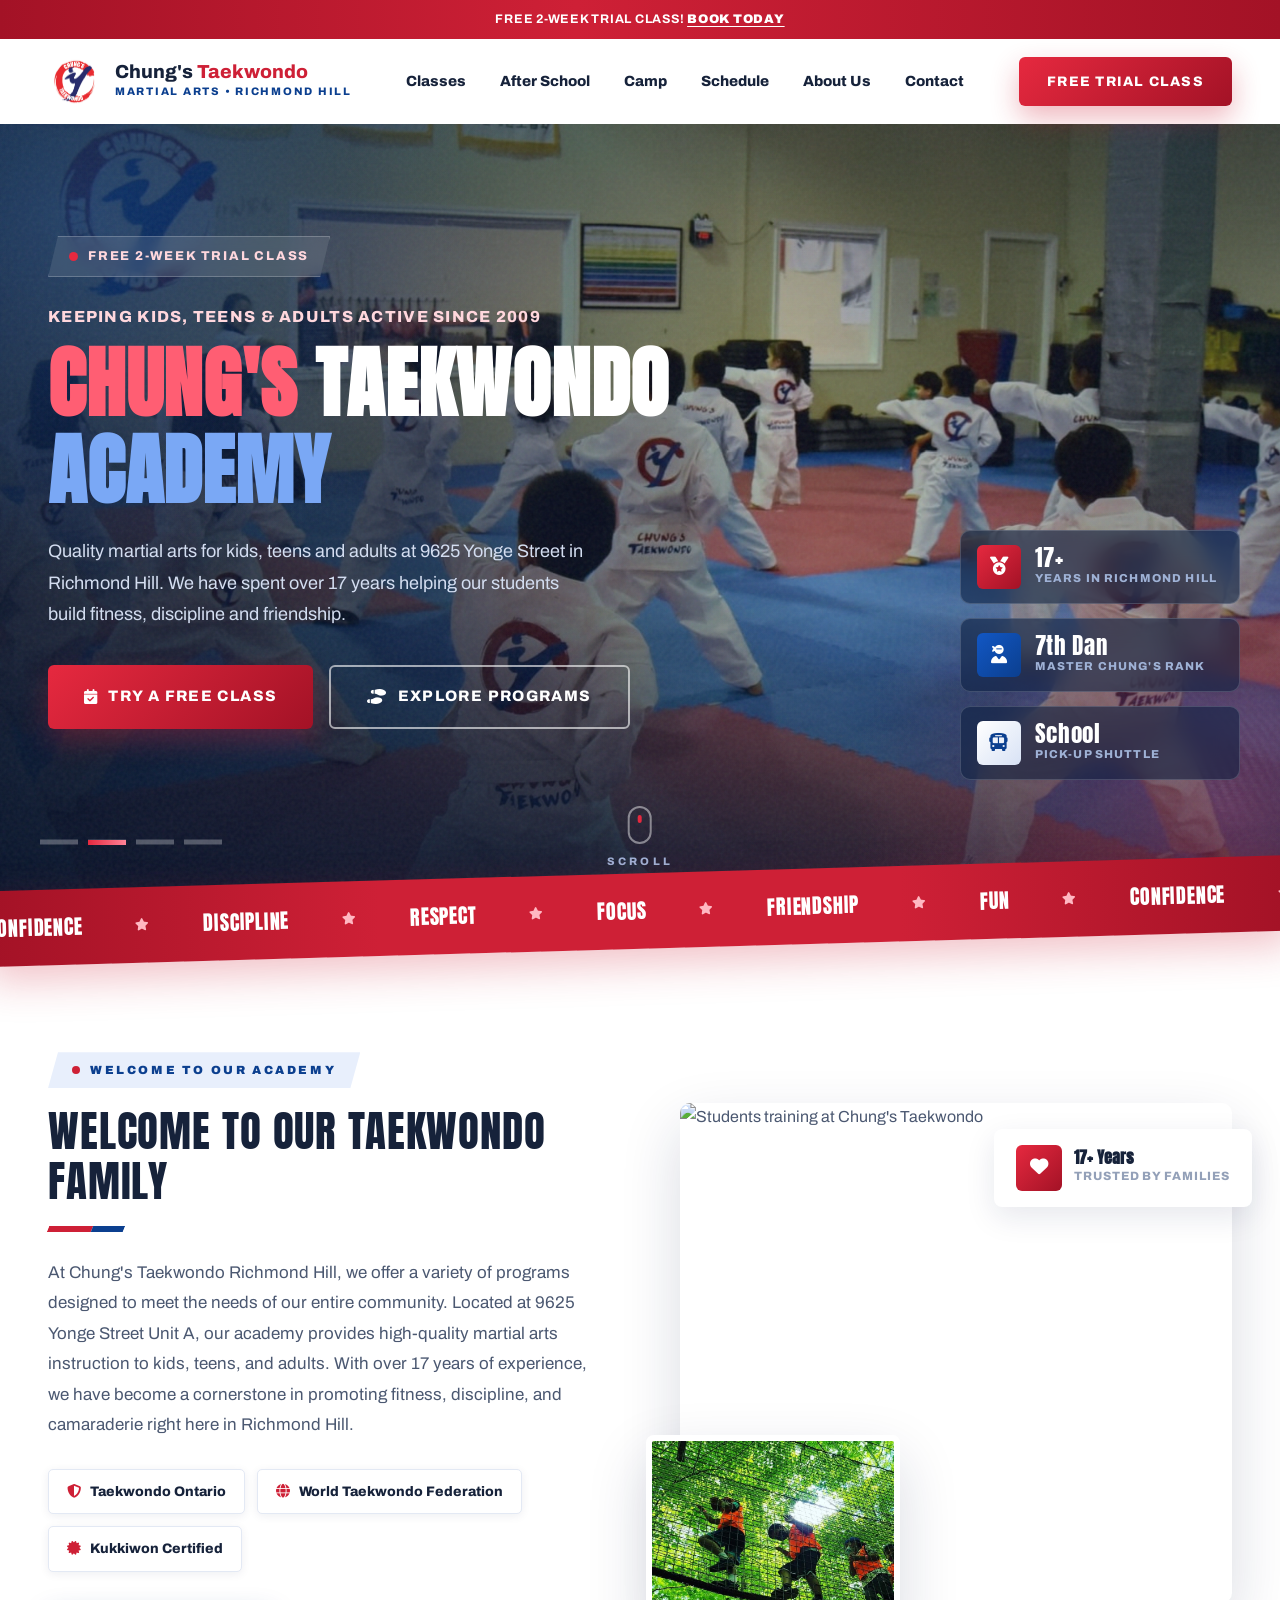
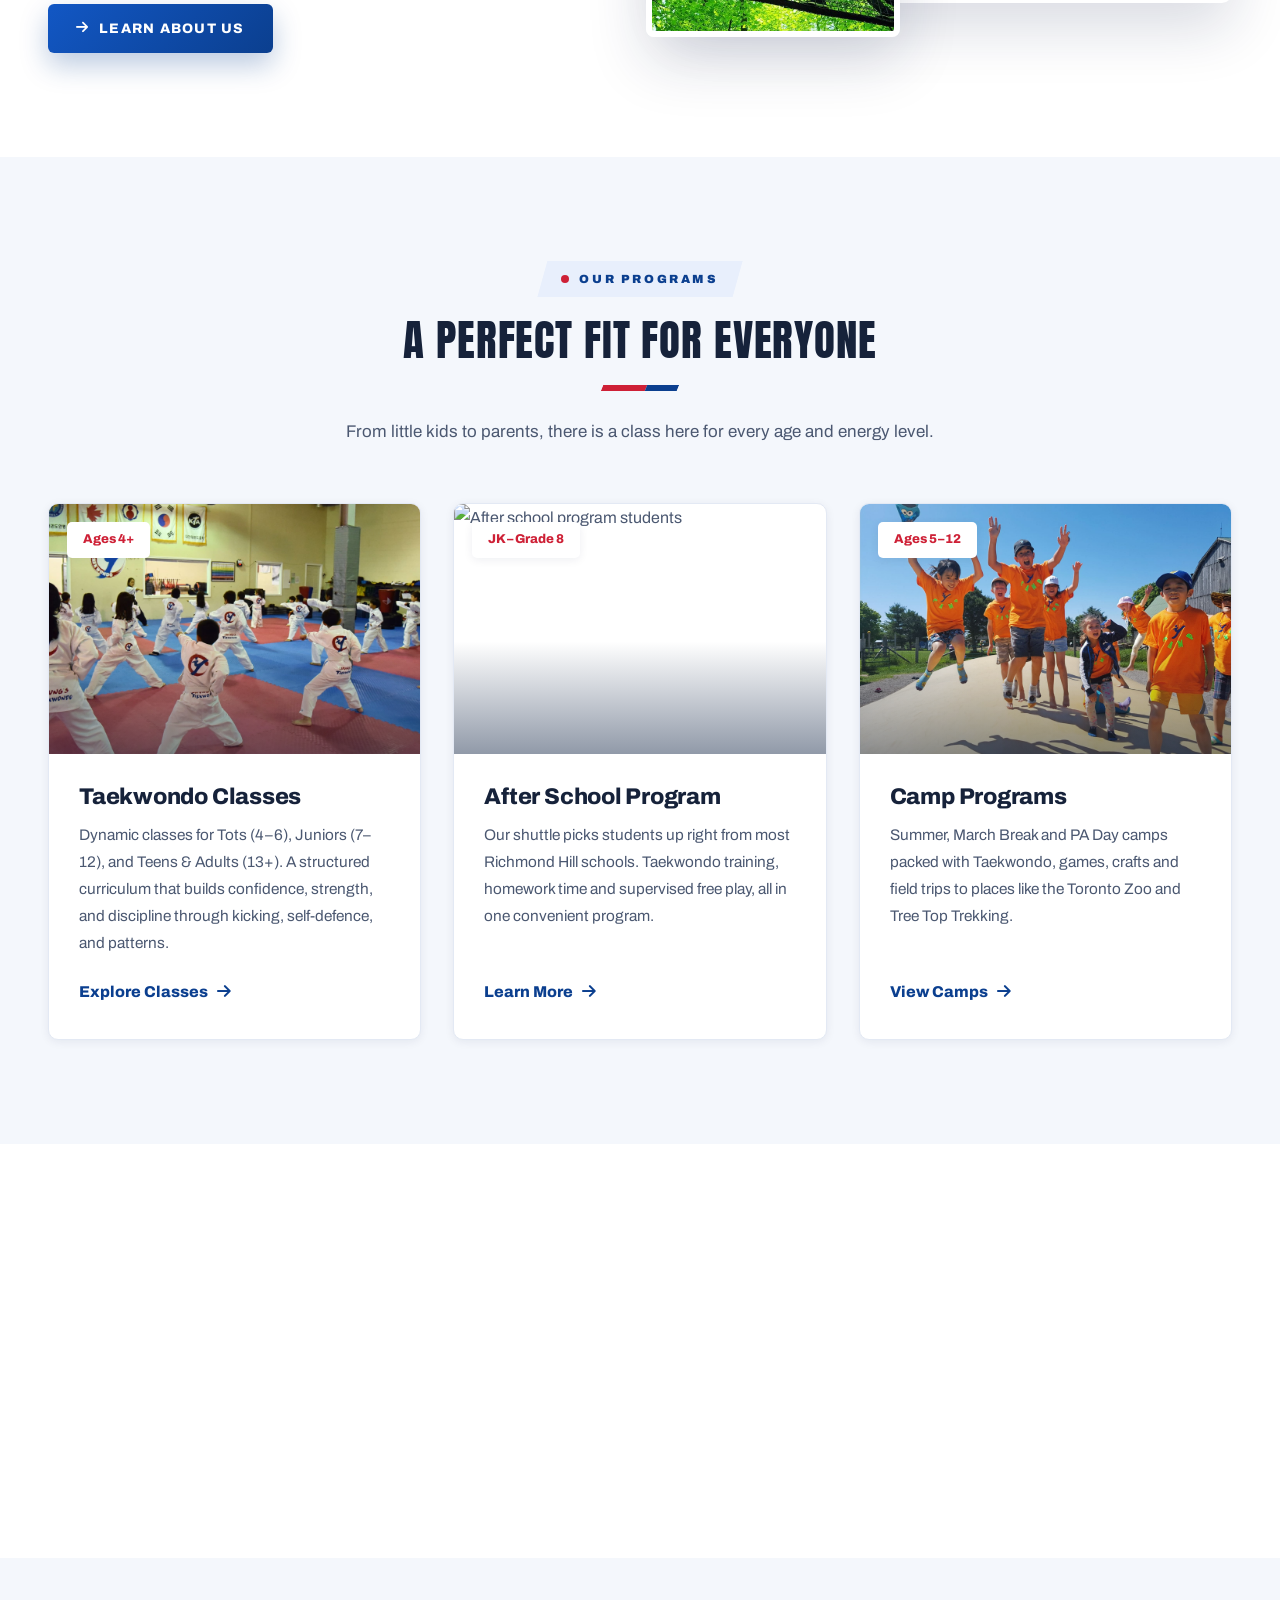
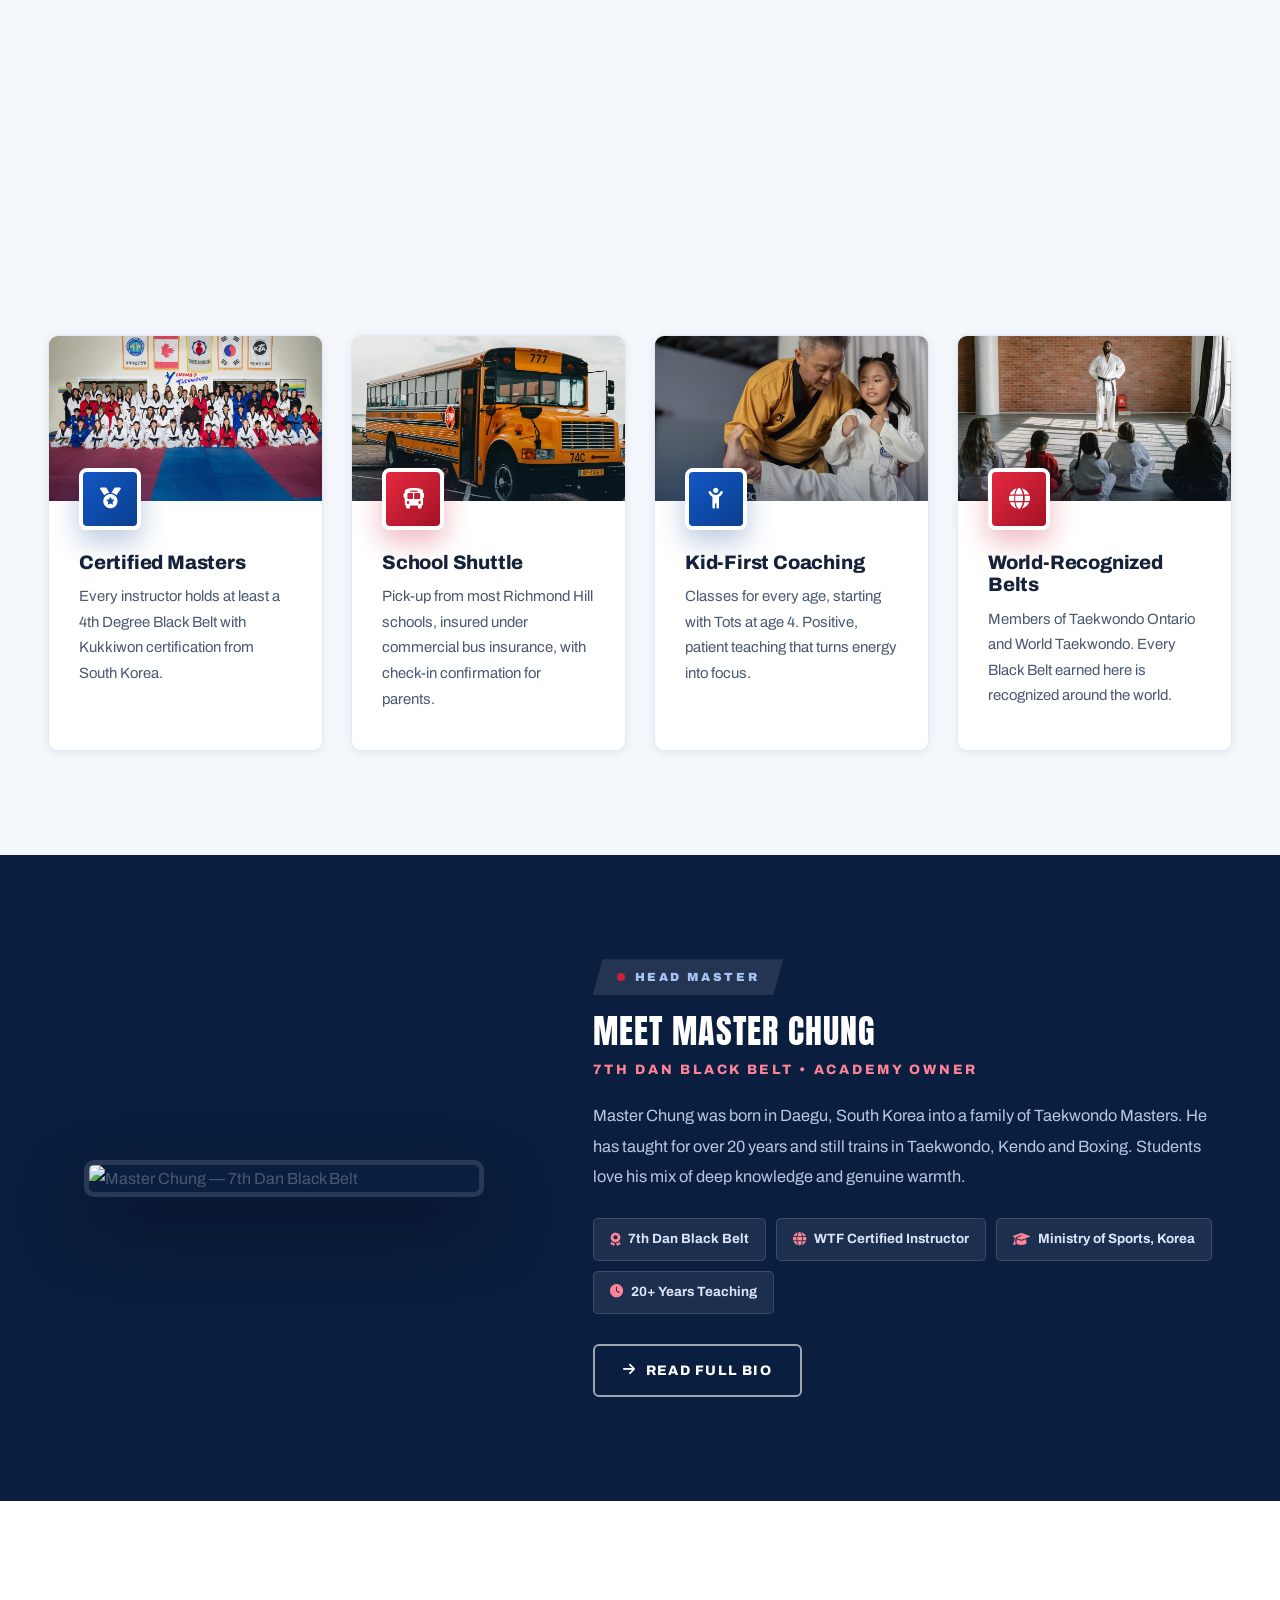
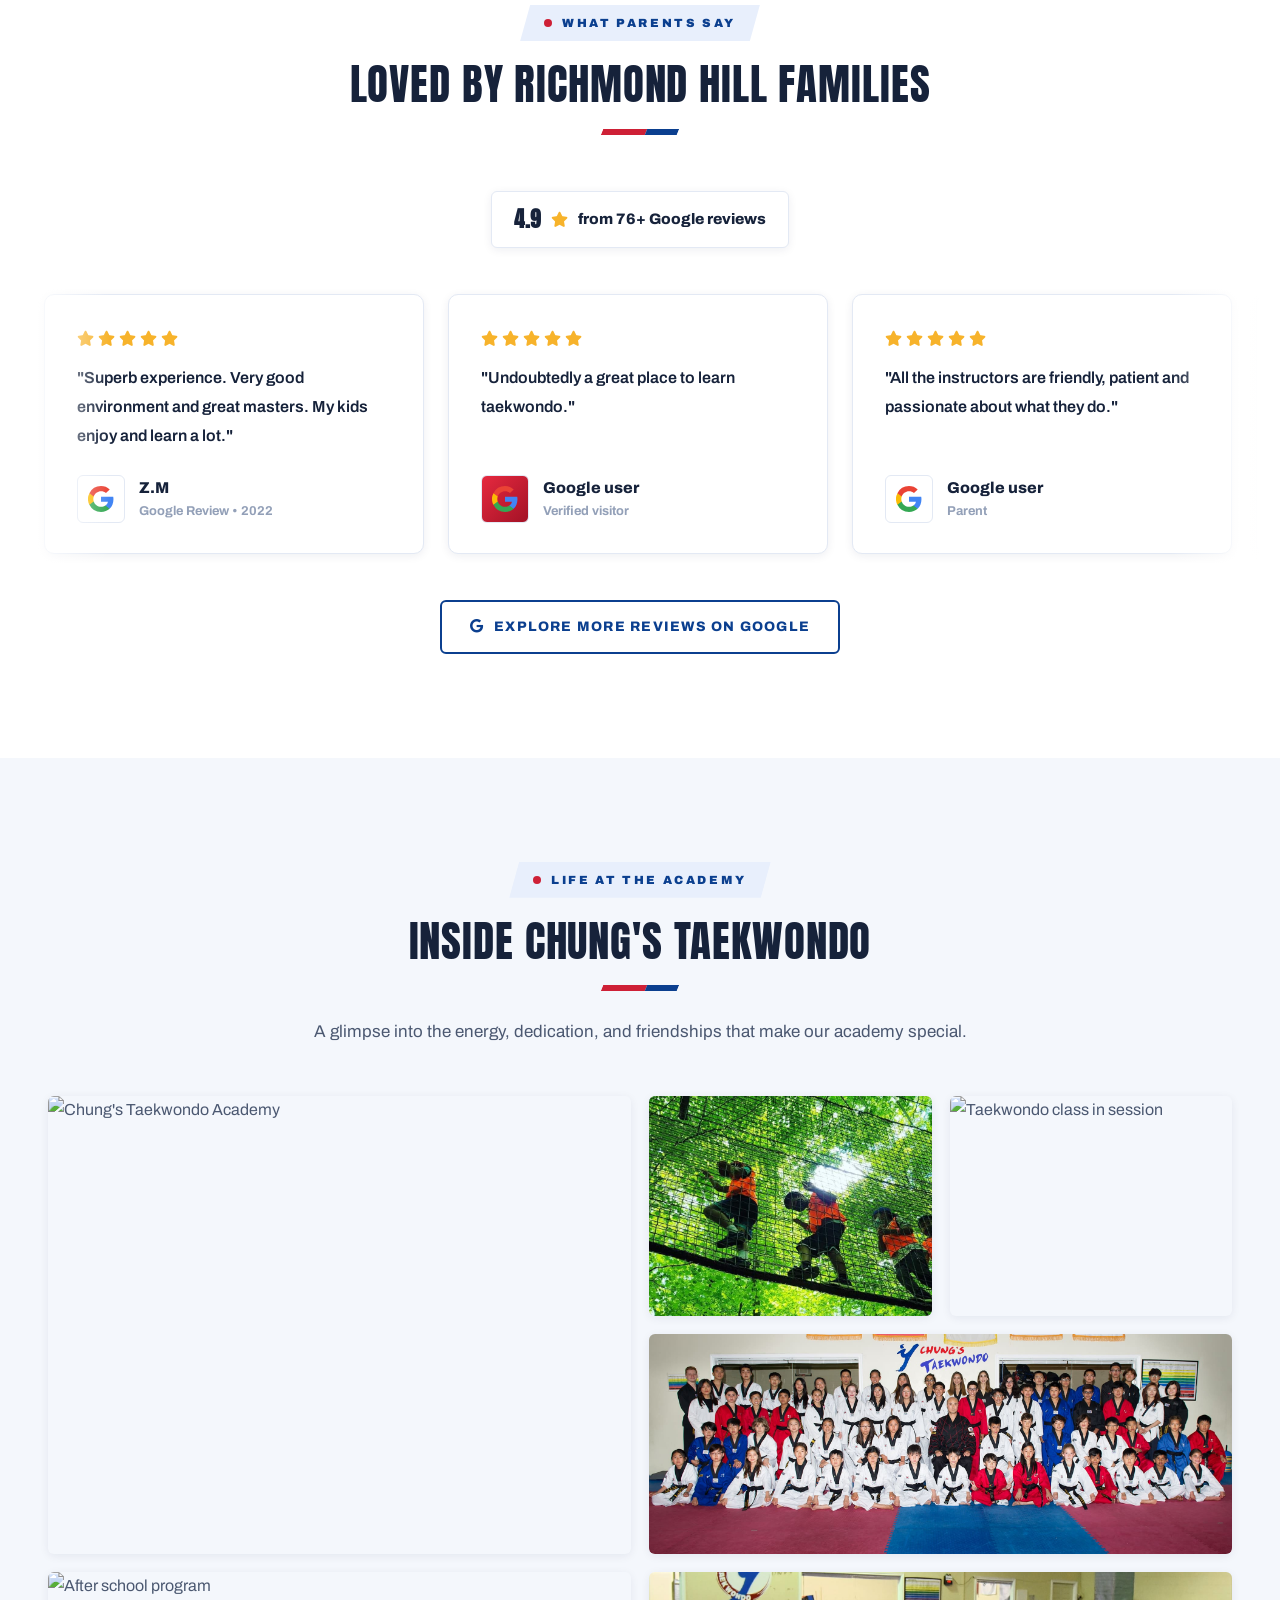
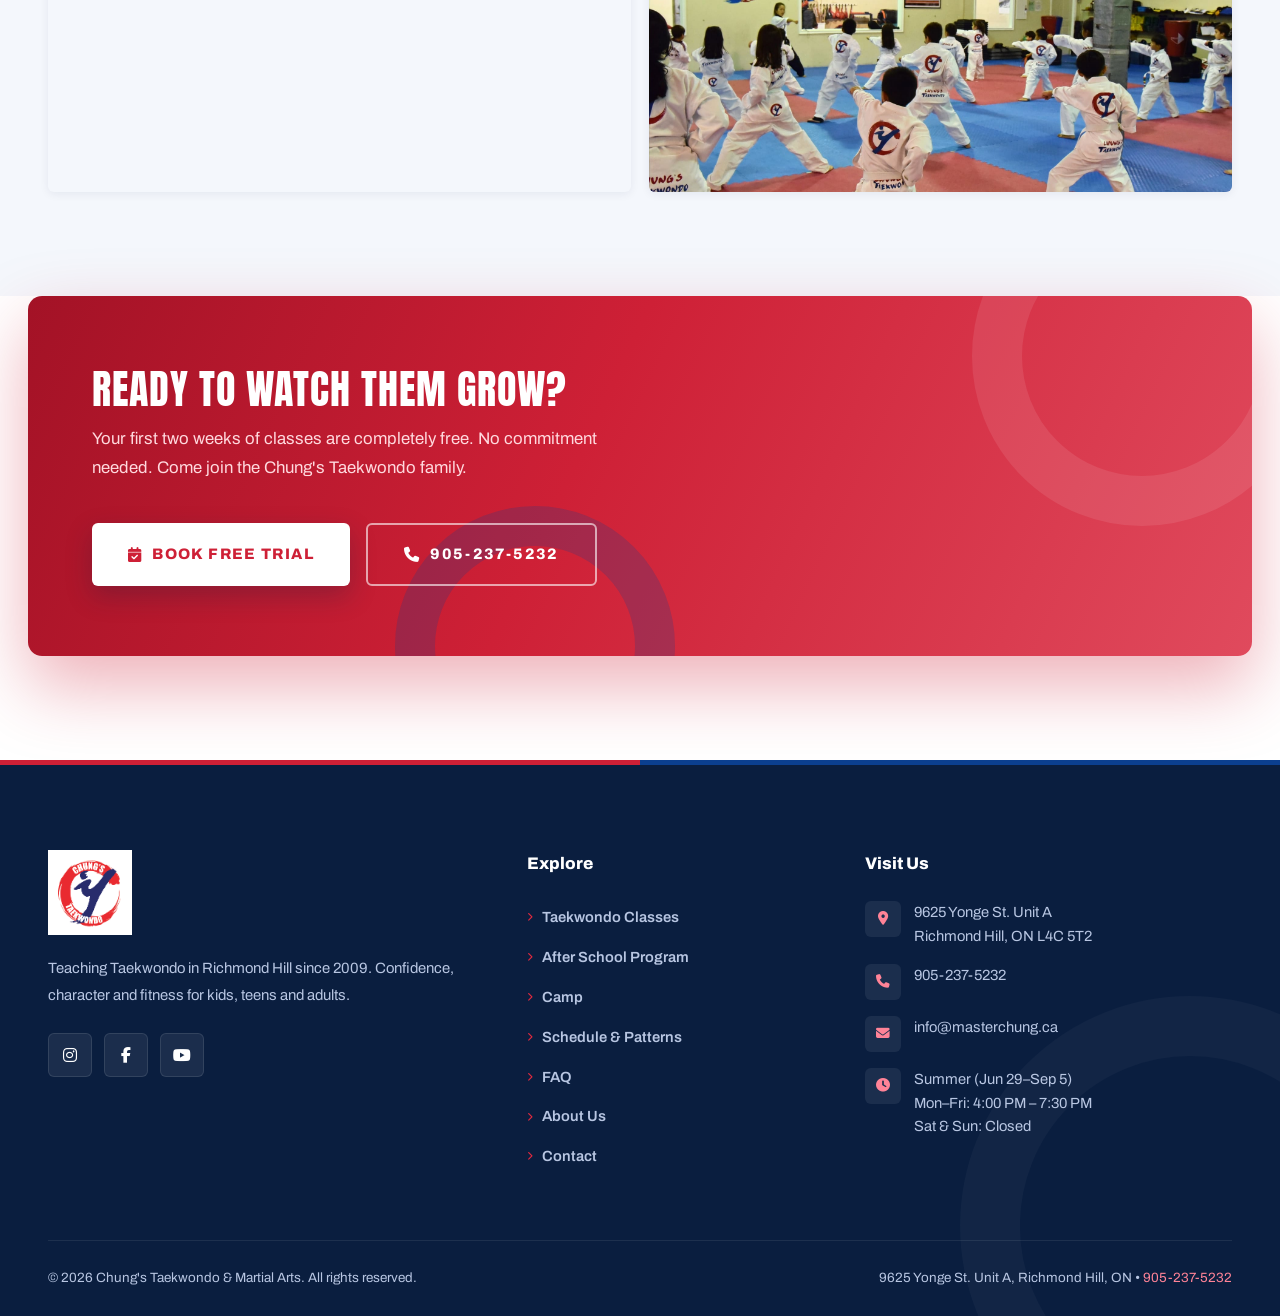
==== index.html @ 51c79280 "Fix mismatched images, brighten age-card photos, add breaking hero - Kid-First Coaching and World-Re" ====
<!DOCTYPE html>
<html lang="en">
<head>
  <meta charset="UTF-8" />
  <meta name="viewport" content="width=device-width, initial-scale=1.0" />
  <title>Chung's Taekwondo & Martial Arts | Kids Martial Arts in Richmond Hill, ON</title>
  <meta name="description" content="Chung's Taekwondo Academy in Richmond Hill, Ontario. Confidence-building martial arts for kids, teens, and adults since 2009. After school shuttle, camps, and a free 2-week trial." />
  <link rel="icon" type="image/png" href="images/logo.png" />
  <link rel="preconnect" href="https://fonts.googleapis.com" />
  <link rel="preconnect" href="https://fonts.gstatic.com" crossorigin />
  <link rel="preload" as="image" href="images/hero.jpg" />
  <link rel="stylesheet" href="css/style.css" />
  <link rel="stylesheet" href="https://cdnjs.cloudflare.com/ajax/libs/font-awesome/6.5.0/css/all.min.css" />
</head>
<body>

<!-- Alert Banner -->
<div class="alert-banner">
  <div class="container">
    <p>Free 2-Week Trial Class! <a href="contact.html">Book Today</a></p>
  </div>
</div>

<!-- Navbar -->
<nav class="navbar" id="navbar">
  <div class="container nav-inner">
    <a href="index.html" class="nav-logo">
      <img src="images/logo.png" alt="Chung's Taekwondo Logo" />
      <div class="nav-logo-text">
        <span class="name">Chung's <em>Taekwondo</em></span>
        <span class="sub">Martial Arts &bull; Richmond Hill</span>
      </div>
    </a>
    <ul class="nav-links">
      <li><a href="taekwondo-class.html">Classes</a></li>
      <li><a href="after-school.html">After School</a></li>
      <li><a href="camp.html">Camp</a></li>
      <li><a href="schedule.html">Schedule</a></li>
      <li><a href="about.html">About Us</a></li>
      <li><a href="contact.html">Contact</a></li>
    </ul>
    <div class="nav-cta">
      <a href="contact.html" class="btn btn-primary">Free Trial Class</a>
      <button class="hamburger" aria-label="Menu">
        <span></span><span></span><span></span>
      </button>
    </div>
  </div>
</nav>

<!-- Mobile Menu -->
<div class="mobile-menu">
  <a href="index.html">Home</a>
  <a href="taekwondo-class.html">Taekwondo Classes</a>
  <a href="after-school.html">After School Program</a>
  <a href="camp.html">Camp</a>
  <a href="schedule.html">Schedule &amp; Patterns</a>
  <a href="about.html">About Us</a>
  <a href="contact.html">Contact</a>
  <a href="contact.html" class="btn btn-primary">Free Trial Class</a>
</div>

<!-- Hero — cinematic slideshow -->
<section class="hero">
  <div class="hero-cinema">
    <div class="cinema-slide" data-src="images/hero.jpg" style="background-image:url('images/hero.jpg');"></div>
    <div class="cinema-slide" data-src="images/program1.jpg"></div>
    <div class="cinema-slide" data-src="images/camp.jpg"></div>
    <div class="cinema-slide" data-src="images/master.jpg"></div>
  </div>
  <div class="hero-veil"></div>
  <div class="hero-tint"></div>
  <div class="hero-grain"></div>

  <div class="container">
    <div class="hero-content">
      <div class="hero-badge">
        <span class="dot"></span>
        Free 2-Week Trial Class
      </div>
      <p class="hero-kicker">Keeping Kids, Teens &amp; Adults Active Since 2009</p>
      <h1>
        <span class="line"><span class="word accent-red">Chung's</span> <span class="word w2">Taekwondo</span></span>
        <span class="line"><span class="word w3 accent-blue">Academy</span></span>
      </h1>
      <p class="hero-lede">Quality martial arts for kids, teens and adults at 9625 Yonge Street in Richmond Hill. We have spent over 17 years helping our students build fitness, discipline and friendship.</p>
      <div class="hero-btns">
        <a href="contact.html" class="btn btn-primary btn-lg">
          <i class="fa-solid fa-calendar-check"></i> Try a Free Class
        </a>
        <a href="taekwondo-class.html" class="btn btn-outline btn-lg">
          <i class="fa-solid fa-shoe-prints"></i> Explore Programs
        </a>
      </div>
    </div>
  </div>

  <div class="hero-stats">
    <div class="hero-stat">
      <div class="ico"><i class="fa-solid fa-medal"></i></div>
      <div>
        <div class="num">17+</div>
        <div class="label">Years in Richmond Hill</div>
      </div>
    </div>
    <div class="hero-stat">
      <div class="ico"><i class="fa-solid fa-user-ninja"></i></div>
      <div>
        <div class="num">7th Dan</div>
        <div class="label">Master Chung's Rank</div>
      </div>
    </div>
    <div class="hero-stat">
      <div class="ico"><i class="fa-solid fa-bus"></i></div>
      <div>
        <div class="num">School</div>
        <div class="label">Pick-Up Shuttle</div>
      </div>
    </div>
  </div>

  <div class="hero-dots" aria-label="Hero slideshow controls"></div>

  <div class="hero-scroll">
    <div class="mouse"><span></span></div>
    Scroll
  </div>
</section>

<!-- Marquee value strip -->
<div class="marquee" aria-hidden="true">
  <div class="marquee-track">
    <div class="marquee-item">Confidence <i class="fa-solid fa-star"></i> Discipline <i class="fa-solid fa-star"></i> Respect <i class="fa-solid fa-star"></i> Focus <i class="fa-solid fa-star"></i> Friendship <i class="fa-solid fa-star"></i> Fun <i class="fa-solid fa-star"></i></div>
    <div class="marquee-item">Confidence <i class="fa-solid fa-star"></i> Discipline <i class="fa-solid fa-star"></i> Respect <i class="fa-solid fa-star"></i> Focus <i class="fa-solid fa-star"></i> Friendship <i class="fa-solid fa-star"></i> Fun <i class="fa-solid fa-star"></i></div>
  </div>
</div>

<!-- Welcome -->
<section class="section">
  <div class="container">
    <div class="grid-2" style="align-items:center; gap:80px;">
      <div data-reveal="left">
        <div class="section-label">Welcome to Our Academy</div>
        <h2 class="section-title">Welcome to Our Taekwondo Family</h2>
        <div class="divider"></div>
        <p class="section-subtitle" style="max-width:none;">At Chung's Taekwondo Richmond Hill, we offer a variety of programs designed to meet the needs of our entire community. Located at 9625 Yonge Street Unit A, our academy provides high-quality martial arts instruction to kids, teens, and adults. With over 17 years of experience, we have become a cornerstone in promoting fitness, discipline, and camaraderie right here in Richmond Hill.</p>
        <div class="credential-badges" style="margin-top:28px;">
          <div class="credential-badge">
            <i class="fa-solid fa-shield-halved"></i>
            <span>Taekwondo Ontario</span>
          </div>
          <div class="credential-badge">
            <i class="fa-solid fa-globe"></i>
            <span>World Taekwondo Federation</span>
          </div>
          <div class="credential-badge">
            <i class="fa-solid fa-certificate"></i>
            <span>Kukkiwon Certified</span>
          </div>
        </div>
        <a href="about.html" class="btn btn-blue" style="margin-top:32px;">
          <i class="fa-solid fa-arrow-right"></i> Learn About Us
        </a>
      </div>
      <div data-reveal="right">
        <div class="photo-stack">
          <div class="photo-main">
            <img src="images/program2.jpg" alt="Students training at Chung's Taekwondo" data-parallax="24" loading="lazy" />
          </div>
          <div class="photo-float">
            <img src="images/gallery2.jpg" alt="Camp adventure at Tree Top Trekking" loading="lazy" />
          </div>
          <div class="badge-float">
            <div class="ico"><i class="fa-solid fa-heart"></i></div>
            <div>
              <div class="t1">17+ Years</div>
              <div class="t2">Trusted by families</div>
            </div>
          </div>
        </div>
      </div>
    </div>
  </div>
</section>

<!-- Programs -->
<section class="section section-alt">
  <div class="container">
    <div class="text-center" data-reveal style="margin-bottom:56px;">
      <div class="section-label">Our Programs</div>
      <h2 class="section-title">A Perfect Fit for Everyone</h2>
      <div class="divider center"></div>
      <p class="section-subtitle">From little kids to parents, there is a class here for every age and energy level.</p>
    </div>
    <div class="grid-3" data-reveal-group>
      <div class="card">
        <div class="card-img">
          <span class="card-tag">Ages 4+</span>
          <img src="images/program1.jpg" alt="Kids Taekwondo class" loading="lazy" />
        </div>
        <div class="card-body">
          <h3 class="card-title">Taekwondo Classes</h3>
          <p class="card-text">Dynamic classes for Tots (4&ndash;6), Juniors (7&ndash;12), and Teens &amp; Adults (13+). A structured curriculum that builds confidence, strength, and discipline through kicking, self-defence, and patterns.</p>
          <a href="taekwondo-class.html" class="card-link">Explore Classes <i class="fa-solid fa-arrow-right"></i></a>
        </div>
      </div>
      <div class="card">
        <div class="card-img">
          <span class="card-tag">JK &ndash; Grade 8</span>
          <img src="images/afterschool-banner.jpg" alt="After school program students" loading="lazy" />
        </div>
        <div class="card-body">
          <h3 class="card-title">After School Program</h3>
          <p class="card-text">Our shuttle picks students up right from most Richmond Hill schools. Taekwondo training, homework time and supervised free play, all in one convenient program.</p>
          <a href="after-school.html" class="card-link">Learn More <i class="fa-solid fa-arrow-right"></i></a>
        </div>
      </div>
      <div class="card">
        <div class="card-img">
          <span class="card-tag">Ages 5&ndash;12</span>
          <img src="images/camp.jpg" alt="Kids having fun at camp" loading="lazy" />
        </div>
        <div class="card-body">
          <h3 class="card-title">Camp Programs</h3>
          <p class="card-text">Summer, March Break and PA Day camps packed with Taekwondo, games, crafts and field trips to places like the Toronto Zoo and Tree Top Trekking.</p>
          <a href="camp.html" class="card-link">View Camps <i class="fa-solid fa-arrow-right"></i></a>
        </div>
      </div>
    </div>
  </div>
</section>

<!-- Stat band -->
<section class="section" style="padding-top:0;">
  <div class="container" style="margin-top:104px;">
    <div class="stat-band" data-reveal="zoom">
      <div class="stat-grid">
        <div class="stat-item">
          <div class="stat-num" data-target="17" data-suffix="+">0</div>
          <div class="stat-label">Years of Excellence</div>
        </div>
        <div class="stat-item">
          <div class="stat-num" data-target="7" data-suffix="th Dan">0</div>
          <div class="stat-label">Master Chung's Rank</div>
        </div>
        <div class="stat-item">
          <div class="stat-num" data-target="4" data-suffix="th Dan+">0</div>
          <div class="stat-label">Minimum Instructor Rank</div>
        </div>
        <div class="stat-item">
          <div class="stat-num" data-target="3" data-suffix=" Camps">0</div>
          <div class="stat-label">Seasons of Camp Fun</div>
        </div>
      </div>
    </div>
  </div>
</section>

<!-- Why Parents Choose Us -->
<section class="section section-alt">
  <div class="container">
    <div class="text-center" data-reveal style="margin-bottom:56px;">
      <div class="section-label">Why Parents Choose Us</div>
      <h2 class="section-title">The Chung's Difference</h2>
      <div class="divider center"></div>
      <p class="section-subtitle">We go beyond kicks and punches. We help kids build character, confidence and real friendships.</p>
    </div>
    <div class="grid-4" data-reveal-group>
      <div class="feature-box">
        <div class="fb-photo"><img src="images/master.jpg" alt="Master Chung with the academy's black belt students" loading="lazy" /></div>
        <div class="feature-icon"><i class="fa-solid fa-medal"></i></div>
        <h3>Certified Masters</h3>
        <p>Every instructor holds at least a 4th Degree Black Belt with Kukkiwon certification from South Korea.</p>
      </div>
      <div class="feature-box">
        <div class="fb-photo"><img src="images/stock/school-bus.jpg" alt="Yellow school bus" loading="lazy" /></div>
        <div class="feature-icon"><i class="fa-solid fa-bus"></i></div>
        <h3>School Shuttle</h3>
        <p>Pick-up from most Richmond Hill schools, insured under commercial bus insurance, with check-in confirmation for parents.</p>
      </div>
      <div class="feature-box">
        <div class="fb-photo"><img src="images/stock/coach-teach.jpg" alt="Instructor helping a young taekwondo student with a kick" loading="lazy" /></div>
        <div class="feature-icon"><i class="fa-solid fa-child-reaching"></i></div>
        <h3>Kid-First Coaching</h3>
        <p>Classes for every age, starting with Tots at age 4. Positive, patient teaching that turns energy into focus.</p>
      </div>
      <div class="feature-box">
        <div class="fb-photo"><img src="images/stock/belts-class.jpg" alt="Black belt instructor addressing a class of taekwondo students" loading="lazy" /></div>
        <div class="feature-icon"><i class="fa-solid fa-globe"></i></div>
        <h3>World-Recognized Belts</h3>
        <p>Members of Taekwondo Ontario and World Taekwondo. Every Black Belt earned here is recognized around the world.</p>
      </div>
    </div>
  </div>
</section>

<!-- Master Chung Spotlight -->
<section class="section section-navy">
  <div class="container">
    <div class="master-spotlight">
      <div class="master-spotlight-img" data-reveal="left">
        <div class="frame">
          <img src="images/master-katana.jpg" alt="Master Chung — 7th Dan Black Belt" loading="lazy" />
        </div>
      </div>
      <div data-reveal="right">
        <div class="section-label">Head Master</div>
        <div class="master-name">Meet Master Chung</div>
        <div class="master-title">7th Dan Black Belt &bull; Academy Owner</div>
        <p class="master-bio">Master Chung was born in Daegu, South Korea into a family of Taekwondo Masters. He has taught for over 20 years and still trains in Taekwondo, Kendo and Boxing. Students love his mix of deep knowledge and genuine warmth.</p>
        <div class="master-tags">
          <span class="master-tag"><i class="fa-solid fa-award"></i> 7th Dan Black Belt</span>
          <span class="master-tag"><i class="fa-solid fa-globe"></i> WTF Certified Instructor</span>
          <span class="master-tag"><i class="fa-solid fa-graduation-cap"></i> Ministry of Sports, Korea</span>
          <span class="master-tag"><i class="fa-solid fa-clock"></i> 20+ Years Teaching</span>
        </div>
        <a href="about.html" class="btn btn-outline" style="margin-top:30px;">
          <i class="fa-solid fa-arrow-right"></i> Read Full Bio
        </a>
      </div>
    </div>
  </div>
</section>

<!-- Testimonials -->
<section class="section">
  <div class="container">
    <div class="text-center" data-reveal style="margin-bottom:56px;">
      <div class="section-label">What Parents Say</div>
      <h2 class="section-title">Loved by Richmond Hill Families</h2>
      <div class="divider center"></div>
    </div>
    <div class="text-center" data-reveal style="margin-bottom:36px;">
      <span class="rating-badge"><span class="score">4.9</span> <i class="fa-solid fa-star"></i> from 76+ Google reviews</span>
    </div>
    <div class="review-slider" data-reveal>
      <div class="review-track">
        <div class="testimonial-card">
          <div class="stars"><i class="fa-solid fa-star"></i><i class="fa-solid fa-star"></i><i class="fa-solid fa-star"></i><i class="fa-solid fa-star"></i><i class="fa-solid fa-star"></i></div>
          <p class="testimonial-text">"Superb experience. Very good environment and great masters. My kids enjoy and learn a lot."</p>
          <div class="testimonial-author">
            <div class="testimonial-avatar google"><svg viewBox="0 0 24 24" aria-label="Google"><path fill="#4285F4" d="M23.5 12.27c0-.85-.08-1.67-.22-2.46H12v4.65h6.45a5.52 5.52 0 0 1-2.39 3.62v3h3.87c2.26-2.09 3.57-5.17 3.57-8.81z"/><path fill="#34A853" d="M12 24c3.24 0 5.96-1.07 7.94-2.91l-3.87-3c-1.08.72-2.45 1.15-4.07 1.15-3.13 0-5.78-2.11-6.73-4.96H1.29v3.09A12 12 0 0 0 12 24z"/><path fill="#FBBC05" d="M5.27 14.28a7.2 7.2 0 0 1 0-4.56V6.63H1.29a12 12 0 0 0 0 10.74l3.98-3.09z"/><path fill="#EA4335" d="M12 4.77c1.76 0 3.35.61 4.6 1.8l3.44-3.44A11.97 11.97 0 0 0 12 0 12 12 0 0 0 1.29 6.63l3.98 3.09C6.22 6.88 8.87 4.77 12 4.77z"/></svg></div>
            <div><div class="testimonial-name">Z.M</div><div class="testimonial-source">Google Review &bull; 2022</div></div>
          </div>
        </div>
        <div class="testimonial-card">
          <div class="stars"><i class="fa-solid fa-star"></i><i class="fa-solid fa-star"></i><i class="fa-solid fa-star"></i><i class="fa-solid fa-star"></i><i class="fa-solid fa-star"></i></div>
          <p class="testimonial-text">"Undoubtedly a great place to learn taekwondo."</p>
          <div class="testimonial-author">
            <div class="testimonial-avatar google"><svg viewBox="0 0 24 24" aria-label="Google"><path fill="#4285F4" d="M23.5 12.27c0-.85-.08-1.67-.22-2.46H12v4.65h6.45a5.52 5.52 0 0 1-2.39 3.62v3h3.87c2.26-2.09 3.57-5.17 3.57-8.81z"/><path fill="#34A853" d="M12 24c3.24 0 5.96-1.07 7.94-2.91l-3.87-3c-1.08.72-2.45 1.15-4.07 1.15-3.13 0-5.78-2.11-6.73-4.96H1.29v3.09A12 12 0 0 0 12 24z"/><path fill="#FBBC05" d="M5.27 14.28a7.2 7.2 0 0 1 0-4.56V6.63H1.29a12 12 0 0 0 0 10.74l3.98-3.09z"/><path fill="#EA4335" d="M12 4.77c1.76 0 3.35.61 4.6 1.8l3.44-3.44A11.97 11.97 0 0 0 12 0 12 12 0 0 0 1.29 6.63l3.98 3.09C6.22 6.88 8.87 4.77 12 4.77z"/></svg></div>
            <div><div class="testimonial-name">Google user</div><div class="testimonial-source">Verified visitor</div></div>
          </div>
        </div>
        <div class="testimonial-card">
          <div class="stars"><i class="fa-solid fa-star"></i><i class="fa-solid fa-star"></i><i class="fa-solid fa-star"></i><i class="fa-solid fa-star"></i><i class="fa-solid fa-star"></i></div>
          <p class="testimonial-text">"All the instructors are friendly, patient and passionate about what they do."</p>
          <div class="testimonial-author">
            <div class="testimonial-avatar google"><svg viewBox="0 0 24 24" aria-label="Google"><path fill="#4285F4" d="M23.5 12.27c0-.85-.08-1.67-.22-2.46H12v4.65h6.45a5.52 5.52 0 0 1-2.39 3.62v3h3.87c2.26-2.09 3.57-5.17 3.57-8.81z"/><path fill="#34A853" d="M12 24c3.24 0 5.96-1.07 7.94-2.91l-3.87-3c-1.08.72-2.45 1.15-4.07 1.15-3.13 0-5.78-2.11-6.73-4.96H1.29v3.09A12 12 0 0 0 12 24z"/><path fill="#FBBC05" d="M5.27 14.28a7.2 7.2 0 0 1 0-4.56V6.63H1.29a12 12 0 0 0 0 10.74l3.98-3.09z"/><path fill="#EA4335" d="M12 4.77c1.76 0 3.35.61 4.6 1.8l3.44-3.44A11.97 11.97 0 0 0 12 0 12 12 0 0 0 1.29 6.63l3.98 3.09C6.22 6.88 8.87 4.77 12 4.77z"/></svg></div>
            <div><div class="testimonial-name">Google user</div><div class="testimonial-source">Parent</div></div>
          </div>
        </div>
        <div class="testimonial-card">
          <div class="stars"><i class="fa-solid fa-star"></i><i class="fa-solid fa-star"></i><i class="fa-solid fa-star"></i><i class="fa-solid fa-star"></i><i class="fa-solid fa-star"></i></div>
          <p class="testimonial-text">"They teach real Taekwondo, not just a fun activity for kids."</p>
          <div class="testimonial-author">
            <div class="testimonial-avatar google"><svg viewBox="0 0 24 24" aria-label="Google"><path fill="#4285F4" d="M23.5 12.27c0-.85-.08-1.67-.22-2.46H12v4.65h6.45a5.52 5.52 0 0 1-2.39 3.62v3h3.87c2.26-2.09 3.57-5.17 3.57-8.81z"/><path fill="#34A853" d="M12 24c3.24 0 5.96-1.07 7.94-2.91l-3.87-3c-1.08.72-2.45 1.15-4.07 1.15-3.13 0-5.78-2.11-6.73-4.96H1.29v3.09A12 12 0 0 0 12 24z"/><path fill="#FBBC05" d="M5.27 14.28a7.2 7.2 0 0 1 0-4.56V6.63H1.29a12 12 0 0 0 0 10.74l3.98-3.09z"/><path fill="#EA4335" d="M12 4.77c1.76 0 3.35.61 4.6 1.8l3.44-3.44A11.97 11.97 0 0 0 12 0 12 12 0 0 0 1.29 6.63l3.98 3.09C6.22 6.88 8.87 4.77 12 4.77z"/></svg></div>
            <div><div class="testimonial-name">Google user</div><div class="testimonial-source">Parent</div></div>
          </div>
        </div>
        <div class="testimonial-card">
          <div class="stars"><i class="fa-solid fa-star"></i><i class="fa-solid fa-star"></i><i class="fa-solid fa-star"></i><i class="fa-solid fa-star"></i><i class="fa-solid fa-star"></i></div>
          <p class="testimonial-text">"The academy is big, bright and spacious, with professional teachers."</p>
          <div class="testimonial-author">
            <div class="testimonial-avatar google"><svg viewBox="0 0 24 24" aria-label="Google"><path fill="#4285F4" d="M23.5 12.27c0-.85-.08-1.67-.22-2.46H12v4.65h6.45a5.52 5.52 0 0 1-2.39 3.62v3h3.87c2.26-2.09 3.57-5.17 3.57-8.81z"/><path fill="#34A853" d="M12 24c3.24 0 5.96-1.07 7.94-2.91l-3.87-3c-1.08.72-2.45 1.15-4.07 1.15-3.13 0-5.78-2.11-6.73-4.96H1.29v3.09A12 12 0 0 0 12 24z"/><path fill="#FBBC05" d="M5.27 14.28a7.2 7.2 0 0 1 0-4.56V6.63H1.29a12 12 0 0 0 0 10.74l3.98-3.09z"/><path fill="#EA4335" d="M12 4.77c1.76 0 3.35.61 4.6 1.8l3.44-3.44A11.97 11.97 0 0 0 12 0 12 12 0 0 0 1.29 6.63l3.98 3.09C6.22 6.88 8.87 4.77 12 4.77z"/></svg></div>
            <div><div class="testimonial-name">Google user</div><div class="testimonial-source">Verified visitor</div></div>
          </div>
        </div>
        <div class="testimonial-card">
          <div class="stars"><i class="fa-solid fa-star"></i><i class="fa-solid fa-star"></i><i class="fa-solid fa-star"></i><i class="fa-solid fa-star"></i><i class="fa-solid fa-star"></i></div>
          <p class="testimonial-text">"My son has been loving the classes and making many friends."</p>
          <div class="testimonial-author">
            <div class="testimonial-avatar google"><svg viewBox="0 0 24 24" aria-label="Google"><path fill="#4285F4" d="M23.5 12.27c0-.85-.08-1.67-.22-2.46H12v4.65h6.45a5.52 5.52 0 0 1-2.39 3.62v3h3.87c2.26-2.09 3.57-5.17 3.57-8.81z"/><path fill="#34A853" d="M12 24c3.24 0 5.96-1.07 7.94-2.91l-3.87-3c-1.08.72-2.45 1.15-4.07 1.15-3.13 0-5.78-2.11-6.73-4.96H1.29v3.09A12 12 0 0 0 12 24z"/><path fill="#FBBC05" d="M5.27 14.28a7.2 7.2 0 0 1 0-4.56V6.63H1.29a12 12 0 0 0 0 10.74l3.98-3.09z"/><path fill="#EA4335" d="M12 4.77c1.76 0 3.35.61 4.6 1.8l3.44-3.44A11.97 11.97 0 0 0 12 0 12 12 0 0 0 1.29 6.63l3.98 3.09C6.22 6.88 8.87 4.77 12 4.77z"/></svg></div>
            <div><div class="testimonial-name">Google user</div><div class="testimonial-source">Parent</div></div>
          </div>
        </div>
        <div class="testimonial-card">
          <div class="stars"><i class="fa-solid fa-star"></i><i class="fa-solid fa-star"></i><i class="fa-solid fa-star"></i><i class="fa-solid fa-star"></i><i class="fa-solid fa-star"></i></div>
          <p class="testimonial-text">"We noticed a real boost in our child's confidence."</p>
          <div class="testimonial-author">
            <div class="testimonial-avatar google"><svg viewBox="0 0 24 24" aria-label="Google"><path fill="#4285F4" d="M23.5 12.27c0-.85-.08-1.67-.22-2.46H12v4.65h6.45a5.52 5.52 0 0 1-2.39 3.62v3h3.87c2.26-2.09 3.57-5.17 3.57-8.81z"/><path fill="#34A853" d="M12 24c3.24 0 5.96-1.07 7.94-2.91l-3.87-3c-1.08.72-2.45 1.15-4.07 1.15-3.13 0-5.78-2.11-6.73-4.96H1.29v3.09A12 12 0 0 0 12 24z"/><path fill="#FBBC05" d="M5.27 14.28a7.2 7.2 0 0 1 0-4.56V6.63H1.29a12 12 0 0 0 0 10.74l3.98-3.09z"/><path fill="#EA4335" d="M12 4.77c1.76 0 3.35.61 4.6 1.8l3.44-3.44A11.97 11.97 0 0 0 12 0 12 12 0 0 0 1.29 6.63l3.98 3.09C6.22 6.88 8.87 4.77 12 4.77z"/></svg></div>
            <div><div class="testimonial-name">Google user</div><div class="testimonial-source">Parent</div></div>
          </div>
        </div>
        <div class="testimonial-card">
          <div class="stars"><i class="fa-solid fa-star"></i><i class="fa-solid fa-star"></i><i class="fa-solid fa-star"></i><i class="fa-solid fa-star"></i><i class="fa-solid fa-star"></i></div>
          <p class="testimonial-text">"Great after school program with pick-up service and friendly staff."</p>
          <div class="testimonial-author">
            <div class="testimonial-avatar google"><svg viewBox="0 0 24 24" aria-label="Google"><path fill="#4285F4" d="M23.5 12.27c0-.85-.08-1.67-.22-2.46H12v4.65h6.45a5.52 5.52 0 0 1-2.39 3.62v3h3.87c2.26-2.09 3.57-5.17 3.57-8.81z"/><path fill="#34A853" d="M12 24c3.24 0 5.96-1.07 7.94-2.91l-3.87-3c-1.08.72-2.45 1.15-4.07 1.15-3.13 0-5.78-2.11-6.73-4.96H1.29v3.09A12 12 0 0 0 12 24z"/><path fill="#FBBC05" d="M5.27 14.28a7.2 7.2 0 0 1 0-4.56V6.63H1.29a12 12 0 0 0 0 10.74l3.98-3.09z"/><path fill="#EA4335" d="M12 4.77c1.76 0 3.35.61 4.6 1.8l3.44-3.44A11.97 11.97 0 0 0 12 0 12 12 0 0 0 1.29 6.63l3.98 3.09C6.22 6.88 8.87 4.77 12 4.77z"/></svg></div>
            <div><div class="testimonial-name">Google user</div><div class="testimonial-source">Parent</div></div>
          </div>
        </div>
      </div>
    </div>
    <div class="text-center" data-reveal style="margin-top:36px;">
      <a href="https://www.google.com/maps/search/?api=1&amp;query=Chung%27s+Taekwondo+9625+Yonge+St+Richmond+Hill" target="_blank" rel="noopener" class="btn btn-outline-dark">
        <i class="fa-brands fa-google"></i> Explore More Reviews on Google
      </a>
    </div>
  </div>
</section>

<!-- Gallery -->
<section class="section section-alt">
  <div class="container">
    <div class="text-center" data-reveal style="margin-bottom:48px;">
      <div class="section-label">Life at the Academy</div>
      <h2 class="section-title">Inside Chung's Taekwondo</h2>
      <div class="divider center"></div>
      <p class="section-subtitle">A glimpse into the energy, dedication, and friendships that make our academy special.</p>
    </div>
    <div class="gallery-grid" data-reveal>
      <div class="gallery-item" data-src="images/gallery1.jpg">
        <img src="images/gallery1.jpg" alt="Chung's Taekwondo Academy" loading="lazy" />
        <div class="gallery-overlay"><i class="fa-solid fa-expand"></i></div>
        <div class="gallery-caption">Camp safari field trip</div>
      </div>
      <div class="gallery-item" data-src="images/gallery2.jpg">
        <img src="images/gallery2.jpg" alt="Camp field trip fun" loading="lazy" />
        <div class="gallery-overlay"><i class="fa-solid fa-expand"></i></div>
        <div class="gallery-caption">Tree Top Trekking adventure</div>
      </div>
      <div class="gallery-item" data-src="images/gallery3.jpg">
        <img src="images/gallery3.jpg" alt="Taekwondo class in session" loading="lazy" />
        <div class="gallery-overlay"><i class="fa-solid fa-expand"></i></div>
        <div class="gallery-caption">Camp games day</div>
      </div>
      <div class="gallery-item" data-src="images/master.jpg">
        <img src="images/master.jpg" alt="The whole Chung's Taekwondo family with Master Chung" loading="lazy" />
        <div class="gallery-overlay"><i class="fa-solid fa-expand"></i></div>
        <div class="gallery-caption">Our whole Taekwondo family</div>
      </div>
      <div class="gallery-item" data-src="images/afterschool-banner.jpg">
        <img src="images/afterschool-banner.jpg" alt="After school program" loading="lazy" />
        <div class="gallery-overlay"><i class="fa-solid fa-expand"></i></div>
        <div class="gallery-caption">After school program</div>
      </div>
      <div class="gallery-item" data-src="images/program1.jpg">
        <img src="images/program1.jpg" alt="Kids class training on the mats" loading="lazy" />
        <div class="gallery-overlay"><i class="fa-solid fa-expand"></i></div>
        <div class="gallery-caption">Kids class in session</div>
      </div>
    </div>
  </div>
</section>

<!-- Lightbox -->
<div class="lightbox" id="lightbox">
  <div class="lightbox-inner">
    <button class="lightbox-close" id="lightbox-close"><i class="fa-solid fa-xmark"></i></button>
    <button class="lightbox-nav lightbox-prev" id="lightbox-prev"><i class="fa-solid fa-chevron-left"></i></button>
    <img src="" alt="Gallery" id="lightbox-img" />
    <button class="lightbox-nav lightbox-next" id="lightbox-next"><i class="fa-solid fa-chevron-right"></i></button>
  </div>
</div>

<!-- CTA Banner -->
<div class="cta-banner">
  <div class="cta-inner" data-reveal="zoom">
    <div class="cta-text">
      <h2>Ready to Watch Them Grow?</h2>
      <p>Your first two weeks of classes are completely free. No commitment needed. Come join the Chung's Taekwondo family.</p>
    </div>
    <div class="cta-actions">
      <a href="contact.html" class="btn btn-white btn-lg">
        <i class="fa-solid fa-calendar-check"></i> Book Free Trial
      </a>
      <a href="tel:9052375232" class="btn btn-outline btn-lg">
        <i class="fa-solid fa-phone"></i> 905-237-5232
      </a>
    </div>
  </div>
</div>

<!-- Footer -->
<footer class="footer">
  <div class="container">
    <div class="footer-grid">
      <div class="footer-brand">
        <img src="images/logo.png" alt="Chung's Taekwondo Logo" />
        <p>Teaching Taekwondo in Richmond Hill since 2009. Confidence, character and fitness for kids, teens and adults.</p>
        <div class="social-links">
          <a href="https://www.instagram.com/chungstaekwondo_martialarts/" target="_blank" rel="noopener" class="social-link" aria-label="Instagram"><i class="fa-brands fa-instagram"></i></a>
          <a href="https://www.facebook.com/ChungstaekwondoRichmondHill/" target="_blank" rel="noopener" class="social-link" aria-label="Facebook"><i class="fa-brands fa-facebook-f"></i></a>
          <a href="https://www.youtube.com/user/martialarts4kids" target="_blank" rel="noopener" class="social-link" aria-label="YouTube"><i class="fa-brands fa-youtube"></i></a>
        </div>
      </div>
      <div>
        <div class="footer-heading">Explore</div>
        <ul class="footer-links">
          <li><a href="taekwondo-class.html"><i class="fa-solid fa-chevron-right"></i> Taekwondo Classes</a></li>
          <li><a href="after-school.html"><i class="fa-solid fa-chevron-right"></i> After School Program</a></li>
          <li><a href="camp.html"><i class="fa-solid fa-chevron-right"></i> Camp</a></li>
          <li><a href="schedule.html"><i class="fa-solid fa-chevron-right"></i> Schedule &amp; Patterns</a></li>
          <li><a href="taekwondo-class.html#faq"><i class="fa-solid fa-chevron-right"></i> FAQ</a></li>
          <li><a href="about.html"><i class="fa-solid fa-chevron-right"></i> About Us</a></li>
          <li><a href="contact.html"><i class="fa-solid fa-chevron-right"></i> Contact</a></li>
        </ul>
      </div>
      <div>
        <div class="footer-heading">Visit Us</div>
        <div class="footer-contact-item">
          <i class="fa-solid fa-location-dot"></i>
          <span>9625 Yonge St. Unit A<br/>Richmond Hill, ON L4C 5T2</span>
        </div>
        <div class="footer-contact-item">
          <i class="fa-solid fa-phone"></i>
          <a href="tel:9052375232">905-237-5232</a>
        </div>
        <div class="footer-contact-item">
          <i class="fa-solid fa-envelope"></i>
          <a href="mailto:info@masterchung.ca">info@masterchung.ca</a>
        </div>
        <div class="footer-contact-item">
          <i class="fa-solid fa-clock"></i>
          <span>Summer (Jun 29&ndash;Sep 5)<br/>Mon&ndash;Fri: 4:00 PM &ndash; 7:30 PM<br/>Sat &amp; Sun: Closed</span>
        </div>
      </div>
    </div>
    <div class="footer-bottom">
      <p>&copy; 2026 Chung's Taekwondo &amp; Martial Arts. All rights reserved.</p>
      <p>9625 Yonge St. Unit A, Richmond Hill, ON &bull; <a href="tel:9052375232">905-237-5232</a></p>
    </div>
  </div>
</footer>

<button class="back-to-top" aria-label="Back to top">
  <i class="fa-solid fa-chevron-up"></i>
</button>

<script src="https://cdnjs.cloudflare.com/ajax/libs/gsap/3.12.5/gsap.min.js"></script>
<script src="https://cdnjs.cloudflare.com/ajax/libs/gsap/3.12.5/ScrollTrigger.min.js"></script>
<script src="js/main.js"></script>
</body>
</html>
---- css/style.css ----
/* ==========================================================================
   CHUNG'S TAEKWONDO — "Dojang Bright" Design System
   White · Red · Blue (Taegeuk palette) — built for kids & parents
   Display: Baloo 2  ·  Body: Nunito
   ========================================================================== */

@import url('https://fonts.googleapis.com/css2?family=Anton&family=Archivo:ital,wght@0,400;0,500;0,600;0,700;0,800;0,900;1,400&display=swap');

/* ---------- Tokens ---------- */
:root {
  /* Palette */
  --white: #ffffff;
  --paper: #f4f7fc;          /* cool blue-tinted section background */
  --paper-warm: #fdf5f5;     /* faint red-tinted background */
  --red: #ce2036;            /* taegeuk red */
  --red-bright: #e6293f;
  --red-dark: #a31226;
  --blue: #0b3f8f;           /* taegeuk blue */
  --blue-bright: #1257c4;
  --blue-sky: #e8effc;
  --navy: #0a1e3f;           /* dark sections / footer */
  --navy-2: #102b57;
  --ink: #16223a;            /* headings */
  --slate: #4b5871;          /* body text */
  --mist: #93a0b8;           /* muted text */
  --line: #e3e9f4;

  /* Belt colors */
  --belt-yellow: #f7c948;
  --belt-green: #2e9e5b;
  --belt-blue: #2f6fd0;
  --belt-red: #ce2036;
  --belt-black: #14161c;

  /* Type */
  --font-display: 'Anton', 'Arial Narrow', sans-serif;
  --font-body: 'Archivo', 'Segoe UI', sans-serif;

  /* Shape & depth — sharp edition */
  --radius: 6px;
  --radius-lg: 10px;
  --radius-pill: 5px;
  --shadow-sm: 0 2px 10px rgba(16, 34, 74, 0.07);
  --shadow: 0 10px 30px rgba(16, 34, 74, 0.10);
  --shadow-lg: 0 24px 60px rgba(16, 34, 74, 0.16);
  --shadow-red: 0 12px 28px rgba(206, 32, 54, 0.32);
  --shadow-blue: 0 12px 28px rgba(11, 63, 143, 0.28);

  --transition: 0.3s cubic-bezier(0.33, 1, 0.68, 1);
  --transition-slow: 0.6s cubic-bezier(0.33, 1, 0.68, 1);
  --ease-spring: cubic-bezier(0.34, 1.56, 0.64, 1);

  --nav-h: 84px;
}

/* ---------- Reset ---------- */
*, *::before, *::after { margin: 0; padding: 0; box-sizing: border-box; }

html { scroll-behavior: smooth; -webkit-text-size-adjust: 100%; }

body {
  font-family: var(--font-body);
  font-size: 1rem;
  line-height: 1.7;
  color: var(--slate);
  background: var(--white);
  overflow-x: hidden;
}

img { max-width: 100%; display: block; }
a { text-decoration: none; color: inherit; }
ul { list-style: none; }
button { font-family: inherit; border: none; background: none; cursor: pointer; }
input, select, textarea { font-family: inherit; }

::selection { background: var(--red); color: var(--white); }

a:focus-visible, button:focus-visible, [tabindex]:focus-visible,
input:focus-visible, select:focus-visible, textarea:focus-visible {
  outline: 3px solid var(--blue-bright);
  outline-offset: 2px;
  border-radius: 4px;
}

/* Custom scrollbar */
::-webkit-scrollbar { width: 12px; }
::-webkit-scrollbar-track { background: var(--paper); }
::-webkit-scrollbar-thumb {
  background: linear-gradient(180deg, var(--red) 0%, var(--blue) 100%);
  border-radius: 10px;
  border: 3px solid var(--paper);
}

h1, h2, h3, h4 {
  font-family: var(--font-display);
  color: var(--ink);
  line-height: 1.15;
  font-weight: 800;
}

/* ---------- Utilities ---------- */
.container { max-width: 1240px; margin: 0 auto; padding: 0 28px; }
.text-center { text-align: center; }

.section { padding: 104px 0; position: relative; }
.section-alt { background: var(--paper); }
.section-navy { background: var(--navy); }
.section-navy h2, .section-navy h3 { color: var(--white); }
.section-navy p { color: #b8c6e2; }

.grid-2 { display: grid; grid-template-columns: 1fr 1fr; gap: 48px; }
.grid-3 { display: grid; grid-template-columns: repeat(3, 1fr); gap: 32px; }
.grid-4 { display: grid; grid-template-columns: repeat(4, 1fr); gap: 28px; }

/* ---------- Reveal system (JS-gated so no-JS users see everything) ---------- */
.has-js [data-reveal] {
  opacity: 0;
  transform: translateY(36px);
  transition: opacity 0.9s cubic-bezier(0.22, 1, 0.36, 1), transform 0.9s cubic-bezier(0.22, 1, 0.36, 1);
}
.has-js [data-reveal="left"] { transform: translateX(-48px); }
.has-js [data-reveal="right"] { transform: translateX(48px); }
.has-js [data-reveal="zoom"] { transform: scale(0.92); }
.has-js [data-reveal].revealed { opacity: 1; transform: none; }
/* Stagger children */
.has-js [data-reveal-group] > * {
  opacity: 0;
  transform: translateY(36px);
  transition: opacity 0.8s cubic-bezier(0.22, 1, 0.36, 1), transform 0.8s cubic-bezier(0.22, 1, 0.36, 1);
}
.has-js [data-reveal-group].revealed > * { opacity: 1; transform: none; }
.has-js [data-reveal-group].revealed > *:nth-child(1) { transition-delay: 0.00s; }
.has-js [data-reveal-group].revealed > *:nth-child(2) { transition-delay: 0.12s; }
.has-js [data-reveal-group].revealed > *:nth-child(3) { transition-delay: 0.24s; }
.has-js [data-reveal-group].revealed > *:nth-child(4) { transition-delay: 0.36s; }
.has-js [data-reveal-group].revealed > *:nth-child(5) { transition-delay: 0.48s; }
.has-js [data-reveal-group].revealed > *:nth-child(6) { transition-delay: 0.60s; }

/* ==========================================================================
   PRELOADER — belt-rank loading screen (first visit per session)
   ========================================================================== */
#preloader {
  position: fixed;
  inset: 0;
  z-index: 9999;
  display: flex;
  flex-direction: column;
  align-items: center;
  justify-content: center;
  gap: 28px;
  pointer-events: all;
}
#preloader .preloader-curtain {
  position: absolute;
  top: 0;
  bottom: 0;
  width: 50.5%;
  transition: transform 0.85s cubic-bezier(0.77, 0, 0.18, 1);
}
#preloader .curtain-left  { left: 0;  background: linear-gradient(135deg, #ffffff 0%, #f2f6fd 100%); }
#preloader .curtain-right { right: 0; background: linear-gradient(225deg, #ffffff 0%, #fdf3f4 100%); }
#preloader.exit .curtain-left  { transform: translateX(-101%); }
#preloader.exit .curtain-right { transform: translateX(101%); }
#preloader.exit { pointer-events: none; }

#preloader .preloader-inner {
  position: relative;
  z-index: 2;
  display: flex;
  flex-direction: column;
  align-items: center;
  gap: 22px;
  transition: opacity 0.4s ease, transform 0.4s ease;
}
#preloader.exit .preloader-inner { opacity: 0; transform: scale(0.9); }

.preloader-emblem { position: relative; width: 150px; height: 150px; }
.preloader-emblem img {
  position: absolute;
  inset: 24px;
  width: calc(100% - 48px);
  height: calc(100% - 48px);
  object-fit: contain;
  animation: emblemPop 0.9s cubic-bezier(0.34, 1.56, 0.64, 1) both 0.15s;
}
@keyframes emblemPop {
  0% { transform: scale(0) rotate(-24deg); opacity: 0; }
  100% { transform: scale(1) rotate(0deg); opacity: 1; }
}
.preloader-emblem svg { position: absolute; inset: 0; width: 100%; height: 100%; transform: rotate(-90deg); }
.preloader-emblem .ring-track { fill: none; stroke: var(--line); stroke-width: 5; }
.preloader-emblem .ring-fill {
  fill: none;
  stroke: url(#preloaderGrad);
  stroke-width: 5;
  stroke-linecap: round;
  stroke-dasharray: 439.8;
  stroke-dashoffset: 439.8;
  animation: ringDraw 1.7s cubic-bezier(0.65, 0, 0.35, 1) forwards 0.2s;
}
@keyframes ringDraw { to { stroke-dashoffset: 0; } }

.preloader-title {
  font-family: var(--font-display);
  font-weight: 800;
  font-size: 1.5rem;
  color: var(--ink);
  letter-spacing: 0.02em;
  animation: fadeRise 0.7s ease both 0.45s;
}
.preloader-title em { font-style: normal; color: var(--red); }
.preloader-sub {
  font-size: 0.74rem;
  font-weight: 800;
  letter-spacing: 0.34em;
  text-transform: uppercase;
  color: var(--mist);
  animation: fadeRise 0.7s ease both 0.6s;
}
@keyframes fadeRise {
  from { opacity: 0; transform: translateY(14px); }
  to { opacity: 1; transform: none; }
}

/* Belt-rank progress bar: white → yellow → green → blue → red → black */
.preloader-belt {
  width: 250px;
  height: 10px;
  border-radius: 6px;
  background: var(--paper);
  border: 1px solid var(--line);
  overflow: hidden;
  animation: fadeRise 0.7s ease both 0.7s;
}
.preloader-belt-fill {
  height: 100%;
  width: 0%;
  border-radius: 6px;
  background: linear-gradient(90deg,
    #ffffff 0%, #ffffff 12%,
    var(--belt-yellow) 22%, var(--belt-yellow) 32%,
    var(--belt-green) 42%, var(--belt-green) 52%,
    var(--belt-blue) 60%, var(--belt-blue) 70%,
    var(--belt-red) 78%, var(--belt-red) 88%,
    var(--belt-black) 96%, var(--belt-black) 100%);
  animation: beltFill 1.75s cubic-bezier(0.65, 0, 0.35, 1) forwards 0.3s;
}
@keyframes beltFill { to { width: 100%; } }

/* Repeat-visit quick fade */
body.page-enter { animation: pageEnter 0.55s ease both; }
@keyframes pageEnter {
  from { opacity: 0; }
  to { opacity: 1; }
}

/* Lock scroll while preloader visible */
body.is-loading { overflow: hidden; }

/* ==========================================================================
   TOP ALERT BAR
   ========================================================================== */
.alert-banner {
  position: relative;
  background: linear-gradient(90deg, var(--red-dark) 0%, var(--red) 45%, var(--red-dark) 100%);
  color: var(--white);
  text-align: center;
  padding: 9px 20px;
  font-size: 0.86rem;
  font-weight: 700;
  letter-spacing: 0.02em;
  overflow: hidden;
  z-index: 60;
}
.alert-banner::after {
  content: '';
  position: absolute;
  top: 0;
  left: -60%;
  width: 40%;
  height: 100%;
  background: linear-gradient(105deg, transparent, rgba(255, 255, 255, 0.22), transparent);
  animation: bannerShine 4.5s ease-in-out infinite;
}
@keyframes bannerShine {
  0%, 55% { left: -60%; }
  85%, 100% { left: 130%; }
}
.alert-banner a {
  color: var(--white);
  text-decoration: underline;
  text-underline-offset: 3px;
  font-weight: 900;
}
.alert-banner a:hover { opacity: 0.85; }

/* ==========================================================================
   NAVBAR
   ========================================================================== */
.navbar {
  position: sticky;
  top: 0;
  z-index: 100;
  background: rgba(255, 255, 255, 0.86);
  backdrop-filter: blur(14px);
  -webkit-backdrop-filter: blur(14px);
  border-bottom: 1px solid transparent;
  transition: box-shadow var(--transition), border-color var(--transition);
}
.navbar.scrolled {
  border-bottom-color: var(--line);
  box-shadow: 0 8px 30px rgba(16, 34, 74, 0.08);
}
.nav-inner {
  display: flex;
  align-items: center;
  justify-content: space-between;
  gap: 24px;
  height: var(--nav-h);
  transition: height var(--transition);
}
.navbar.scrolled .nav-inner { height: 68px; }

.nav-logo { display: flex; align-items: center; gap: 13px; flex-shrink: 0; }
.nav-logo img {
  width: 54px;
  height: 54px;
  object-fit: contain;
  transition: transform 0.5s var(--ease-spring);
}
.nav-logo:hover img { transform: rotate(-12deg) scale(1.08); }
.nav-logo-text .name {
  display: block;
  font-family: var(--font-display);
  font-weight: 800;
  font-size: 1.18rem;
  color: var(--ink);
  line-height: 1.1;
}
.nav-logo-text .name em { font-style: normal; color: var(--red); }
.nav-logo-text .sub {
  display: block;
  font-size: 0.68rem;
  font-weight: 800;
  letter-spacing: 0.16em;
  text-transform: uppercase;
  color: var(--blue);
}

.nav-links { display: flex; align-items: center; gap: 4px; }
.nav-links a {
  position: relative;
  display: block;
  padding: 9px 15px;
  font-size: 0.92rem;
  font-weight: 800;
  white-space: nowrap; /* never wrap to two lines */
  color: var(--ink);
  border-radius: var(--radius-pill);
  transition: color var(--transition), background var(--transition);
}
.nav-links a:hover { color: var(--red); background: var(--paper-warm); }
.nav-links a.active { color: var(--white); background: var(--blue); box-shadow: var(--shadow-blue); }

.nav-cta { display: flex; align-items: center; gap: 14px; }

/* Hamburger */
.hamburger {
  display: none;
  flex-direction: column;
  justify-content: center;
  gap: 5px;
  width: 46px;
  height: 46px;
  border-radius: 12px;
  background: var(--paper);
  align-items: center;
  position: relative;
  z-index: 96;
}
.hamburger span {
  display: block;
  width: 20px;
  height: 2.5px;
  border-radius: 2px;
  background: var(--ink);
  transition: transform 0.35s var(--ease-spring), opacity 0.2s ease, background 0.2s ease;
}
.hamburger.open span { background: var(--ink); }
.hamburger.open span:nth-child(1) { transform: translateY(7.5px) rotate(45deg); }
.hamburger.open span:nth-child(2) { opacity: 0; }
.hamburger.open span:nth-child(3) { transform: translateY(-7.5px) rotate(-45deg); }

/* Mobile menu */
.mobile-menu {
  position: fixed;
  inset: 0;
  z-index: 95;
  background: linear-gradient(160deg, var(--navy) 0%, var(--navy-2) 60%, #16346b 100%);
  display: flex;
  flex-direction: column;
  align-items: center;
  justify-content: center;
  gap: 6px;
  opacity: 0;
  visibility: hidden;
  transition: opacity 0.45s ease, visibility 0.45s ease;
}
.mobile-menu.open { opacity: 1; visibility: visible; }
.mobile-menu a {
  font-family: var(--font-display);
  font-size: 1.65rem;
  font-weight: 800;
  color: var(--white);
  padding: 7px 22px;
  opacity: 0;
  transform: translateY(24px);
  transition: opacity 0.5s ease, transform 0.5s var(--ease-spring), color 0.25s ease;
}
.mobile-menu.open a { opacity: 1; transform: none; }
.mobile-menu.open a:nth-child(1) { transition-delay: 0.08s; }
.mobile-menu.open a:nth-child(2) { transition-delay: 0.14s; }
.mobile-menu.open a:nth-child(3) { transition-delay: 0.20s; }
.mobile-menu.open a:nth-child(4) { transition-delay: 0.26s; }
.mobile-menu.open a:nth-child(5) { transition-delay: 0.32s; }
.mobile-menu.open a:nth-child(6) { transition-delay: 0.38s; }
.mobile-menu.open a:nth-child(7) { transition-delay: 0.44s; }
.mobile-menu.open a:nth-child(8) { transition-delay: 0.50s; }
.mobile-menu a:hover { color: #ff96a5; }
.mobile-menu .btn { font-size: 1rem; margin-top: 18px; color: var(--white); }
.overlay { display: none; }

/* ==========================================================================
   BUTTONS
   ========================================================================== */
.btn {
  position: relative;
  display: inline-flex;
  align-items: center;
  justify-content: center;
  gap: 10px;
  padding: 13px 28px;
  border-radius: var(--radius-pill);
  font-family: var(--font-display);
  font-size: 0.95rem;
  font-weight: 700;
  letter-spacing: 0.02em;
  white-space: nowrap;
  overflow: hidden;
  transition: transform var(--transition), box-shadow var(--transition), background var(--transition), color var(--transition);
}
.btn i { transition: transform var(--transition); }
.btn:hover i { transform: translateX(3px) scale(1.08); }
.btn::before {
  content: '';
  position: absolute;
  top: 0;
  left: -80%;
  width: 50%;
  height: 100%;
  background: linear-gradient(105deg, transparent, rgba(255, 255, 255, 0.35), transparent);
  transition: left 0.6s ease;
}
.btn:hover::before { left: 130%; }

.btn-primary {
  background: linear-gradient(135deg, var(--red-bright) 0%, var(--red-dark) 100%);
  color: var(--white);
  box-shadow: var(--shadow-red);
}
.btn-primary:hover { transform: translateY(-3px); box-shadow: 0 18px 38px rgba(206, 32, 54, 0.42); }

.btn-blue {
  background: linear-gradient(135deg, var(--blue-bright) 0%, var(--blue) 100%);
  color: var(--white);
  box-shadow: var(--shadow-blue);
}
.btn-blue:hover { transform: translateY(-3px); box-shadow: 0 18px 38px rgba(11, 63, 143, 0.4); }

.btn-white {
  background: var(--white);
  color: var(--red);
  box-shadow: 0 10px 26px rgba(10, 30, 63, 0.25);
}
.btn-white:hover { transform: translateY(-3px); }

.btn-outline {
  background: transparent;
  color: var(--white);
  border: 2px solid rgba(255, 255, 255, 0.6);
}
.btn-outline:hover { background: rgba(255, 255, 255, 0.12); border-color: var(--white); transform: translateY(-3px); }

.btn-outline-dark {
  background: transparent;
  color: var(--blue);
  border: 2px solid var(--blue);
}
.btn-outline-dark:hover { background: var(--blue); color: var(--white); transform: translateY(-3px); }

.btn-lg { padding: 17px 36px; font-size: 1.05rem; }
.btn-block { width: 100%; }

/* ==========================================================================
   HERO — cinematic slideshow ("video" animation)
   ========================================================================== */
.hero {
  position: relative;
  min-height: calc(100svh - var(--nav-h) - 40px);
  display: flex;
  align-items: center;
  overflow: hidden;
  background: var(--navy);
  color: var(--white);
}

.hero-cinema { position: absolute; inset: 0; }
.hero-cinema .cinema-slide {
  position: absolute;
  inset: -6%;
  background-size: cover;
  background-position: center;
  opacity: 0;
  transition: opacity 1s ease;
  will-change: transform, opacity;
}
.hero-cinema .cinema-slide.active { opacity: 1; }
/* Ken Burns persists on the kb-* class (not .active) so the outgoing
   slide keeps its final transform while it crossfades out */
.hero-cinema .cinema-slide.kb-a { animation: kbZoomIn 5.4s linear forwards; }
.hero-cinema .cinema-slide.kb-b { animation: kbPanRight 5.4s linear forwards; }
.hero-cinema .cinema-slide.kb-c { animation: kbZoomOut 5.4s linear forwards; }
.hero-cinema .cinema-slide.kb-d { animation: kbPanUp 5.4s linear forwards; }
@keyframes kbZoomIn   { from { transform: scale(1); }              to { transform: scale(1.12); } }
@keyframes kbPanRight { from { transform: scale(1.12) translateX(-2.5%); } to { transform: scale(1.12) translateX(2.5%); } }
@keyframes kbZoomOut  { from { transform: scale(1.14); }           to { transform: scale(1.02); } }
@keyframes kbPanUp    { from { transform: scale(1.12) translateY(2.5%); }  to { transform: scale(1.12) translateY(-2.5%); } }

/* Cinematic overlays: navy→transparent wash + red/blue duotone edges + grain */
.hero-veil {
  position: absolute;
  inset: 0;
  background:
    linear-gradient(78deg, rgba(7, 19, 43, 0.94) 0%, rgba(7, 19, 43, 0.72) 34%, rgba(7, 19, 43, 0.28) 62%, rgba(7, 19, 43, 0.45) 100%),
    linear-gradient(180deg, rgba(7, 19, 43, 0.35) 0%, transparent 30%, transparent 62%, rgba(7, 19, 43, 0.85) 100%);
}
.hero-tint {
  position: absolute;
  inset: 0;
  background:
    radial-gradient(46% 70% at 6% 12%, rgba(11, 63, 143, 0.42), transparent 70%),
    radial-gradient(42% 66% at 96% 88%, rgba(206, 32, 54, 0.38), transparent 70%);
  mix-blend-mode: screen;
  pointer-events: none;
}
.hero-grain {
  position: absolute;
  inset: 0;
  opacity: 0.10;
  pointer-events: none;
  background-image: url("data:image/svg+xml,%3Csvg viewBox='0 0 240 240' xmlns='http://www.w3.org/2000/svg'%3E%3Cfilter id='n'%3E%3CfeTurbulence type='fractalNoise' baseFrequency='0.85' numOctaves='2' stitchTiles='stitch'/%3E%3C/filter%3E%3Crect width='100%25' height='100%25' filter='url(%23n)' opacity='0.7'/%3E%3C/svg%3E");
}

.hero .container { position: relative; z-index: 3; width: 100%; }
.hero-content { max-width: 660px; padding: 90px 0 150px; }

.hero-badge {
  display: inline-flex;
  align-items: center;
  gap: 10px;
  padding: 9px 20px;
  border-radius: var(--radius-pill);
  background: rgba(255, 255, 255, 0.1);
  border: 1px solid rgba(255, 255, 255, 0.22);
  backdrop-filter: blur(8px);
  font-size: 0.8rem;
  font-weight: 800;
  letter-spacing: 0.14em;
  text-transform: uppercase;
  color: #ffd7dd;
  margin-bottom: 26px;
}
.hero-badge .dot {
  width: 9px;
  height: 9px;
  border-radius: 50%;
  background: var(--red-bright);
  box-shadow: 0 0 0 0 rgba(230, 41, 63, 0.7);
  animation: pulseDot 2s infinite;
}
@keyframes pulseDot {
  0% { box-shadow: 0 0 0 0 rgba(230, 41, 63, 0.7); }
  70% { box-shadow: 0 0 0 11px rgba(230, 41, 63, 0); }
  100% { box-shadow: 0 0 0 0 rgba(230, 41, 63, 0); }
}

.hero h1 {
  font-size: clamp(2.9rem, 6.2vw, 4.9rem);
  font-weight: 800;
  color: var(--white);
  line-height: 1.02;
  margin-bottom: 18px;
  letter-spacing: -0.01em;
}
.hero h1 .line { display: block; overflow: hidden; padding-bottom: 0.08em; }
.hero h1 .word { display: inline-block; }
.has-js .hero h1 .word {
  transform: translateY(115%) rotate(3deg);
  opacity: 0;
  transition: transform 0.9s cubic-bezier(0.22, 1, 0.36, 1), opacity 0.6s ease;
}
.hero.hero-in h1 .word { transform: none; opacity: 1; }
.hero h1 .w2 { transition-delay: 0.12s; }
.hero h1 .w3 { transition-delay: 0.24s; }
.hero h1 .w4 { transition-delay: 0.36s; }
.hero h1 .accent-red { color: #ff5e73; }
.hero h1 .accent-blue { color: #7aa8f5; }

.hero-kicker {
  font-family: var(--font-display);
  font-weight: 700;
  font-size: 1rem;
  letter-spacing: 0.08em;
  color: #ffd7dd;
  text-transform: uppercase;
  margin-bottom: 12px;
}
.hero-lede {
  font-size: 1.13rem;
  line-height: 1.75;
  color: #d3ddf0;
  max-width: 540px;
  margin-bottom: 34px;
}
.has-js .hero-badge, .has-js .hero-kicker, .has-js .hero-lede, .has-js .hero-btns, .has-js .hero-stats {
  opacity: 0;
  transform: translateY(26px);
  transition: opacity 0.8s ease, transform 0.8s cubic-bezier(0.22, 1, 0.36, 1);
}
.hero.hero-in .hero-badge { opacity: 1; transform: none; transition-delay: 0.1s; }
.hero.hero-in .hero-kicker { opacity: 1; transform: none; transition-delay: 0.25s; }
.hero.hero-in .hero-lede { opacity: 1; transform: none; transition-delay: 0.65s; }
.hero.hero-in .hero-btns { opacity: 1; transform: none; transition-delay: 0.8s; }
.hero.hero-in .hero-stats { opacity: 1; transform: none; transition-delay: 1s; }

.hero-btns { display: flex; flex-wrap: wrap; gap: 16px; }

/* Floating stat chips */
.hero-stats {
  position: absolute;
  right: 40px;
  bottom: 120px;
  z-index: 3;
  display: flex;
  flex-direction: column;
  gap: 14px;
}
.hero-stat {
  display: flex;
  align-items: center;
  gap: 14px;
  padding: 14px 22px 14px 16px;
  border-radius: 18px;
  background: rgba(10, 30, 63, 0.55);
  border: 1px solid rgba(255, 255, 255, 0.16);
  backdrop-filter: blur(12px);
  animation: floaty 5.5s ease-in-out infinite;
}
.hero-stat:nth-child(2) { animation-delay: 0.8s; }
.hero-stat:nth-child(3) { animation-delay: 1.6s; }
@keyframes floaty {
  0%, 100% { transform: translateY(0); }
  50% { transform: translateY(-8px); }
}
.hero-stat .ico {
  width: 44px;
  height: 44px;
  border-radius: 13px;
  display: grid;
  place-items: center;
  font-size: 1.15rem;
  color: var(--white);
  flex-shrink: 0;
}
.hero-stat:nth-child(1) .ico { background: linear-gradient(135deg, var(--red-bright), var(--red-dark)); }
.hero-stat:nth-child(2) .ico { background: linear-gradient(135deg, var(--blue-bright), var(--blue)); }
.hero-stat:nth-child(3) .ico { background: linear-gradient(135deg, #ffffff, #d8e2f5); color: var(--blue); }
.hero-stat .num {
  font-family: var(--font-display);
  font-weight: 800;
  font-size: 1.45rem;
  color: var(--white);
  line-height: 1;
}
.hero-stat .label {
  font-size: 0.72rem;
  font-weight: 800;
  letter-spacing: 0.1em;
  text-transform: uppercase;
  color: #9fb2d6;
}

/* Slide progress dots */
.hero-dots {
  position: absolute;
  left: 40px;
  bottom: 46px;
  z-index: 4;
  display: flex;
  gap: 10px;
}
.hero-dots button {
  /* slim visual bar, but a 24px-tall touch target */
  width: 38px;
  height: 24px;
  position: relative;
  background: transparent;
}
.hero-dots button::before {
  content: '';
  position: absolute;
  left: 0;
  right: 0;
  top: 50%;
  height: 5px;
  transform: translateY(-50%);
  border-radius: 4px;
  background: rgba(255, 255, 255, 0.28);
}
.hero-dots button.active::after {
  content: '';
  position: absolute;
  left: 0;
  right: 0;
  top: 50%;
  height: 5px;
  border-radius: 4px;
  background: linear-gradient(90deg, var(--red-bright), #ff8397);
  transform-origin: left center;
  animation: dotProgress 5s linear forwards;
}
@keyframes dotProgress {
  from { transform: translateY(-50%) scaleX(0); }
  to { transform: translateY(-50%) scaleX(1); }
}

/* Scroll cue */
.hero-scroll {
  position: absolute;
  left: 50%;
  bottom: 30px;
  transform: translateX(-50%);
  z-index: 4;
  display: flex;
  flex-direction: column;
  align-items: center;
  gap: 8px;
  color: #9fb2d6;
  font-size: 0.68rem;
  font-weight: 800;
  letter-spacing: 0.3em;
  text-transform: uppercase;
}
.hero-scroll .mouse {
  width: 24px;
  height: 38px;
  border: 2px solid rgba(255, 255, 255, 0.45);
  border-radius: 14px;
  display: flex;
  justify-content: center;
  padding-top: 7px;
}
.hero-scroll .mouse span {
  width: 4px;
  height: 8px;
  border-radius: 3px;
  background: var(--red-bright);
  animation: wheel 1.8s ease-in-out infinite;
}
@keyframes wheel {
  0% { opacity: 1; transform: translateY(0); }
  70% { opacity: 0; transform: translateY(12px); }
  100% { opacity: 0; transform: translateY(0); }
}

/* ==========================================================================
   MARQUEE VALUE STRIP
   ========================================================================== */
.marquee {
  position: relative;
  background: linear-gradient(90deg, var(--red-dark), var(--red) 30%, var(--red) 70%, var(--red-dark));
  padding: 20px 0;
  overflow: hidden;
  transform: rotate(-1.2deg) scale(1.02);
  margin-top: -26px;
  z-index: 5;
  box-shadow: 0 14px 40px rgba(206, 32, 54, 0.28);
}
.marquee-track {
  display: flex;
  width: max-content;
  animation: marqueeScroll 28s linear infinite;
}
.marquee:hover .marquee-track { animation-play-state: paused; }
@keyframes marqueeScroll {
  from { transform: translateX(0); }
  to { transform: translateX(-50%); }
}
.marquee-item {
  display: flex;
  align-items: center;
  gap: 52px;
  padding-right: 52px;
  font-family: var(--font-display);
  font-weight: 800;
  font-size: 1.25rem;
  letter-spacing: 0.14em;
  text-transform: uppercase;
  color: var(--white);
  white-space: nowrap;
}
.marquee-item i { font-size: 0.75rem; color: #ffb8c2; }

/* ==========================================================================
   SECTION HEADINGS
   ========================================================================== */
.section-label {
  display: inline-flex;
  align-items: center;
  gap: 10px;
  padding: 8px 18px;
  border-radius: var(--radius-pill);
  background: var(--blue-sky);
  color: var(--blue);
  font-size: 0.74rem;
  font-weight: 900;
  letter-spacing: 0.22em;
  text-transform: uppercase;
  margin-bottom: 18px;
}
.section-label::before {
  content: '';
  width: 8px;
  height: 8px;
  border-radius: 50%;
  background: var(--red);
}
.section-navy .section-label { background: rgba(255, 255, 255, 0.1); color: #a8c2f0; }

.section-title {
  font-size: clamp(1.9rem, 3.6vw, 2.7rem);
  margin-bottom: 18px;
  letter-spacing: -0.01em;
}
.section-subtitle {
  font-size: 1.06rem;
  color: var(--slate);
  max-width: 660px;
  line-height: 1.8;
}
.section-navy .section-subtitle { color: #b8c6e2; }
.text-center .section-subtitle { margin-left: auto; margin-right: auto; }

/* Tri-color belt divider */
.divider {
  display: flex;
  width: 76px;
  height: 6px;
  border-radius: 4px;
  overflow: hidden;
  margin: 20px 0 26px;
}
.divider::before { content: ''; flex: 1.4; background: var(--red); }
.divider::after { content: ''; flex: 1; background: var(--blue); }
.text-center .divider, .divider.center { margin-left: auto; margin-right: auto; }

/* ==========================================================================
   PROGRAM CARDS
   ========================================================================== */
.card {
  background: var(--white);
  border-radius: var(--radius-lg);
  overflow: hidden;
  box-shadow: var(--shadow-sm);
  border: 1px solid var(--line);
  transition: transform 0.45s var(--ease-spring), box-shadow var(--transition-slow);
  display: flex;
  flex-direction: column;
}
.card:hover { transform: translateY(-10px); box-shadow: var(--shadow-lg); }

.card-img { position: relative; height: 250px; overflow: hidden; }
.card-img img {
  width: 100%;
  height: 100%;
  object-fit: cover;
  transition: transform 1s cubic-bezier(0.22, 1, 0.36, 1);
}
.card:hover .card-img img { transform: scale(1.09); }
.card-img::after {
  content: '';
  position: absolute;
  inset: 0;
  background: linear-gradient(180deg, transparent 55%, rgba(10, 30, 63, 0.45) 100%);
}
.card-tag {
  position: absolute;
  top: 18px;
  left: 18px;
  z-index: 2;
  padding: 7px 16px;
  border-radius: var(--radius-pill);
  background: var(--white);
  color: var(--red);
  font-family: var(--font-display);
  font-size: 0.8rem;
  font-weight: 800;
  box-shadow: var(--shadow-sm);
}
.card-body { padding: 30px 30px 34px; display: flex; flex-direction: column; flex: 1; }
.card-title { font-size: 1.42rem; margin-bottom: 12px; }
.card-text { font-size: 0.96rem; line-height: 1.75; margin-bottom: 22px; flex: 1; }
.card-link {
  display: inline-flex;
  align-items: center;
  gap: 9px;
  font-family: var(--font-display);
  font-weight: 700;
  font-size: 0.98rem;
  color: var(--blue);
  transition: color var(--transition), gap var(--transition);
}
.card-link:hover { color: var(--red); gap: 14px; }

/* ==========================================================================
   FEATURE BOXES ("Why choose us")
   ========================================================================== */
.feature-box {
  position: relative;
  background: var(--white);
  border: 1px solid var(--line);
  border-radius: var(--radius-lg);
  padding: 38px 30px;
  box-shadow: var(--shadow-sm);
  transition: transform 0.45s var(--ease-spring), box-shadow var(--transition-slow), border-color var(--transition);
  overflow: hidden;
}
.feature-box::before {
  content: '';
  position: absolute;
  top: 0;
  left: 0;
  right: 0;
  height: 5px;
  background: linear-gradient(90deg, var(--red) 0%, var(--red) 55%, var(--blue) 55%, var(--blue) 100%);
  transform: scaleX(0);
  transform-origin: left;
  transition: transform 0.5s cubic-bezier(0.22, 1, 0.36, 1);
}
.feature-box:hover { transform: translateY(-8px); box-shadow: var(--shadow); border-color: transparent; }
.feature-box:hover::before { transform: scaleX(1); }
.feature-icon {
  width: 66px;
  height: 66px;
  border-radius: 20px;
  display: grid;
  place-items: center;
  font-size: 1.5rem;
  color: var(--white);
  background: linear-gradient(135deg, var(--blue-bright), var(--blue));
  box-shadow: var(--shadow-blue);
  margin-bottom: 22px;
  transition: transform 0.5s var(--ease-spring);
}
.feature-box:nth-child(even) .feature-icon {
  background: linear-gradient(135deg, var(--red-bright), var(--red-dark));
  box-shadow: var(--shadow-red);
}
.feature-box:hover .feature-icon { transform: rotate(-8deg) scale(1.1); }
.feature-box h3 { font-size: 1.22rem; margin-bottom: 10px; }
.feature-box p { font-size: 0.93rem; line-height: 1.72; }

/* ==========================================================================
   STAT BAND
   ========================================================================== */
.stat-band {
  position: relative;
  background: linear-gradient(120deg, var(--blue) 0%, var(--navy-2) 60%, var(--navy) 100%);
  border-radius: var(--radius-lg);
  padding: 60px 48px;
  overflow: hidden;
  box-shadow: var(--shadow-lg);
}
.stat-band::before {
  content: '';
  position: absolute;
  right: -80px;
  top: -80px;
  width: 320px;
  height: 320px;
  border-radius: 50%;
  border: 44px solid rgba(206, 32, 54, 0.35);
}
.stat-band::after {
  content: '';
  position: absolute;
  left: -60px;
  bottom: -100px;
  width: 260px;
  height: 260px;
  border-radius: 50%;
  border: 36px solid rgba(255, 255, 255, 0.06);
}
.stat-grid {
  position: relative;
  z-index: 1;
  display: grid;
  grid-template-columns: repeat(4, 1fr);
  gap: 32px;
  text-align: center;
}
.stat-item .stat-num {
  font-family: var(--font-display);
  font-size: clamp(2.4rem, 4.5vw, 3.4rem);
  font-weight: 800;
  color: var(--white);
  line-height: 1;
  margin-bottom: 10px;
}
.stat-item .stat-num .suffix { color: #ff8397; }
.stat-item .stat-label {
  font-size: 0.78rem;
  font-weight: 800;
  letter-spacing: 0.16em;
  text-transform: uppercase;
  color: #9fb2d6;
}

/* ==========================================================================
   MASTER SPOTLIGHT (navy)
   ========================================================================== */
.master-spotlight {
  display: grid;
  grid-template-columns: 0.85fr 1.15fr;
  gap: 72px;
  align-items: center;
}
.master-spotlight-img { position: relative; }
.master-spotlight-img .frame {
  position: relative;
  border-radius: var(--radius-lg);
  overflow: hidden;
  box-shadow: 0 30px 70px rgba(0, 0, 0, 0.45);
}
.master-spotlight-img .frame img { width: 100%; height: 520px; object-fit: cover; object-position: center top; }
.master-spotlight-img::before {
  content: '';
  position: absolute;
  top: -18px;
  right: -18px;
  width: 130px;
  height: 130px;
  border-radius: 34px;
  background: linear-gradient(135deg, var(--red-bright), var(--red-dark));
  opacity: 0.9;
}
.master-spotlight-img::after {
  content: '';
  position: absolute;
  bottom: -18px;
  left: -18px;
  width: 110px;
  height: 110px;
  border-radius: 30px;
  background: linear-gradient(135deg, var(--blue-bright), var(--blue));
}
.master-spotlight-img .frame { position: relative; z-index: 1; }
.master-name {
  font-family: var(--font-display);
  font-size: 2.1rem;
  font-weight: 800;
  color: var(--white);
  line-height: 1.1;
}
.master-title {
  font-size: 0.85rem;
  font-weight: 800;
  letter-spacing: 0.2em;
  text-transform: uppercase;
  color: #ff8397;
  margin: 8px 0 20px;
}
.master-bio { font-size: 1.02rem; line-height: 1.85; color: #b8c6e2; margin-bottom: 26px; }
.master-tags { display: flex; flex-wrap: wrap; gap: 10px; }
.master-tag {
  display: inline-flex;
  align-items: center;
  gap: 8px;
  padding: 9px 16px;
  border-radius: var(--radius-pill);
  background: rgba(255, 255, 255, 0.08);
  border: 1px solid rgba(255, 255, 255, 0.14);
  color: #dbe5f7;
  font-size: 0.84rem;
  font-weight: 700;
  transition: background var(--transition), transform var(--transition);
}
.master-tag:hover { background: rgba(206, 32, 54, 0.25); transform: translateY(-2px); }
.master-tag i { color: #ff8397; }

/* ==========================================================================
   TESTIMONIALS
   ========================================================================== */
.testimonial-card {
  position: relative;
  background: var(--white);
  border: 1px solid var(--line);
  border-radius: var(--radius-lg);
  padding: 36px 32px 30px;
  box-shadow: var(--shadow-sm);
  transition: transform 0.45s var(--ease-spring), box-shadow var(--transition-slow);
  display: flex;
  flex-direction: column;
}
.testimonial-card:hover { transform: translateY(-8px) rotate(-0.5deg); box-shadow: var(--shadow); }
.testimonial-card::before {
  content: '\201C';
  position: absolute;
  top: 10px;
  right: 26px;
  font-family: var(--font-display);
  font-size: 5.5rem;
  line-height: 1;
  color: var(--blue-sky);
  font-weight: 800;
}
.stars { display: flex; gap: 4px; color: #f7b32b; font-size: 0.95rem; margin-bottom: 18px; }
.testimonial-text {
  font-size: 1rem;
  line-height: 1.8;
  color: var(--ink);
  font-weight: 600;
  margin-bottom: 24px;
  flex: 1;
}
.testimonial-author { display: flex; align-items: center; gap: 14px; }
.testimonial-avatar {
  width: 48px;
  height: 48px;
  border-radius: 50%;
  display: grid;
  place-items: center;
  font-family: var(--font-display);
  font-weight: 800;
  font-size: 1.15rem;
  color: var(--white);
  background: linear-gradient(135deg, var(--blue-bright), var(--blue));
  flex-shrink: 0;
}
.testimonial-card:nth-child(2) .testimonial-avatar { background: linear-gradient(135deg, var(--red-bright), var(--red-dark)); }
.testimonial-avatar.google {
  background: var(--white);
  border: 1px solid var(--line);
  padding: 10px;
}
.testimonial-avatar.google svg { width: 100%; height: 100%; display: block; }
.testimonial-name { font-family: var(--font-display); font-weight: 700; color: var(--ink); font-size: 0.98rem; }
.testimonial-source { font-size: 0.8rem; color: var(--mist); font-weight: 700; }

/* ==========================================================================
   GALLERY
   ========================================================================== */
.gallery-grid {
  display: grid;
  grid-template-columns: repeat(4, 1fr);
  grid-auto-rows: 220px;
  gap: 18px;
}
.gallery-item {
  position: relative;
  border-radius: var(--radius);
  overflow: hidden;
  cursor: pointer;
  box-shadow: var(--shadow-sm);
}
.gallery-item:nth-child(1) { grid-column: span 2; grid-row: span 2; }
.gallery-item:nth-child(4),
.gallery-item:nth-child(5),
.gallery-item:nth-child(6) { grid-column: span 2; }
.gallery-item img {
  width: 100%;
  height: 100%;
  object-fit: cover;
  transition: transform 0.9s cubic-bezier(0.22, 1, 0.36, 1);
}
.gallery-item:hover img { transform: scale(1.08); }
.gallery-overlay {
  position: absolute;
  inset: 0;
  display: grid;
  place-items: center;
  background: linear-gradient(180deg, rgba(11, 63, 143, 0) 0%, rgba(10, 30, 63, 0.55) 100%);
  opacity: 0;
  transition: opacity var(--transition);
}
.gallery-item:hover .gallery-overlay { opacity: 1; }
.gallery-overlay i {
  width: 54px;
  height: 54px;
  border-radius: 50%;
  display: grid;
  place-items: center;
  background: var(--white);
  color: var(--red);
  font-size: 1.1rem;
  transform: scale(0.6);
  transition: transform 0.4s var(--ease-spring);
}
.gallery-item:hover .gallery-overlay i { transform: scale(1); }

/* Lightbox */
.lightbox {
  position: fixed;
  inset: 0;
  z-index: 300;
  background: rgba(8, 15, 30, 0.94);
  display: grid;
  place-items: center;
  opacity: 0;
  visibility: hidden;
  transition: opacity 0.35s ease, visibility 0.35s ease;
}
.lightbox.open { opacity: 1; visibility: visible; }
.lightbox-inner { position: relative; max-width: min(1100px, 92vw); }
.lightbox img {
  max-width: 100%;
  max-height: 84vh;
  border-radius: var(--radius);
  box-shadow: 0 40px 100px rgba(0, 0, 0, 0.6);
  transform: scale(0.94);
  transition: transform 0.35s var(--ease-spring);
}
.lightbox.open img { transform: scale(1); }
.lightbox-close, .lightbox-nav {
  position: absolute;
  width: 52px;
  height: 52px;
  border-radius: 50%;
  display: grid;
  place-items: center;
  background: rgba(255, 255, 255, 0.12);
  color: var(--white);
  font-size: 1.15rem;
  transition: background var(--transition), transform var(--transition);
  z-index: 2;
}
.lightbox-close:hover, .lightbox-nav:hover { background: var(--red); }
.lightbox-close { top: -68px; right: 0; }
.lightbox-prev { left: -70px; top: 50%; transform: translateY(-50%); }
.lightbox-next { right: -70px; top: 50%; transform: translateY(-50%); }

/* ==========================================================================
   PHOTO COLLAGE (welcome blocks)
   ========================================================================== */
.photo-stack { position: relative; }
.photo-stack .photo-main {
  border-radius: var(--radius-lg);
  overflow: hidden;
  box-shadow: var(--shadow-lg);
  position: relative;
}
.photo-stack .photo-main img { width: 100%; height: 500px; object-fit: cover; }
.photo-stack .photo-float {
  position: absolute;
  bottom: -34px;
  left: -34px;
  width: 46%;
  border-radius: var(--radius);
  overflow: hidden;
  border: 6px solid var(--white);
  box-shadow: var(--shadow-lg);
  animation: floaty 6s ease-in-out infinite;
}
.photo-stack .photo-float img { width: 100%; height: 190px; object-fit: cover; }
.photo-stack .badge-float {
  position: absolute;
  top: 26px;
  right: -20px;
  background: var(--white);
  border-radius: 18px;
  box-shadow: var(--shadow);
  padding: 16px 22px;
  display: flex;
  align-items: center;
  gap: 12px;
  animation: floaty 5s ease-in-out infinite 0.6s;
}
.photo-stack .badge-float .ico {
  width: 46px;
  height: 46px;
  border-radius: 14px;
  display: grid;
  place-items: center;
  color: var(--white);
  font-size: 1.15rem;
  background: linear-gradient(135deg, var(--red-bright), var(--red-dark));
}
.photo-stack .badge-float .t1 { font-family: var(--font-display); font-weight: 800; color: var(--ink); line-height: 1.1; }
.photo-stack .badge-float .t2 { font-size: 0.75rem; font-weight: 800; color: var(--mist); text-transform: uppercase; letter-spacing: 0.08em; }

/* Credential chips */
.credential-badges { display: flex; flex-wrap: wrap; gap: 12px; }
.credential-badge {
  display: inline-flex;
  align-items: center;
  gap: 9px;
  padding: 10px 18px;
  border-radius: var(--radius-pill);
  background: var(--white);
  border: 1.5px solid var(--line);
  font-size: 0.86rem;
  font-weight: 800;
  color: var(--ink);
  box-shadow: var(--shadow-sm);
  transition: transform var(--transition), border-color var(--transition);
}
.credential-badge:hover { transform: translateY(-3px); border-color: var(--blue); }
.credential-badge i { color: var(--red); }

/* ==========================================================================
   CTA BANNER
   ========================================================================== */
.cta-banner { padding: 0 28px 104px; }
.cta-inner {
  position: relative;
  max-width: 1240px;
  margin: 0 auto;
  background: linear-gradient(115deg, var(--red-dark) 0%, var(--red) 45%, #e04a5d 100%);
  border-radius: 34px;
  padding: 70px 64px;
  display: flex;
  align-items: center;
  justify-content: space-between;
  gap: 40px;
  flex-wrap: wrap;
  overflow: hidden;
  box-shadow: 0 30px 70px rgba(206, 32, 54, 0.35);
}
.cta-inner::before {
  content: '';
  position: absolute;
  top: -110px;
  right: -60px;
  width: 340px;
  height: 340px;
  border-radius: 50%;
  border: 50px solid rgba(255, 255, 255, 0.09);
}
.cta-inner::after {
  content: '';
  position: absolute;
  bottom: -130px;
  left: 30%;
  width: 280px;
  height: 280px;
  border-radius: 50%;
  border: 40px solid rgba(11, 63, 143, 0.22);
}
.cta-text { position: relative; z-index: 1; max-width: 560px; }
.cta-text h2 { color: var(--white); font-size: clamp(1.8rem, 3.4vw, 2.5rem); margin-bottom: 12px; }
.cta-text p { color: #ffd9de; font-size: 1.05rem; line-height: 1.75; }
.cta-actions { position: relative; z-index: 1; display: flex; gap: 16px; flex-wrap: wrap; }

/* ==========================================================================
   FOOTER
   ========================================================================== */
.footer {
  position: relative;
  background: var(--navy);
  color: #b8c6e2;
  padding: 90px 0 0;
  overflow: hidden;
}
.footer::before {
  content: '';
  position: absolute;
  top: 0;
  left: 0;
  right: 0;
  height: 5px;
  background: linear-gradient(90deg, var(--red) 0%, var(--red) 50%, var(--blue) 50%, var(--blue) 100%);
}
.footer::after {
  content: '';
  position: absolute;
  right: -140px;
  bottom: -140px;
  width: 460px;
  height: 460px;
  border-radius: 50%;
  border: 60px solid rgba(255, 255, 255, 0.03);
  pointer-events: none;
}
.footer-grid {
  display: grid;
  grid-template-columns: 1.5fr 1fr 1.3fr;
  gap: 56px;
  padding-bottom: 60px;
}
.footer-brand img { width: 84px; margin-bottom: 20px; }
.footer-brand p { font-size: 0.93rem; line-height: 1.8; margin-bottom: 24px; }
.social-links { display: flex; gap: 12px; }
.social-link {
  width: 44px;
  height: 44px;
  border-radius: 13px;
  display: grid;
  place-items: center;
  background: rgba(255, 255, 255, 0.07);
  border: 1px solid rgba(255, 255, 255, 0.1);
  color: var(--white);
  font-size: 1rem;
  transition: background var(--transition), transform var(--transition);
}
.social-link:hover { background: var(--red); transform: translateY(-4px) rotate(-6deg); }
.footer-heading {
  font-family: var(--font-display);
  font-weight: 800;
  font-size: 1.05rem;
  color: var(--white);
  margin-bottom: 22px;
}
.footer-links li { margin-bottom: 11px; }
.footer-links a {
  display: inline-flex;
  align-items: center;
  gap: 9px;
  font-size: 0.92rem;
  font-weight: 600;
  color: #b8c6e2;
  transition: color var(--transition), gap var(--transition);
}
.footer-links a i { font-size: 0.55rem; color: var(--red-bright); }
.footer-links a:hover { color: var(--white); gap: 13px; }
.footer-contact-item {
  display: flex;
  align-items: flex-start;
  gap: 13px;
  margin-bottom: 16px;
  font-size: 0.92rem;
  line-height: 1.6;
}
.footer-contact-item i {
  width: 36px;
  height: 36px;
  border-radius: 11px;
  display: grid;
  place-items: center;
  background: rgba(255, 255, 255, 0.07);
  color: #ff8397;
  font-size: 0.85rem;
  flex-shrink: 0;
}
.footer-contact-item a:hover { color: var(--white); }
.footer-bottom {
  border-top: 1px solid rgba(255, 255, 255, 0.08);
  padding: 26px 0;
  display: flex;
  justify-content: space-between;
  align-items: center;
  flex-wrap: wrap;
  gap: 10px;
  font-size: 0.84rem;
}
.footer-bottom a { color: #ff8397; }

/* Back to top */
.back-to-top {
  position: fixed;
  right: 26px;
  bottom: 26px;
  z-index: 90;
  width: 54px;
  height: 54px;
  border-radius: 16px;
  display: grid;
  place-items: center;
  background: linear-gradient(135deg, var(--blue-bright), var(--blue));
  color: var(--white);
  font-size: 1.05rem;
  box-shadow: var(--shadow-blue);
  opacity: 0;
  visibility: hidden;
  transform: translateY(16px);
  transition: opacity var(--transition), visibility var(--transition), transform var(--transition), background var(--transition);
}
.back-to-top.visible { opacity: 1; visibility: visible; transform: none; }
.back-to-top:hover { background: linear-gradient(135deg, var(--red-bright), var(--red-dark)); transform: translateY(-4px); }

/* ==========================================================================
   PAGE HERO (interior pages)
   ========================================================================== */
.page-hero {
  position: relative;
  min-height: 520px;
  display: flex;
  align-items: center;
  overflow: hidden;
  background: var(--navy);
}
.page-hero-bg {
  position: absolute;
  inset: -4%;
  background-size: cover;
  background-position: center;
  animation: kbZoomIn 12s ease-out forwards;
}
.page-hero-overlay {
  position: absolute;
  inset: 0;
  background:
    linear-gradient(80deg, rgba(7, 19, 43, 0.92) 0%, rgba(7, 19, 43, 0.6) 45%, rgba(7, 19, 43, 0.3) 100%),
    radial-gradient(50% 80% at 90% 100%, rgba(206, 32, 54, 0.35), transparent 70%);
}
.page-hero .container { position: relative; z-index: 2; width: 100%; }
.page-hero-content { padding: 120px 0 130px; }
.breadcrumb {
  display: inline-flex;
  align-items: center;
  gap: 12px;
  padding: 8px 18px;
  border-radius: var(--radius-pill);
  background: rgba(255, 255, 255, 0.1);
  border: 1px solid rgba(255, 255, 255, 0.18);
  backdrop-filter: blur(8px);
  font-size: 0.78rem;
  font-weight: 800;
  letter-spacing: 0.08em;
  text-transform: uppercase;
  color: #cdd9ee;
  margin-bottom: 22px;
}
.breadcrumb a { color: #ff8397; transition: color var(--transition); }
.breadcrumb a:hover { color: var(--white); }
.breadcrumb i { font-size: 0.55rem; opacity: 0.6; }
.page-hero h1 {
  font-size: clamp(2.5rem, 5.4vw, 3.9rem);
  color: var(--white);
  line-height: 1.05;
}
.page-hero h1 span { color: #ff5e73; }

/* ==========================================================================
   AGE CARDS (taekwondo-class)
   ========================================================================== */
.age-card {
  background: var(--white);
  border-radius: var(--radius-lg);
  overflow: hidden;
  border: 1px solid var(--line);
  box-shadow: var(--shadow-sm);
  transition: transform 0.45s var(--ease-spring), box-shadow var(--transition-slow);
  display: flex;
  flex-direction: column;
}
.age-card:hover { transform: translateY(-10px); box-shadow: var(--shadow-lg); }
.age-card-header {
  position: relative;
  padding: 40px 30px 34px;
  text-align: center;
  color: var(--white);
  background: linear-gradient(135deg, var(--blue-bright) 0%, var(--blue) 100%);
  overflow: hidden;
}
.age-card:nth-child(2) .age-card-header { background: linear-gradient(135deg, var(--red-bright) 0%, var(--red-dark) 100%); }
.age-card:nth-child(3) .age-card-header { background: linear-gradient(135deg, var(--navy-2) 0%, var(--navy) 100%); }
.age-card-header::before {
  content: '';
  position: absolute;
  top: -60px;
  right: -60px;
  width: 170px;
  height: 170px;
  border-radius: 50%;
  border: 26px solid rgba(255, 255, 255, 0.12);
}
.age-card-header i { font-size: 2.1rem; margin-bottom: 12px; display: block; }
.age-card-header h3 { color: var(--white); font-size: 1.5rem; }
.age-range {
  display: inline-block;
  margin-top: 10px;
  padding: 6px 18px;
  border-radius: var(--radius-pill);
  background: rgba(255, 255, 255, 0.16);
  border: 1px solid rgba(255, 255, 255, 0.28);
  font-family: var(--font-display);
  font-weight: 700;
  font-size: 0.9rem;
}
.age-card-body { padding: 30px; display: flex; flex-direction: column; flex: 1; }
.skill-list { margin: 4px 0 24px; flex: 1; }
.skill-item {
  display: flex;
  align-items: center;
  gap: 12px;
  padding: 9px 0;
  font-size: 0.94rem;
  font-weight: 700;
  color: var(--ink);
  border-bottom: 1px dashed var(--line);
}
.skill-item:last-child { border-bottom: none; }
.skill-item i {
  width: 24px;
  height: 24px;
  border-radius: 50%;
  display: grid;
  place-items: center;
  background: var(--blue-sky);
  color: var(--blue);
  font-size: 0.65rem;
  flex-shrink: 0;
}

/* ==========================================================================
   BELT PROGRESSION
   ========================================================================== */
.belt-progression {
  display: grid;
  grid-template-columns: repeat(6, 1fr);
  gap: 18px;
}
.belt-step {
  background: var(--white);
  border: 1px solid var(--line);
  border-radius: var(--radius);
  padding: 26px 16px 22px;
  text-align: center;
  box-shadow: var(--shadow-sm);
  transition: transform 0.4s var(--ease-spring), box-shadow var(--transition);
}
.belt-step:hover { transform: translateY(-8px) rotate(-1deg); box-shadow: var(--shadow); }
.belt-step-color {
  height: 16px;
  border-radius: 8px;
  margin-bottom: 14px;
  box-shadow: inset 0 -3px 0 rgba(0, 0, 0, 0.12);
}
.belt-white  .belt-step-color { background: #fbfbfb; border: 1px solid var(--line); }
.belt-yellow .belt-step-color { background: var(--belt-yellow); }
.belt-green  .belt-step-color { background: var(--belt-green); }
.belt-blue   .belt-step-color { background: var(--belt-blue); }
.belt-red    .belt-step-color { background: var(--belt-red); }
.belt-black  .belt-step-color { background: var(--belt-black); }
.belt-step-label {
  font-family: var(--font-display);
  font-weight: 800;
  font-size: 1rem;
  color: var(--ink);
}
.belt-step-rank {
  font-size: 0.7rem;
  font-weight: 800;
  letter-spacing: 0.12em;
  text-transform: uppercase;
  color: var(--mist);
  margin-top: 2px;
}

/* ==========================================================================
   STEPS / CHECKLISTS
   ========================================================================== */
.steps { display: flex; flex-direction: column; gap: 8px; }
.step {
  display: flex;
  gap: 22px;
  padding: 22px;
  border-radius: var(--radius);
  transition: background var(--transition), transform var(--transition), box-shadow var(--transition);
}
.step:hover { background: var(--white); box-shadow: var(--shadow-sm); transform: translateX(6px); }
.step-num {
  font-family: var(--font-display);
  font-weight: 800;
  font-size: 1.05rem;
  color: var(--white);
  width: 52px;
  height: 52px;
  border-radius: 16px;
  display: grid;
  place-items: center;
  background: linear-gradient(135deg, var(--blue-bright), var(--blue));
  box-shadow: var(--shadow-blue);
  flex-shrink: 0;
}
.step:nth-child(even) .step-num { background: linear-gradient(135deg, var(--red-bright), var(--red-dark)); box-shadow: var(--shadow-red); }
.step-content h3 { font-size: 1.18rem; margin-bottom: 6px; }
.step-content p { font-size: 0.94rem; line-height: 1.7; }

.check-list { display: flex; flex-direction: column; gap: 4px; }
.check-item {
  display: flex;
  align-items: flex-start;
  gap: 13px;
  padding: 10px 0;
  font-size: 0.97rem;
  font-weight: 700;
  color: var(--ink);
}
.check-item i {
  width: 26px;
  height: 26px;
  border-radius: 50%;
  display: grid;
  place-items: center;
  background: linear-gradient(135deg, var(--red-bright), var(--red-dark));
  color: var(--white);
  font-size: 0.68rem;
  flex-shrink: 0;
  margin-top: 2px;
  box-shadow: 0 4px 10px rgba(206, 32, 54, 0.3);
}

/* Tag chips */
.tag {
  display: inline-flex;
  align-items: center;
  gap: 9px;
  padding: 10px 20px;
  border-radius: var(--radius-pill);
  background: var(--white);
  border: 1.5px solid var(--line);
  font-family: var(--font-display);
  font-weight: 700;
  font-size: 0.9rem;
  color: var(--ink);
  box-shadow: var(--shadow-sm);
}
.tag i { color: var(--red); }
.gap-center { display: flex; flex-wrap: wrap; gap: 12px; justify-content: center; }

/* ==========================================================================
   CAMP CARDS
   ========================================================================== */
.camp-card {
  background: var(--white);
  border-radius: var(--radius-lg);
  overflow: hidden;
  border: 1px solid var(--line);
  box-shadow: var(--shadow-sm);
  transition: transform 0.45s var(--ease-spring), box-shadow var(--transition-slow);
  display: flex;
  flex-direction: column;
}
.camp-card:hover { transform: translateY(-10px); box-shadow: var(--shadow-lg); }
.camp-card-header { position: relative; height: 230px; overflow: hidden; }
.camp-card-header img {
  width: 100%;
  height: 100%;
  object-fit: cover;
  transition: transform 1s cubic-bezier(0.22, 1, 0.36, 1);
}
.camp-card:hover .camp-card-header img { transform: scale(1.08); }
.camp-card-header::after {
  content: '';
  position: absolute;
  inset: 0;
  background: linear-gradient(180deg, transparent 30%, rgba(10, 30, 63, 0.82) 100%);
}
.camp-card-header-content {
  position: absolute;
  left: 24px;
  right: 24px;
  bottom: 20px;
  z-index: 2;
}
.camp-card-header-content h3 { color: var(--white); font-size: 1.5rem; }
.camp-card-header-content .tag { padding: 6px 14px; font-size: 0.78rem; }
.camp-card-body { padding: 28px 28px 32px; display: flex; flex-direction: column; flex: 1; }
.camp-feature {
  display: flex;
  align-items: center;
  gap: 12px;
  padding: 8px 0;
  font-size: 0.93rem;
  font-weight: 700;
  color: var(--ink);
}
.camp-feature i {
  width: 32px;
  height: 32px;
  border-radius: 10px;
  display: grid;
  place-items: center;
  background: var(--blue-sky);
  color: var(--blue);
  font-size: 0.8rem;
  flex-shrink: 0;
}
.camp-card .btn { margin-top: auto; }

/* ==========================================================================
   ACCORDION (FAQ)
   ========================================================================== */
.accordion-item {
  background: var(--white);
  border: 1.5px solid var(--line);
  border-radius: var(--radius);
  margin-bottom: 14px;
  overflow: hidden;
  transition: border-color var(--transition), box-shadow var(--transition);
}
.accordion-item.open { border-color: var(--blue); box-shadow: var(--shadow-sm); }
.accordion-header {
  display: flex;
  align-items: center;
  justify-content: space-between;
  gap: 20px;
  padding: 22px 26px;
  cursor: pointer;
}
.accordion-header h3 { font-size: 1.08rem; font-weight: 700; }
.accordion-icon {
  width: 36px;
  height: 36px;
  border-radius: 50%;
  display: grid;
  place-items: center;
  background: var(--blue-sky);
  color: var(--blue);
  font-size: 0.85rem;
  flex-shrink: 0;
  transition: transform 0.4s var(--ease-spring), background var(--transition), color var(--transition);
}
.accordion-item.open .accordion-icon {
  transform: rotate(135deg);
  background: var(--red);
  color: var(--white);
}
.accordion-body { max-height: 0; overflow: hidden; transition: max-height 0.45s cubic-bezier(0.22, 1, 0.36, 1); }
.accordion-body-inner { padding: 0 26px 24px; font-size: 0.95rem; line-height: 1.8; }

/* ==========================================================================
   SCHEDULE PAGE
   ========================================================================== */
.schedule-card {
  background: var(--white);
  border: 1px solid var(--line);
  border-radius: var(--radius-lg);
  overflow: hidden;
  box-shadow: var(--shadow-sm);
  margin-bottom: 40px;
}
.schedule-card-head {
  display: flex;
  align-items: center;
  justify-content: space-between;
  flex-wrap: wrap;
  gap: 12px;
  padding: 20px 28px;
  border-bottom: 1px solid var(--line);
  background: linear-gradient(90deg, var(--paper) 0%, var(--white) 100%);
}
.schedule-card-head .t {
  display: flex;
  align-items: center;
  gap: 12px;
  font-family: var(--font-display);
  font-weight: 800;
  color: var(--ink);
  font-size: 1.05rem;
}
.schedule-card-head .t::before {
  content: '';
  width: 10px;
  height: 10px;
  border-radius: 50%;
  background: var(--red);
}
.schedule-card.blue .schedule-card-head .t::before { background: var(--blue); }
.schedule-card-head a {
  display: inline-flex;
  align-items: center;
  gap: 8px;
  font-size: 0.78rem;
  font-weight: 800;
  letter-spacing: 0.08em;
  text-transform: uppercase;
  color: var(--mist);
  transition: color var(--transition);
}
.schedule-card-head a:hover { color: var(--red); }
.schedule-card-body { padding: 28px; display: flex; justify-content: center; background: var(--white); }
.schedule-card-body img { max-width: 100%; width: 700px; border-radius: var(--radius); box-shadow: var(--shadow-sm); }

.info-note {
  display: flex;
  align-items: flex-start;
  gap: 14px;
  padding: 22px 26px;
  border-radius: var(--radius);
  background: var(--paper-warm);
  border: 1.5px solid #f3ccd2;
}
.info-note i { color: var(--red); font-size: 1.15rem; margin-top: 3px; }
.info-note p { font-size: 0.93rem; line-height: 1.75; }
.info-note a { color: var(--red); font-weight: 800; text-decoration: underline; text-underline-offset: 3px; }

.hours-card {
  background: var(--white);
  border: 1px solid var(--line);
  border-radius: var(--radius-lg);
  padding: 12px 28px;
  box-shadow: var(--shadow-sm);
}
.hours-table { width: 100%; border-collapse: collapse; }
.hours-table td {
  padding: 15px 6px;
  font-size: 0.96rem;
  font-weight: 700;
  color: var(--ink);
  border-bottom: 1px dashed var(--line);
}
.hours-table tr:last-child td { border-bottom: none; }
.hours-table td:last-child { text-align: right; color: var(--slate); font-weight: 800; }
.hours-table .closed td:last-child { color: var(--mist); }
.hours-table .day-dot {
  display: inline-block;
  width: 9px;
  height: 9px;
  border-radius: 50%;
  background: var(--blue);
  margin-right: 12px;
}
.hours-table .sat .day-dot { background: var(--red); }
.hours-table .closed .day-dot { background: var(--mist); }

.map-container {
  border-radius: var(--radius-lg);
  overflow: hidden;
  box-shadow: var(--shadow);
  border: 6px solid var(--white);
  height: 380px;
}
.map-container iframe { width: 100%; height: 100%; border: 0; display: block; }

/* ==========================================================================
   CONTACT PAGE
   ========================================================================== */
.info-card {
  background: var(--white);
  border: 1px solid var(--line);
  border-radius: var(--radius-lg);
  padding: 34px 28px;
  text-align: center;
  box-shadow: var(--shadow-sm);
  transition: transform 0.45s var(--ease-spring), box-shadow var(--transition-slow);
}
.info-card:hover { transform: translateY(-8px); box-shadow: var(--shadow); }
.info-card-icon {
  width: 62px;
  height: 62px;
  margin: 0 auto 18px;
  border-radius: 19px;
  display: grid;
  place-items: center;
  font-size: 1.35rem;
  color: var(--white);
  background: linear-gradient(135deg, var(--blue-bright), var(--blue));
  box-shadow: var(--shadow-blue);
  transition: transform 0.5s var(--ease-spring);
}
.info-card:nth-child(even) .info-card-icon { background: linear-gradient(135deg, var(--red-bright), var(--red-dark)); box-shadow: var(--shadow-red); }
.info-card:hover .info-card-icon { transform: rotate(-8deg) scale(1.1); }
.info-card h3 { font-size: 1.15rem; margin-bottom: 10px; }
.info-card p { font-size: 0.92rem; line-height: 1.7; }
.info-card a { color: var(--blue); font-weight: 800; }
.info-card a:hover { color: var(--red); }

.contact-form-card {
  background: var(--white);
  border: 1px solid var(--line);
  border-radius: var(--radius-lg);
  padding: 44px;
  box-shadow: var(--shadow);
}
.form-row { display: grid; grid-template-columns: 1fr 1fr; gap: 18px; }
.form-group { margin-bottom: 20px; }
.form-group label {
  display: block;
  font-size: 0.76rem;
  font-weight: 900;
  letter-spacing: 0.1em;
  text-transform: uppercase;
  color: var(--ink);
  margin-bottom: 8px;
}
.form-control {
  width: 100%;
  padding: 14px 18px;
  min-height: 48px;
  border-radius: 14px;
  border: 1.5px solid var(--line);
  background: var(--paper);
  font-size: 1rem; /* ≥16px so iOS Safari doesn't zoom on focus */
  font-weight: 600;
  color: var(--ink);
  transition: border-color var(--transition), background var(--transition), box-shadow var(--transition);
}
.form-control::placeholder { color: var(--mist); font-weight: 500; }
.form-control:focus {
  outline: none;
  border-color: var(--blue);
  background: var(--white);
  box-shadow: 0 0 0 4px rgba(18, 87, 196, 0.12);
}
textarea.form-control { min-height: 130px; resize: vertical; }
.checkbox-row { display: flex; flex-wrap: wrap; gap: 12px; margin-top: 6px; }
.checkbox-row label {
  display: inline-flex;
  align-items: center;
  gap: 8px;
  padding: 9px 16px;
  border-radius: var(--radius-pill);
  border: 1.5px solid var(--line);
  background: var(--paper);
  font-size: 0.88rem;
  font-weight: 700;
  color: var(--ink);
  cursor: pointer;
  text-transform: none;
  letter-spacing: 0;
  margin: 0;
  transition: border-color var(--transition), background var(--transition);
}
.checkbox-row label:hover { border-color: var(--blue); }
.checkbox-row input { accent-color: var(--red); width: 15px; height: 15px; }

.form-success {
  display: none;
  text-align: center;
  padding: 60px 20px;
}
.form-success i { font-size: 3.4rem; color: var(--belt-green); margin-bottom: 20px; }
.form-success h3 { font-size: 1.6rem; margin-bottom: 10px; }
.form-success p { max-width: 420px; margin: 0 auto; }

/* ==========================================================================
   SPLIT SECTION (about)
   ========================================================================== */
.split-section {
  display: grid;
  grid-template-columns: 1fr 1fr;
  background: var(--navy);
  overflow: hidden;
}
.split-img { position: relative; min-height: 560px; }
.split-img img { position: absolute; inset: 0; width: 100%; height: 100%; object-fit: cover; object-position: center top; }
.split-img-overlay {
  position: absolute;
  inset: 0;
  background: linear-gradient(90deg, transparent 55%, var(--navy) 100%);
}
.split-content {
  padding: 96px 88px;
  display: flex;
  flex-direction: column;
  justify-content: center;
}
.split-content h2 { color: var(--white); }
.split-content p { color: #b8c6e2; }
.split-content .credential-badge {
  background: rgba(255, 255, 255, 0.07);
  border-color: rgba(255, 255, 255, 0.14);
  color: #dbe5f7;
}
.split-content .credential-badge:hover { border-color: var(--red-bright); }

/* Value pillars */
.pillar {
  position: relative;
  background: var(--white);
  border: 1px solid var(--line);
  border-radius: var(--radius-lg);
  padding: 36px 30px 32px;
  box-shadow: var(--shadow-sm);
  transition: transform 0.45s var(--ease-spring), box-shadow var(--transition-slow);
  overflow: hidden;
}
.pillar:hover { transform: translateY(-8px); box-shadow: var(--shadow); }
.pillar .watermark {
  position: absolute;
  right: 14px;
  top: 4px;
  font-family: var(--font-display);
  font-size: 4.6rem;
  font-weight: 800;
  color: var(--paper);
  line-height: 1;
  pointer-events: none;
}
.pillar h3 { font-size: 1.25rem; margin-bottom: 10px; position: relative; }
.pillar p { font-size: 0.93rem; line-height: 1.75; position: relative; }
.pillar .pillar-num {
  display: inline-grid;
  place-items: center;
  width: 46px;
  height: 46px;
  border-radius: 14px;
  font-family: var(--font-display);
  font-weight: 800;
  color: var(--white);
  background: linear-gradient(135deg, var(--red-bright), var(--red-dark));
  margin-bottom: 18px;
  box-shadow: var(--shadow-red);
}
.pillar:nth-child(even) .pillar-num { background: linear-gradient(135deg, var(--blue-bright), var(--blue)); box-shadow: var(--shadow-blue); }

/* ==========================================================================
   RESPONSIVE
   ========================================================================== */
@media (max-width: 1120px) {
  .hero-stats { display: none; }
  .nav-links a { padding: 9px 11px; font-size: 0.88rem; }
}

/* Nav collapses early — the full 8-link row + CTA needs ~1160px to fit */
@media (max-width: 1160px) {
  .nav-links { display: none; }
  .hamburger { display: flex; }
}

@media (max-width: 1024px) {
  .grid-4 { grid-template-columns: repeat(2, 1fr); }
  .grid-3 { grid-template-columns: repeat(2, 1fr); }
  .footer-grid { grid-template-columns: 1fr 1fr; }
  .footer-grid > .footer-brand { grid-column: 1 / -1; }
  .master-spotlight { grid-template-columns: 1fr; gap: 48px; }
  .split-section { grid-template-columns: 1fr; }
  .split-img { min-height: 420px; }
  .split-content { padding: 64px 40px; }
  .belt-progression { grid-template-columns: repeat(3, 1fr); }
  .stat-grid { grid-template-columns: repeat(2, 1fr); }
}

@media (max-width: 900px) {
  .nav-cta .btn { display: none; }
  .grid-2 { grid-template-columns: 1fr !important; gap: 44px; }
  .section { padding: 76px 0; }
  .hero-content { padding: 70px 0 130px; }
  .photo-stack .photo-float { left: -10px; bottom: -24px; }
  .photo-stack .badge-float { right: -6px; }
}

@media (max-width: 640px) {
  .container { padding: 0 20px; }
  .grid-3, .grid-4 { grid-template-columns: 1fr; }
  .gallery-grid { grid-template-columns: repeat(2, 1fr); grid-auto-rows: 160px; }
  .gallery-item:nth-child(1) { grid-column: span 2; }
  .cta-inner { padding: 48px 28px; }
  .cta-banner { padding: 0 20px 76px; }
  .hero-dots { left: 20px; }
  .hero h1 { font-size: 2.6rem; }
  .hero-lede { font-size: 1rem; }
  .belt-progression { grid-template-columns: repeat(2, 1fr); }
  .form-row { grid-template-columns: 1fr; gap: 0; }
  .contact-form-card { padding: 30px 22px; }
  .footer-grid { grid-template-columns: 1fr; gap: 36px; }
  .footer-bottom { flex-direction: column; text-align: center; }
  .lightbox-prev { left: 8px; }
  .lightbox-next { right: 8px; }
  .lightbox-close { right: 8px; }
  .split-content { padding: 52px 24px; }
  .marquee-item { font-size: 1rem; gap: 36px; padding-right: 36px; }
  .photo-stack .photo-main img { height: 380px; }
  .master-spotlight-img .frame img { height: 420px; }
}

/* ==========================================================================
   REDUCED MOTION
   ========================================================================== */
@media (prefers-reduced-motion: reduce) {
  *, *::before, *::after {
    animation-duration: 0.01ms !important;
    animation-iteration-count: 1 !important;
    transition-duration: 0.01ms !important;
  }
  html { scroll-behavior: auto; }
  .has-js [data-reveal], .has-js [data-reveal-group] > * { opacity: 1; transform: none; }
  .has-js .hero-badge, .has-js .hero-kicker, .has-js .hero-lede,
  .has-js .hero-btns, .has-js .hero-stats, .has-js .hero h1 .word { opacity: 1; transform: none; }
}

/* ==========================================================================
   SHARP EDITION — bold athletic type, hard angles, premium punch
   (cascade layer: overrides the base component styles above)
   ========================================================================== */

/* --- Type system: Anton for impact display, Archivo 800 for UI --- */
h1, h2 {
  font-weight: 400;
  text-transform: uppercase;
  letter-spacing: 0.025em;
}
h3, h4 {
  font-family: var(--font-body);
  font-weight: 800;
  letter-spacing: -0.01em;
}
.stat-item .stat-num, .master-name, .marquee-item, .mobile-menu a,
.preloader-title, .step-num, .pillar .watermark, .hero-stat .num,
.testimonial-avatar, .pillar-num {
  font-family: var(--font-display);
  font-weight: 400;
  letter-spacing: 0.03em;
}
.master-name, .mobile-menu a { text-transform: uppercase; }
.btn, .tag, .card-tag, .card-link, .footer-heading, .nav-logo-text .name,
.schedule-card-head .t, .badge-float .t1, .age-range, .testimonial-name,
.hero-kicker, .camp-card-header-content h3 {
  font-family: var(--font-body);
  font-weight: 800;
}
.camp-card-header-content h3 { font-family: var(--font-body); }
.hero h1 { letter-spacing: 0.01em; line-height: 1.04; }
.section-title { letter-spacing: 0.02em; }

/* --- Buttons: hard-edged, uppercase, wide-tracked --- */
.btn {
  border-radius: var(--radius);
  text-transform: uppercase;
  letter-spacing: 0.09em;
  font-size: 0.86rem;
}
.btn-lg { font-size: 0.95rem; }

/* --- Angular signatures --- */
.section-label {
  border-radius: 0;
  clip-path: polygon(10px 0, 100% 0, calc(100% - 10px) 100%, 0 100%);
  padding: 8px 24px;
}
.divider { transform: skewX(-22deg); border-radius: 0; }
.hero-badge { border-radius: 0; clip-path: polygon(10px 0, 100% 0, calc(100% - 10px) 100%, 0 100%); }
.breadcrumb { border-radius: 0; clip-path: polygon(10px 0, 100% 0, calc(100% - 10px) 100%, 0 100%); }
.marquee { transform: rotate(-1.6deg) scale(1.02); }
.alert-banner { letter-spacing: 0.06em; text-transform: uppercase; font-size: 0.78rem; }

/* --- Sharpen every hardcoded radius --- */
.hero-stat { border-radius: 10px; }
.hero-stat .ico { border-radius: 6px; }
.feature-icon { border-radius: 8px; }
.info-card-icon { border-radius: 8px; }
.step-num { border-radius: 6px; }
.social-link { border-radius: 6px; }
.footer-contact-item i { border-radius: 6px; }
.camp-feature i { border-radius: 6px; }
.accordion-icon { border-radius: 6px; }
.testimonial-avatar { border-radius: 6px; }
.photo-stack .badge-float { border-radius: 8px; }
.photo-stack .badge-float .ico { border-radius: 6px; }
.photo-stack .photo-float { border-radius: 8px; }
.cta-inner { border-radius: 14px; }
.back-to-top { border-radius: 8px; }
.hamburger { border-radius: 8px; }
.master-spotlight-img::before { border-radius: 12px; }
.master-spotlight-img::after { border-radius: 12px; }
.form-control { border-radius: var(--radius); }
.belt-step-color { border-radius: 3px; }
.preloader-belt, .preloader-belt-fill { border-radius: 0; }
.hero-dots button::before, .hero-dots button.active::after { border-radius: 0; }

/* Skewed heading kicker accent on section titles that follow a label */
.section-label + .section-title { position: relative; }

/* ==========================================================================
   PHOTO FEATURE CARDS — real photos above the icon
   ========================================================================== */
.feature-box .fb-photo {
  margin: -38px -30px 0;
  height: 165px;
  overflow: hidden;
  position: relative;
}
.feature-box .fb-photo img {
  width: 100%;
  height: 100%;
  object-fit: cover;
  transition: transform 0.8s cubic-bezier(0.22, 1, 0.36, 1);
}
.feature-box:hover .fb-photo img { transform: scale(1.07); }
.feature-box .fb-photo::after {
  content: '';
  position: absolute;
  inset: 0;
  background: linear-gradient(180deg, transparent 55%, rgba(10, 30, 63, 0.35) 100%);
}
.feature-box .fb-photo + .feature-icon {
  margin-top: -33px;
  position: relative;
  z-index: 2;
  border: 4px solid var(--white);
  width: 62px;
  height: 62px;
  font-size: 1.3rem;
}

/* ==========================================================================
   REVIEW SLIDER — endless scrolling wall of Google reviews
   ========================================================================== */
.review-slider {
  position: relative;
  overflow: hidden;
  padding: 10px 0;
  margin: 0 -28px;
}
.review-track {
  display: flex;
  gap: 24px;
  width: max-content;
  padding-left: 24px;
  animation: marqueeScroll 70s linear infinite;
}
.review-slider:hover .review-track,
.review-slider:focus-within .review-track { animation-play-state: paused; }
.review-track .testimonial-card {
  width: 380px;
  flex-shrink: 0;
}
.review-slider::before,
.review-slider::after {
  content: '';
  position: absolute;
  top: 0;
  bottom: 0;
  width: 90px;
  z-index: 2;
  pointer-events: none;
}
.review-slider::before { left: 0; background: linear-gradient(90deg, var(--white), transparent); }
.review-slider::after { right: 0; background: linear-gradient(270deg, var(--white), transparent); }
.rating-badge {
  display: inline-flex;
  align-items: center;
  gap: 10px;
  padding: 10px 22px;
  border-radius: var(--radius);
  background: var(--white);
  border: 1.5px solid var(--line);
  box-shadow: var(--shadow-sm);
  font-weight: 800;
  color: var(--ink);
  font-size: 0.95rem;
}
.rating-badge .score { font-family: var(--font-display); font-size: 1.3rem; letter-spacing: 0.02em; }
.rating-badge i { color: #f7b32b; }

/* ==========================================================================
   GALLERY CAPTIONS
   ========================================================================== */
.gallery-caption {
  position: absolute;
  left: 18px;
  right: 18px;
  bottom: 16px;
  z-index: 3;
  color: var(--white);
  font-weight: 800;
  font-size: 0.95rem;
  text-shadow: 0 2px 10px rgba(0, 0, 0, 0.55);
  opacity: 0;
  transform: translateY(12px);
  transition: opacity 0.35s ease, transform 0.35s cubic-bezier(0.22, 1, 0.36, 1);
  pointer-events: none;
}
.gallery-item:hover .gallery-caption,
.gallery-item:focus-visible .gallery-caption { opacity: 1; transform: none; }

/* Photo headers on value pillars (about page) */
.pillar .fb-photo {
  margin: -36px -30px 0;
  height: 150px;
  overflow: hidden;
  position: relative;
}
.pillar .fb-photo img {
  width: 100%;
  height: 100%;
  object-fit: cover;
  transition: transform 0.8s cubic-bezier(0.22, 1, 0.36, 1);
}
.pillar:hover .fb-photo img { transform: scale(1.07); }
.pillar .fb-photo::after {
  content: '';
  position: absolute;
  inset: 0;
  background: linear-gradient(180deg, transparent 55%, rgba(10, 30, 63, 0.35) 100%);
}
.pillar .fb-photo + .pillar-num {
  margin-top: -23px;
  position: relative;
  z-index: 2;
  border: 4px solid var(--white);
}

/* Age-card headers with photo backgrounds */
.age-card-header { position: relative; }
.age-card-header .age-photo { position: absolute; inset: 0; z-index: 0; }
.age-card-header .age-photo img { width: 100%; height: 100%; object-fit: cover; }
.age-card-header .age-photo::after { content: ''; position: absolute; inset: 0; }
/* Bottom-weighted scrim: photo reads clearly at top, text stays legible at bottom */
.age-card:nth-child(1) .age-photo::after { background: linear-gradient(180deg, rgba(18, 87, 196, 0.28) 0%, rgba(11, 63, 143, 0.4) 45%, rgba(7, 26, 58, 0.86) 100%); }
.age-card:nth-child(2) .age-photo::after { background: linear-gradient(180deg, rgba(230, 41, 63, 0.28) 0%, rgba(163, 18, 38, 0.4) 45%, rgba(74, 10, 20, 0.86) 100%); }
.age-card:nth-child(3) .age-photo::after { background: linear-gradient(180deg, rgba(16, 43, 87, 0.3) 0%, rgba(10, 30, 63, 0.42) 45%, rgba(5, 14, 32, 0.88) 100%); }
.age-card-header > i, .age-card-header > h3, .age-card-header > .age-range { position: relative; z-index: 1; }

/* Master spotlight: cleaner portrait treatment */
.master-spotlight { align-items: center; }
.master-spotlight-img::before, .master-spotlight-img::after { display: none; }
.master-spotlight-img .frame {
  max-width: 400px;
  margin: 0 auto;
  border: 5px solid rgba(255, 255, 255, 0.12);
}
.master-spotlight-img .frame img { height: auto; max-height: 540px; }

/* Google review badge */
.g-badge { position: absolute; top: 24px; right: 24px; width: 26px; height: 26px; }
.g-badge svg { width: 100%; height: 100%; display: block; }
.review-track .testimonial-card::before { content: none; }

/* Camp rates */
.rate-grid { display: grid; grid-template-columns: 1fr 1fr 1fr; gap: 24px; margin-bottom: 28px; }
.rate-card {
  position: relative;
  background: var(--white);
  border: 1.5px solid var(--line);
  border-radius: var(--radius-lg);
  padding: 30px 26px 26px;
  text-align: center;
  box-shadow: var(--shadow-sm);
  transition: transform 0.4s var(--ease-spring), box-shadow var(--transition);
}
.rate-card:hover { transform: translateY(-6px); box-shadow: var(--shadow); }
.rate-card.featured { border-color: var(--red); box-shadow: var(--shadow-red); }
.rate-card .rate-flag {
  position: absolute;
  top: -13px;
  left: 50%;
  transform: translateX(-50%);
  padding: 4px 16px;
  border-radius: 999px;
  background: var(--red);
  color: var(--white);
  font-size: 0.72rem;
  font-weight: 900;
  letter-spacing: 0.1em;
  text-transform: uppercase;
  white-space: nowrap;
}
.rate-card .rate-name {
  font-size: 0.78rem;
  font-weight: 900;
  letter-spacing: 0.16em;
  text-transform: uppercase;
  color: var(--mist);
  margin-bottom: 10px;
}
.rate-card .rate-price {
  font-family: var(--font-display);
  font-size: 2.5rem;
  color: var(--ink);
  line-height: 1;
}
.rate-card .rate-price .per { font-size: 1rem; color: var(--mist); font-family: var(--font-body); font-weight: 700; }
.rate-card .rate-note { font-size: 0.85rem; font-weight: 700; color: var(--slate); margin-top: 10px; }
.rate-card.featured .rate-note { color: var(--red); }
@media (max-width: 900px) { .rate-grid { grid-template-columns: 1fr; } }

/* Pattern cards with watch links */
.pattern-link {
  display: inline-flex;
  align-items: center;
  gap: 8px;
  margin-top: 12px;
  font-size: 0.85rem;
  font-weight: 800;
  color: var(--red);
  position: relative;
}
.pattern-link i { font-size: 0.9rem; }
.pattern-link:hover { color: var(--red-dark); text-decoration: underline; text-underline-offset: 3px; }
.section-navy .pattern-link { color: #ff8397; }
.section-navy .pattern-link:hover { color: var(--white); }

/* Master portrait: show the full standing figure, no leg crop */
.split-img.portrait-frame { background: linear-gradient(160deg, var(--navy) 0%, var(--navy-2) 100%); }
.split-img.portrait-frame img { object-fit: contain; object-position: center bottom; }
@media (max-width: 1024px) {
  .split-img.portrait-frame { min-height: 520px; }
}

/* After-school benefits: photo above the checklist */
.benefit-photo {
  border-radius: var(--radius-lg);
  overflow: hidden;
  box-shadow: var(--shadow);
  margin-bottom: 26px;
  aspect-ratio: 16 / 10;
}
.benefit-photo img { width: 100%; height: 100%; object-fit: cover; display: block; }

/* Field-trip cards become links */
a.feature-box { text-decoration: none; color: inherit; display: block; }
a.feature-box .fb-photo::before {
  content: '\f35d';
  font-family: 'Font Awesome 6 Free';
  font-weight: 900;
  position: absolute;
  top: 12px;
  right: 12px;
  z-index: 3;
  width: 30px;
  height: 30px;
  border-radius: 8px;
  display: grid;
  place-items: center;
  background: rgba(255, 255, 255, 0.92);
  color: var(--red);
  font-size: 0.8rem;
  opacity: 0;
  transform: translateY(-6px);
  transition: opacity var(--transition), transform var(--transition);
}
a.feature-box:hover .fb-photo::before { opacity: 1; transform: none; }

/* Pattern video grid (embedded Taegeuk 1-8) */
.pattern-grid {
  display: grid;
  grid-template-columns: repeat(4, 1fr);
  gap: 22px;
}
.pattern-video {
  background: var(--white);
  border: 1px solid var(--line);
  border-radius: var(--radius-lg);
  overflow: hidden;
  box-shadow: var(--shadow-sm);
  transition: transform 0.4s var(--ease-spring), box-shadow var(--transition);
}
.pattern-video:hover { transform: translateY(-6px); box-shadow: var(--shadow); }
.pattern-video .pv-frame {
  position: relative;
  aspect-ratio: 16 / 9;
  background: var(--navy);
}
.pattern-video .pv-frame iframe { position: absolute; inset: 0; width: 100%; height: 100%; border: 0; }
.pattern-video .pv-label {
  display: flex;
  align-items: center;
  gap: 10px;
  padding: 13px 16px;
}
.pattern-video .pv-num {
  width: 30px;
  height: 30px;
  flex-shrink: 0;
  border-radius: 8px;
  display: grid;
  place-items: center;
  font-family: var(--font-display);
  font-size: 0.95rem;
  color: var(--white);
  background: linear-gradient(135deg, var(--red-bright), var(--red-dark));
}
.pattern-video:nth-child(even) .pv-num { background: linear-gradient(135deg, var(--blue-bright), var(--blue)); }
.pattern-video .pv-name { font-family: var(--font-body); font-weight: 800; color: var(--ink); font-size: 0.95rem; }
@media (max-width: 1024px) { .pattern-grid { grid-template-columns: repeat(2, 1fr); } }
@media (max-width: 560px) { .pattern-grid { grid-template-columns: 1fr; } }

/* Breaking banner: full-width photo moment inside the belt-system section */
.breaking-banner {
  position: relative;
  margin-top: 48px;
  border-radius: var(--radius-lg);
  overflow: hidden;
  min-height: 280px;
  display: flex;
  align-items: flex-end;
  box-shadow: var(--shadow-lg);
}
.breaking-banner img {
  position: absolute;
  inset: 0;
  width: 100%;
  height: 100%;
  object-fit: cover;
  object-position: center 30%;
}
.breaking-banner::after {
  content: '';
  position: absolute;
  inset: 0;
  background: linear-gradient(75deg, rgba(7, 19, 43, 0.92) 0%, rgba(7, 19, 43, 0.55) 45%, rgba(7, 19, 43, 0.15) 100%);
}
.breaking-banner-content {
  position: relative;
  z-index: 1;
  padding: 36px 40px;
  max-width: 460px;
}
.breaking-banner-content .tag { background: rgba(255, 255, 255, 0.14); border-color: rgba(255, 255, 255, 0.25); color: var(--white); backdrop-filter: blur(6px); }
.breaking-banner-content .tag i { color: #ff8397; }
.breaking-banner-content h3 { color: var(--white); font-size: 1.6rem; margin: 14px 0 8px; }
.breaking-banner-content p { color: #d3ddf0; font-size: 0.95rem; line-height: 1.7; }
@media (max-width: 640px) {
  .breaking-banner { min-height: 220px; }
  .breaking-banner-content { padding: 26px 22px; max-width: none; }
}

/* Belt note sits clear of the belt cards */
.belt-note {
  text-align: center;
  font-size: 0.88rem;
  color: var(--mist);
  margin-top: 44px;
  position: relative;
  z-index: 2;
}

@media (max-width: 640px) {
  .review-track .testimonial-card { width: 300px; }
  .review-slider { margin: 0 -20px; }
  .feature-box .fb-photo { height: 140px; }
}

/* ==========================================================================
   CAMP MODE — same bold voice, playful kid-friendly shapes
   (applies on camp.html via <body class="camp-mode">)
   ========================================================================== */
.camp-mode { --sun: #ffb32b; --sun-soft: #fff3d6; }

.camp-mode .btn { border-radius: 999px; }
.camp-mode .section-label {
  clip-path: none;
  border-radius: 999px;
  background: var(--sun-soft);
  color: #a05e00;
}
.camp-mode .section-label::before { background: var(--sun); }
.camp-mode .divider { transform: none; border-radius: 4px; }
.camp-mode .card, .camp-mode .camp-card, .camp-mode .feature-box,
.camp-mode .schedule-card, .camp-mode .info-card, .camp-mode .age-card {
  border-radius: 22px;
}
.camp-mode .photo-stack .photo-main { border-radius: 22px; }
.camp-mode .photo-stack .photo-float { border-radius: 16px; }
.camp-mode .photo-stack .badge-float { border-radius: 18px; }
.camp-mode .photo-stack .badge-float .ico { border-radius: 14px; background: linear-gradient(135deg, var(--sun), #f09000); }
.camp-mode .tag, .camp-mode .card-tag { border-radius: 999px; transform: rotate(-2.5deg); }
.camp-mode .camp-feature i { border-radius: 50%; background: var(--sun-soft); color: #a05e00; }
.camp-mode .camp-card-header-content .tag { transform: rotate(-2deg); }

/* sticker-tilted cards that straighten when touched */
.camp-mode .camp-card:nth-child(odd) { transform: rotate(-1.3deg); }
.camp-mode .camp-card:nth-child(even) { transform: rotate(1.3deg); }
.camp-mode .camp-card:hover { transform: translateY(-10px) rotate(0deg); }
.camp-mode .feature-box:nth-child(odd) { transform: rotate(-0.8deg); }
.camp-mode .feature-box:nth-child(even) { transform: rotate(0.8deg); }
.camp-mode .feature-box:hover { transform: translateY(-8px) rotate(0deg); }

/* bouncier reveal feel + sunny alternating icon blobs */
.camp-mode .feature-icon { border-radius: 18px; }
.camp-mode .feature-box:nth-child(even) .feature-icon {
  background: linear-gradient(135deg, var(--sun), #f09000);
  box-shadow: 0 12px 28px rgba(240, 144, 0, 0.32);
}
.camp-mode .accordion-icon, .camp-mode .testimonial-avatar { border-radius: 50%; }
.camp-mode .step-num { border-radius: 16px; }
.camp-mode .cta-inner {
  border-radius: 30px;
  background: linear-gradient(115deg, var(--red-dark) 0%, var(--red) 40%, #f09000 130%);
}
.camp-mode .info-card-icon, .camp-mode .social-link,
.camp-mode .footer-contact-item i, .camp-mode .back-to-top { border-radius: 14px; }
.camp-mode .form-control { border-radius: 14px; }
.camp-mode .schedule-card-head .t::before { background: var(--sun); }
.camp-mode .page-hero h1 span { color: var(--sun); }
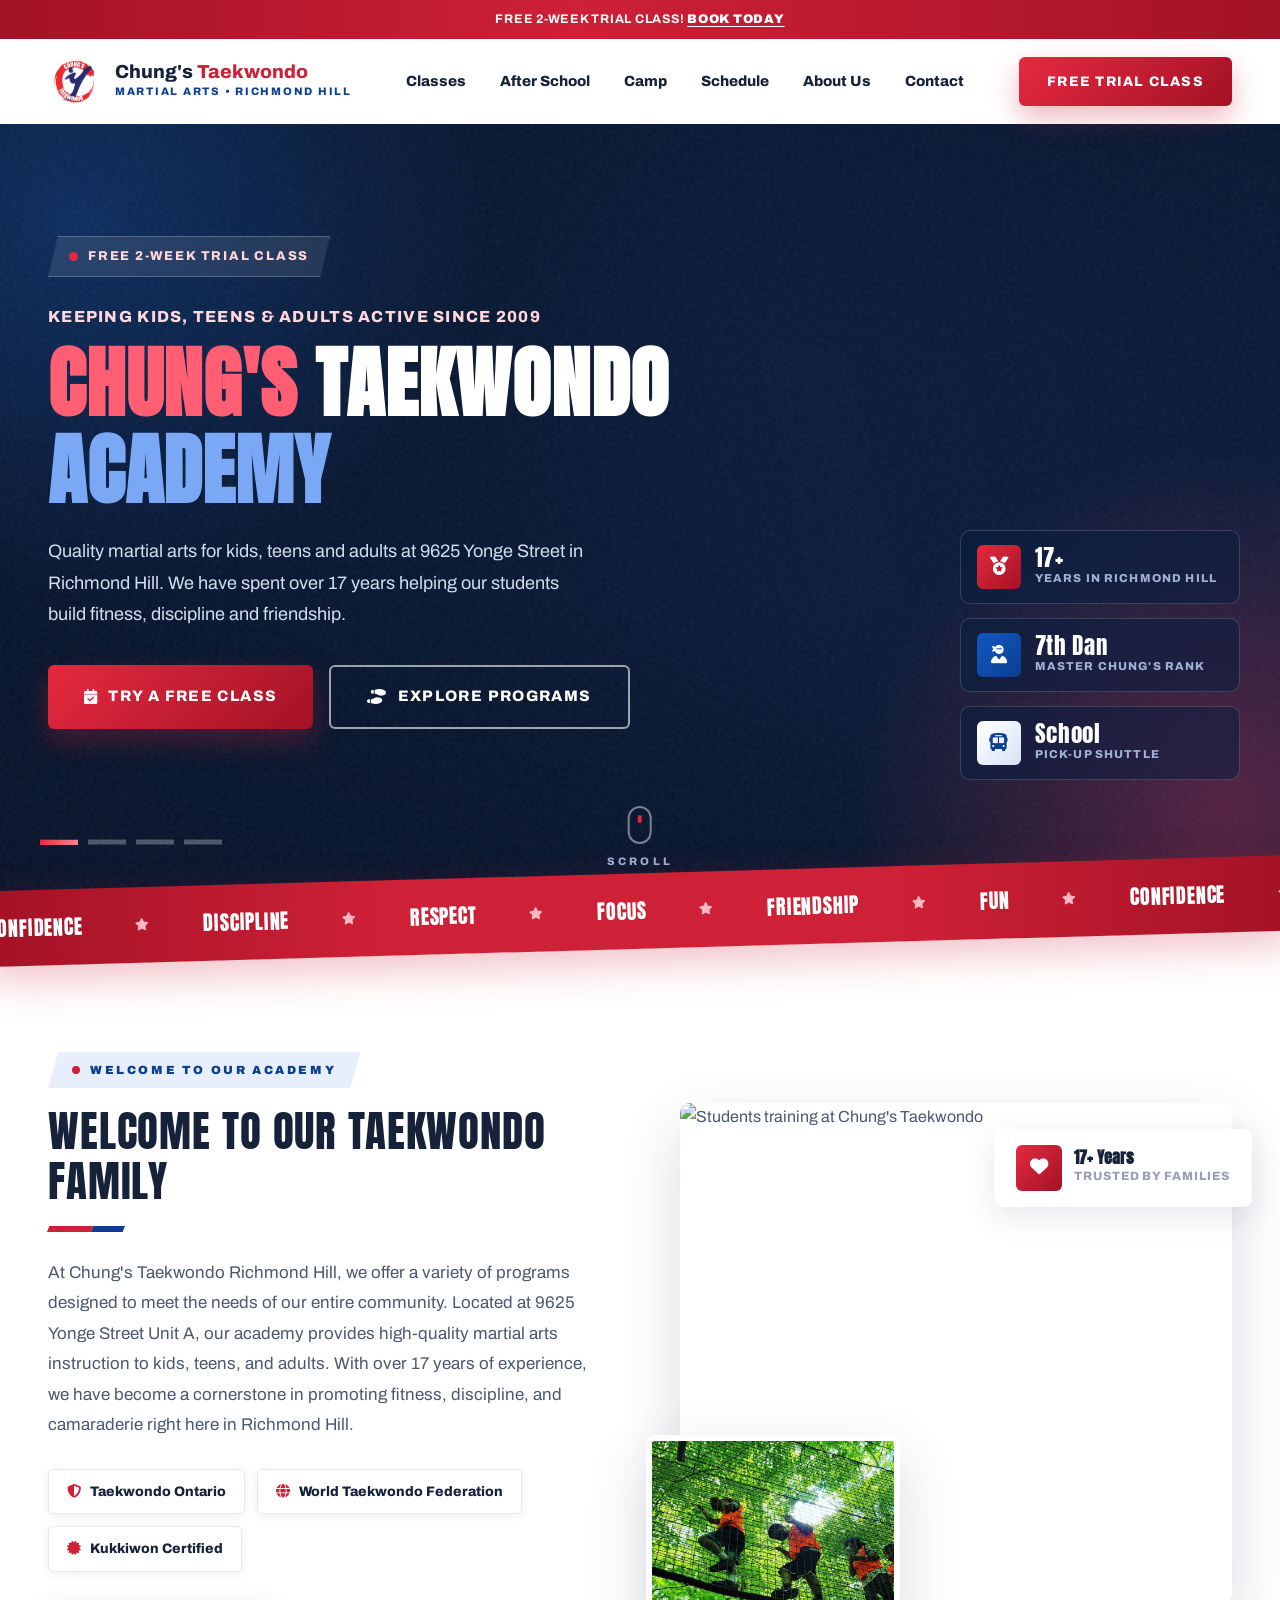
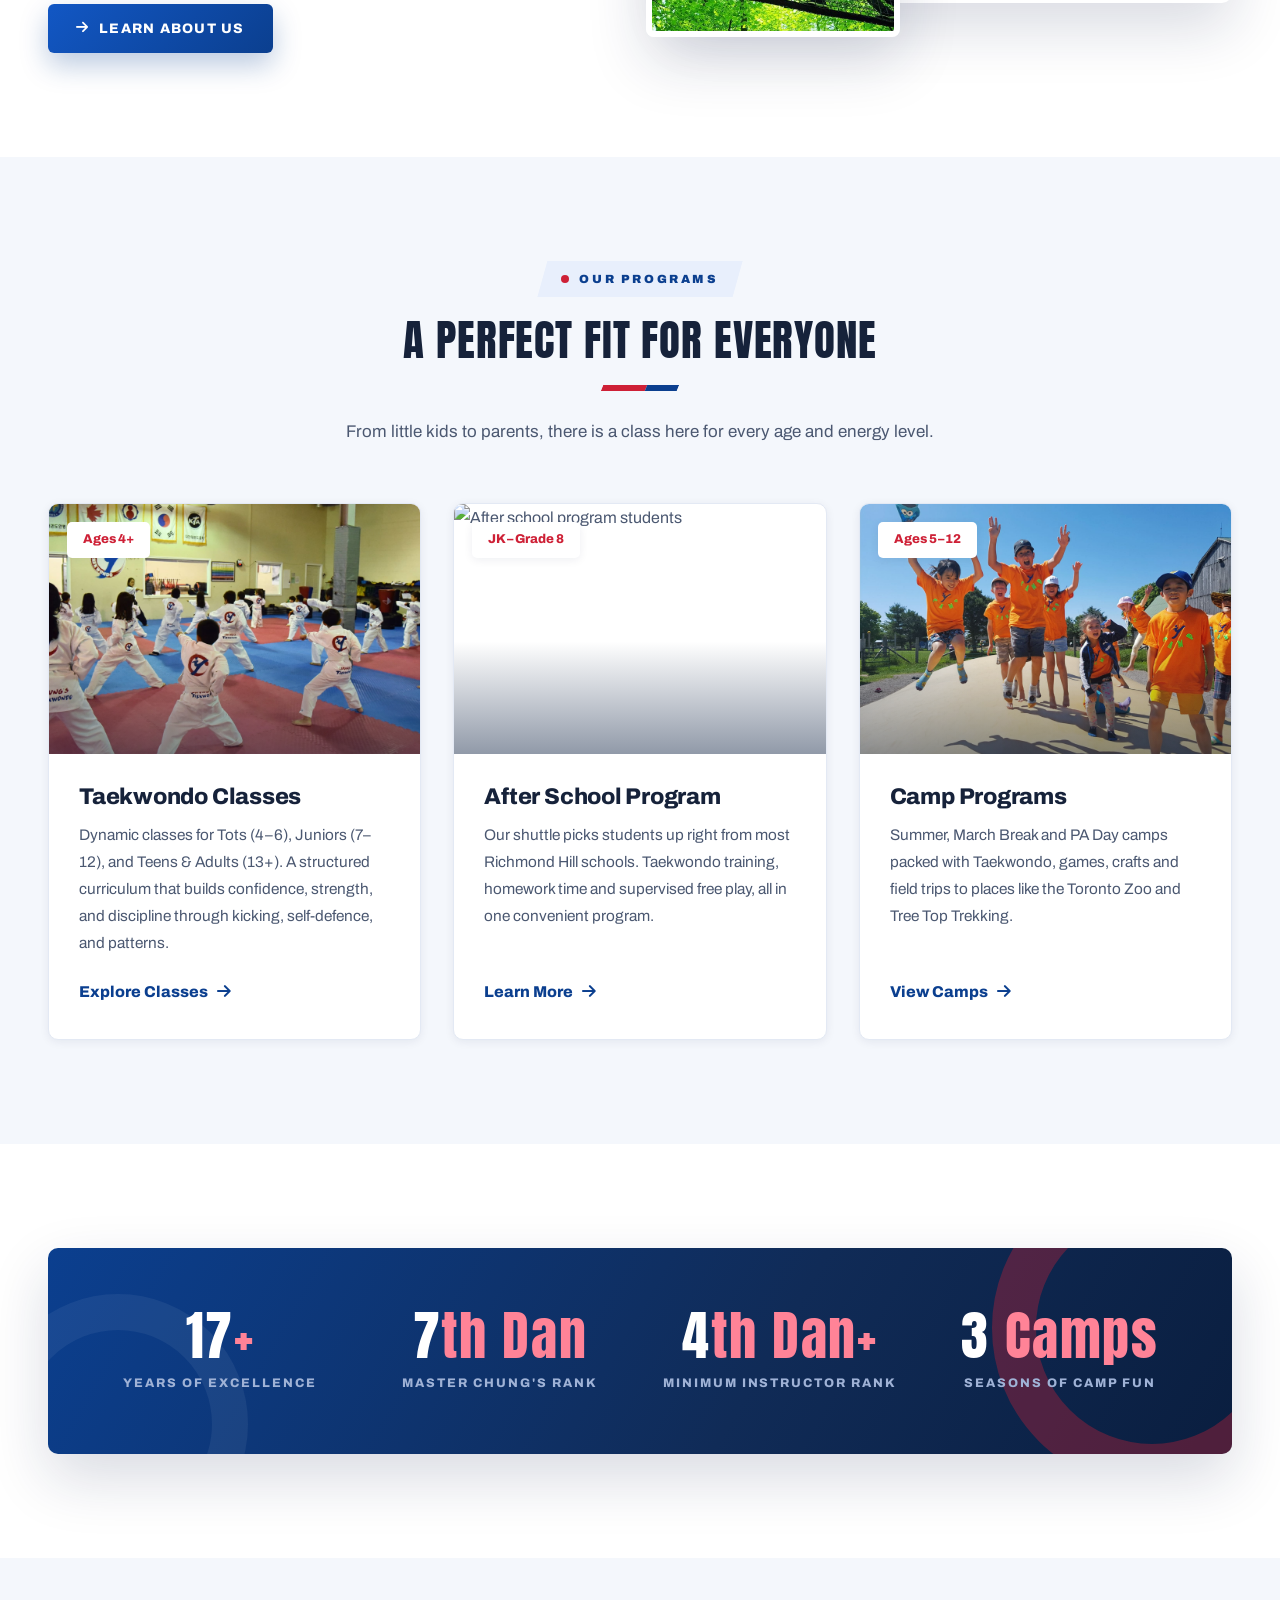
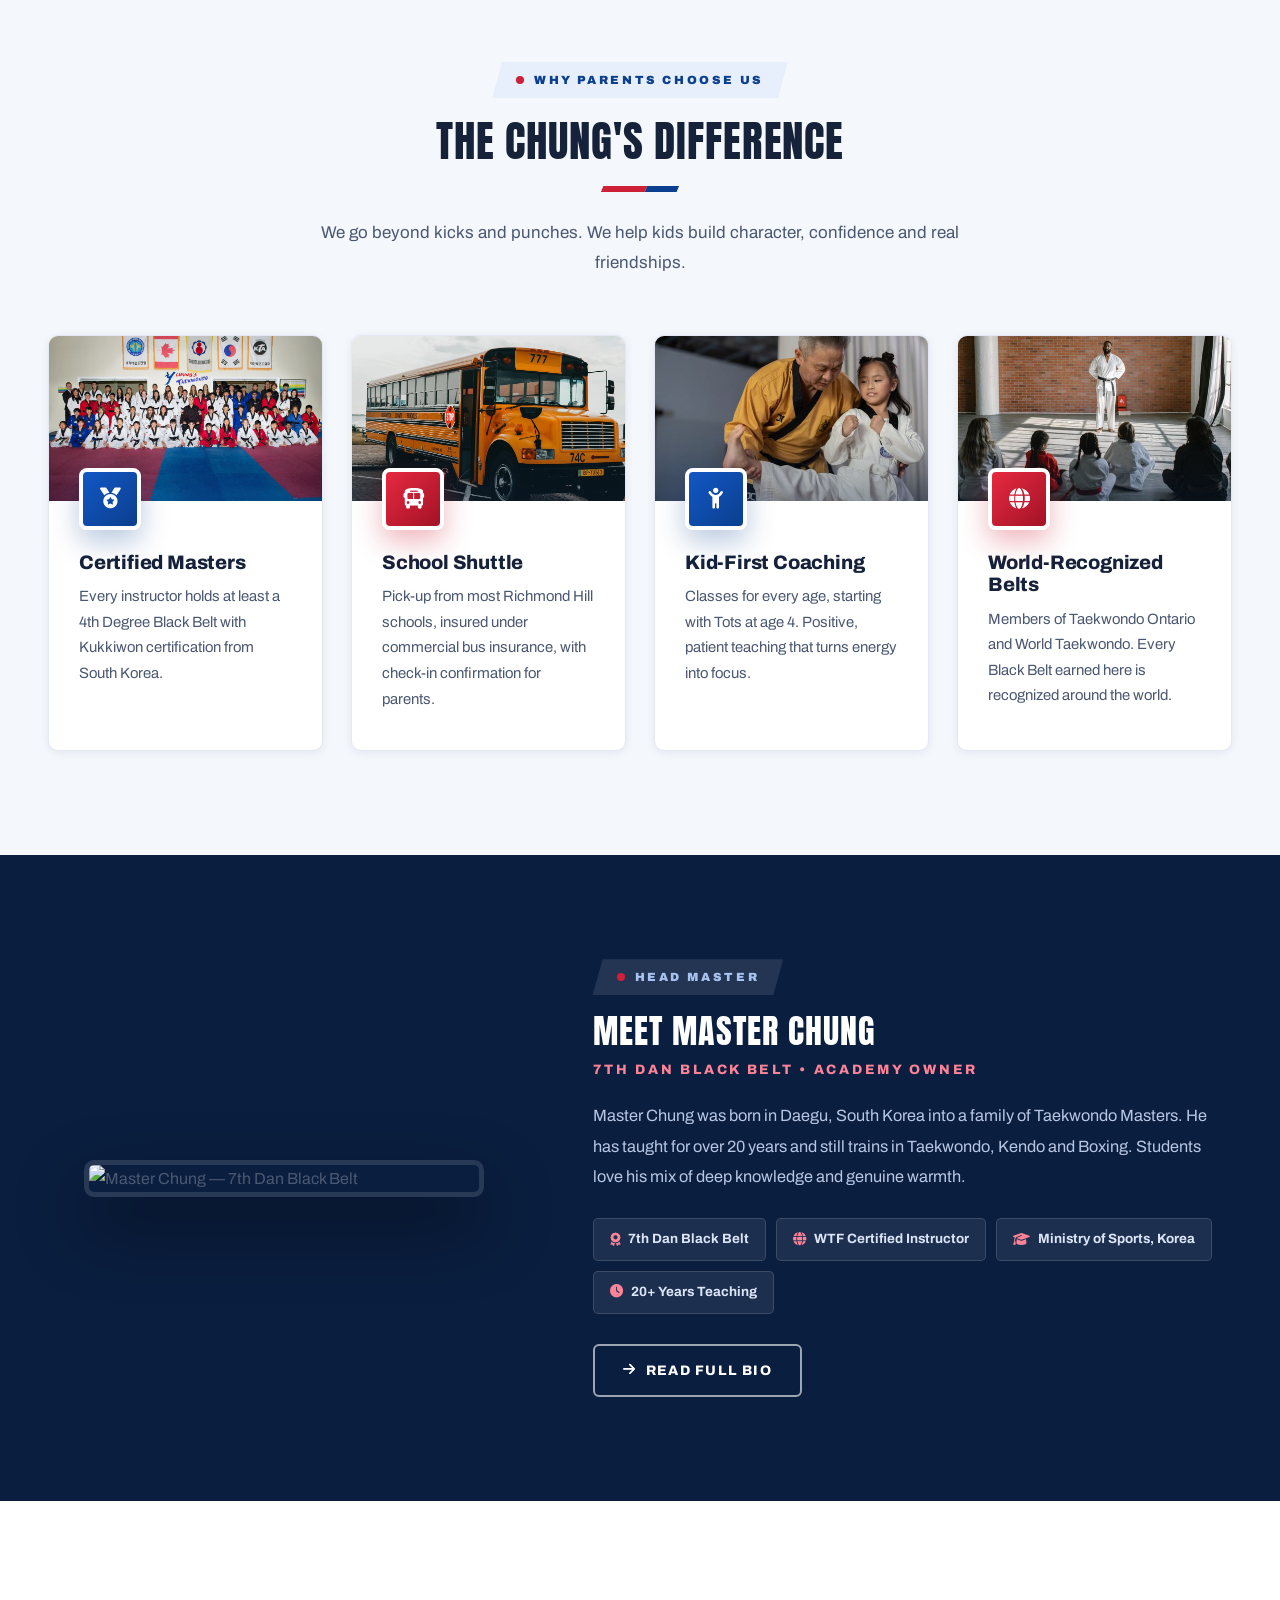
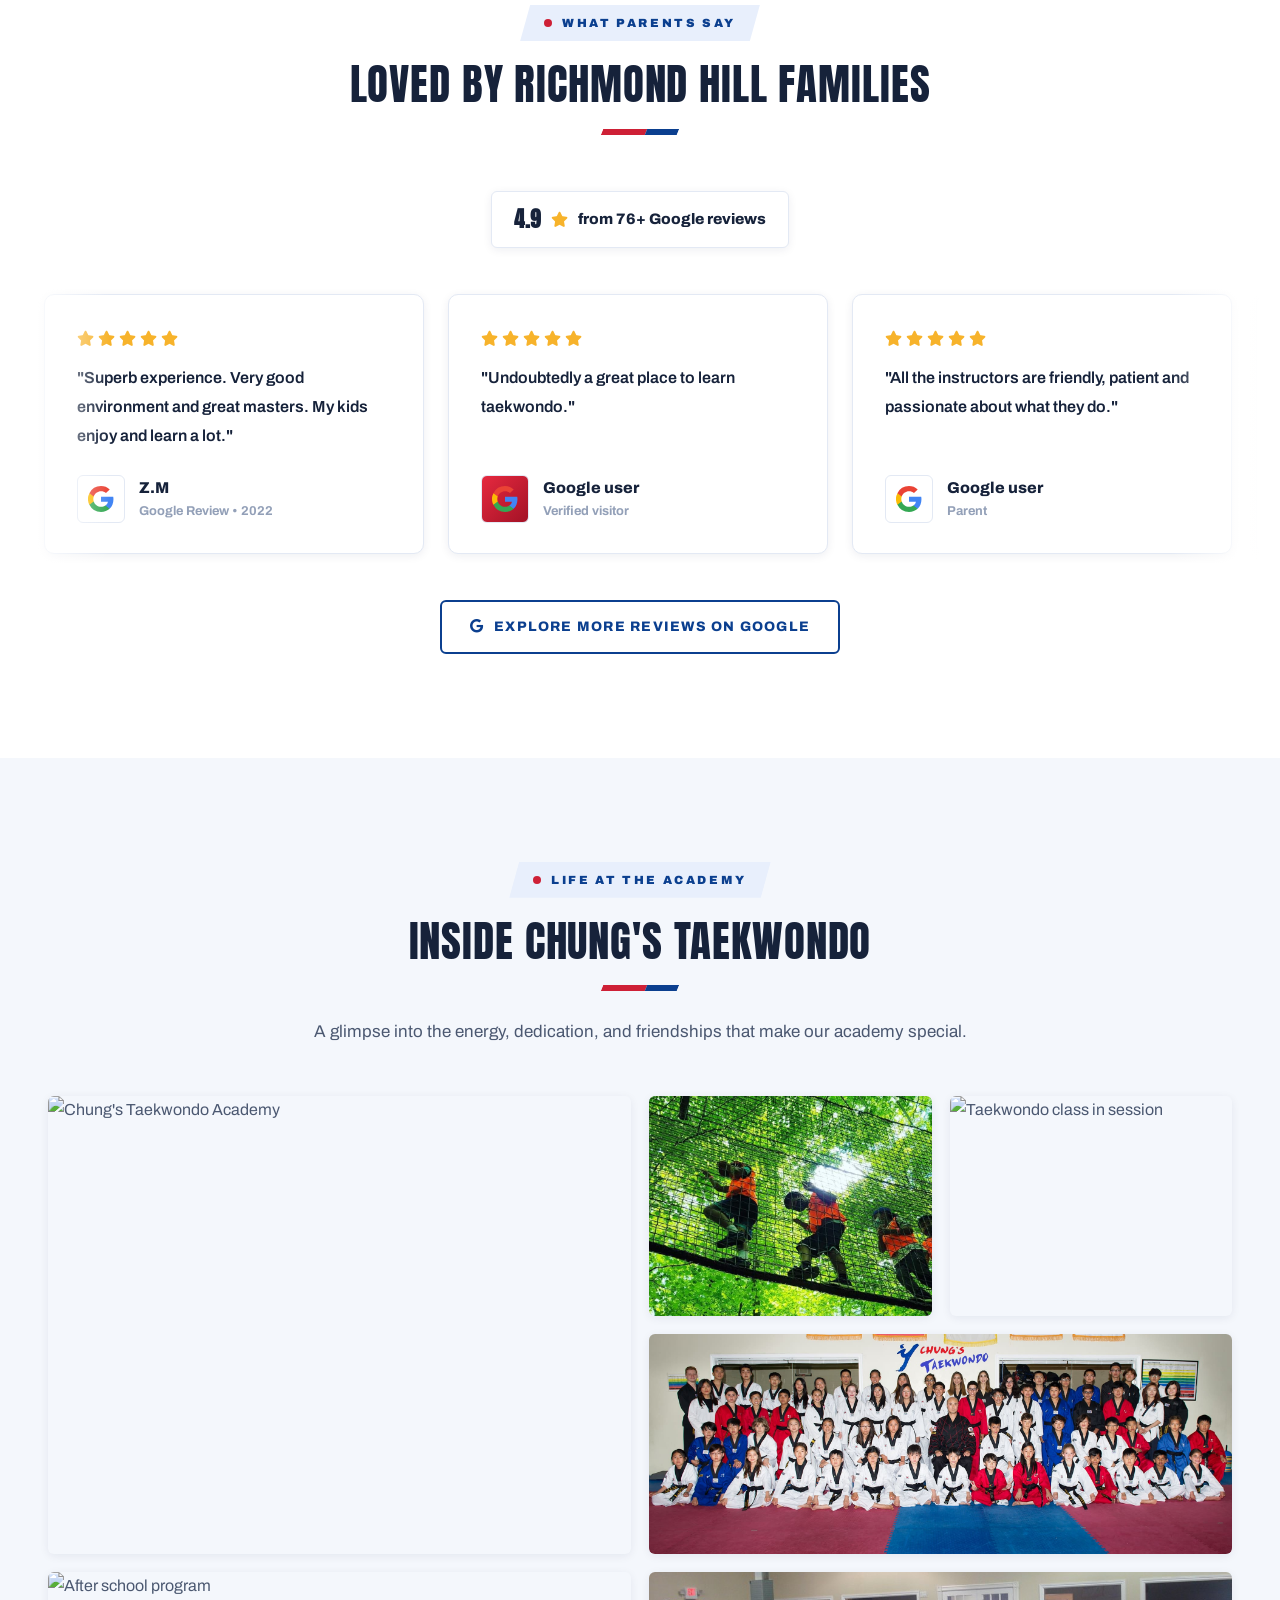
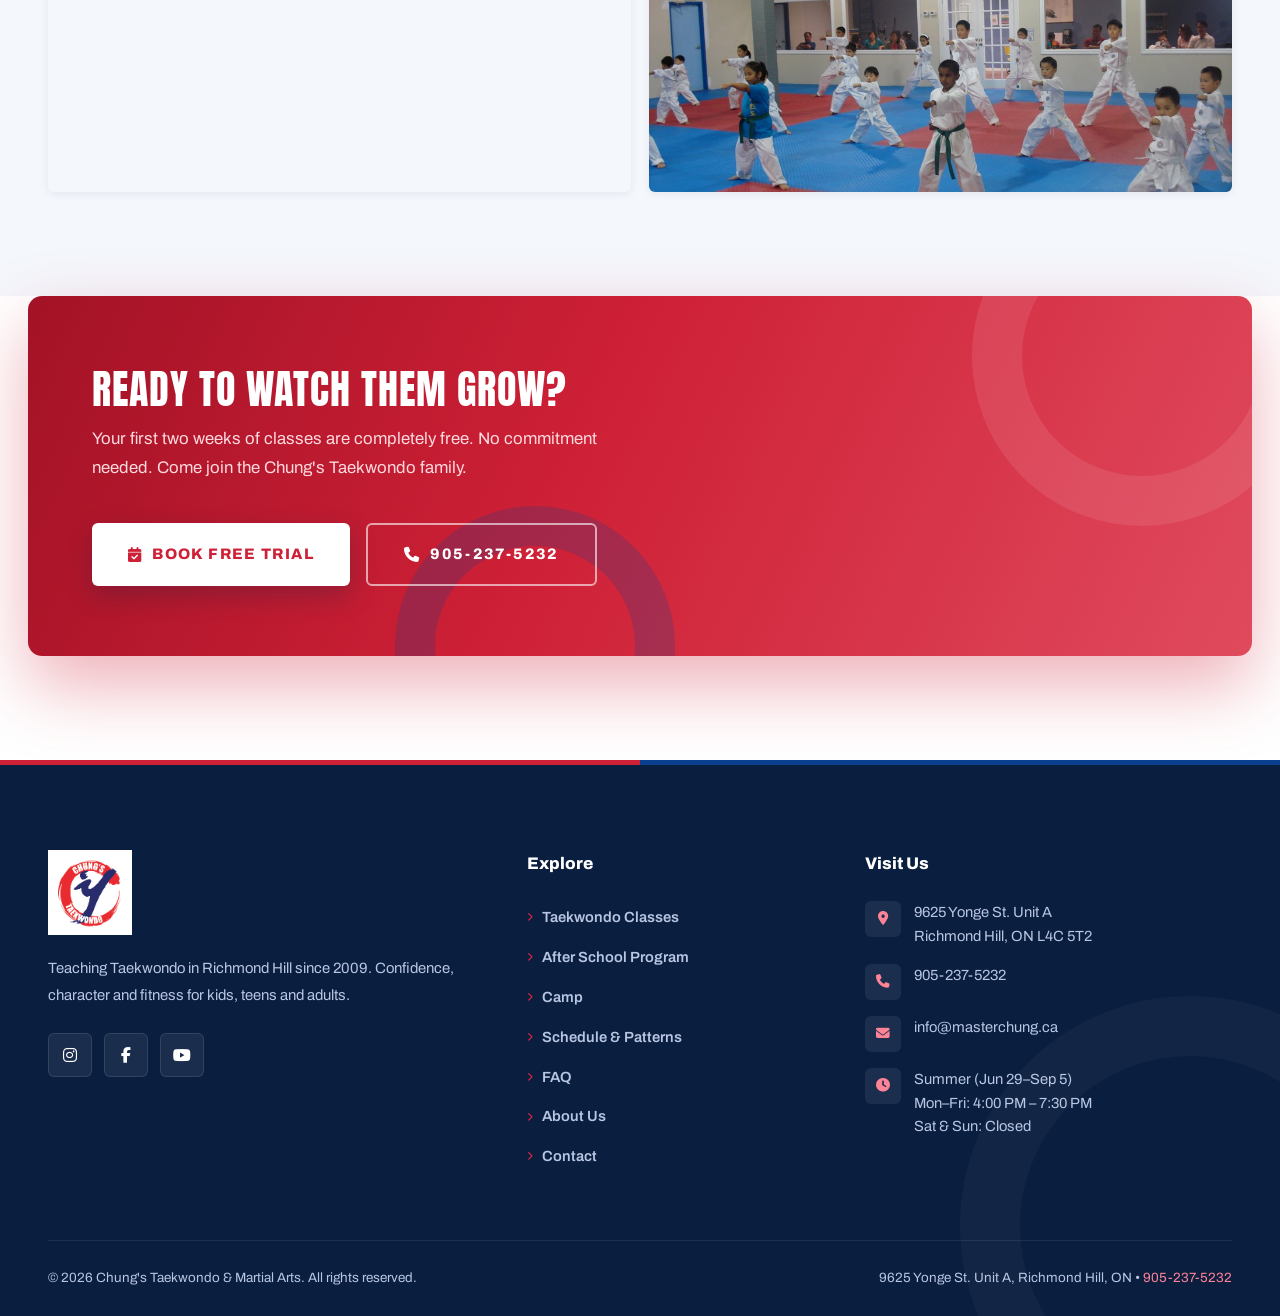
==== commit fb470c3f: "Swap in real academy photos, replacing Pexels stand-ins Added 6 real photos from the academy (rename" ====
--- a/index.html
+++ b/index.html
@@ -444,8 +444,8 @@
         <div class="gallery-overlay"><i class="fa-solid fa-expand"></i></div>
         <div class="gallery-caption">After school program</div>
       </div>
-      <div class="gallery-item" data-src="images/program1.jpg">
-        <img src="images/program1.jpg" alt="Kids class training on the mats" loading="lazy" />
+      <div class="gallery-item" data-src="images/dojo-class-line.jpg">
+        <img src="images/dojo-class-line.jpg" alt="Full class practicing patterns on the mats" loading="lazy" />
         <div class="gallery-overlay"><i class="fa-solid fa-expand"></i></div>
         <div class="gallery-caption">Kids class in session</div>
       </div>
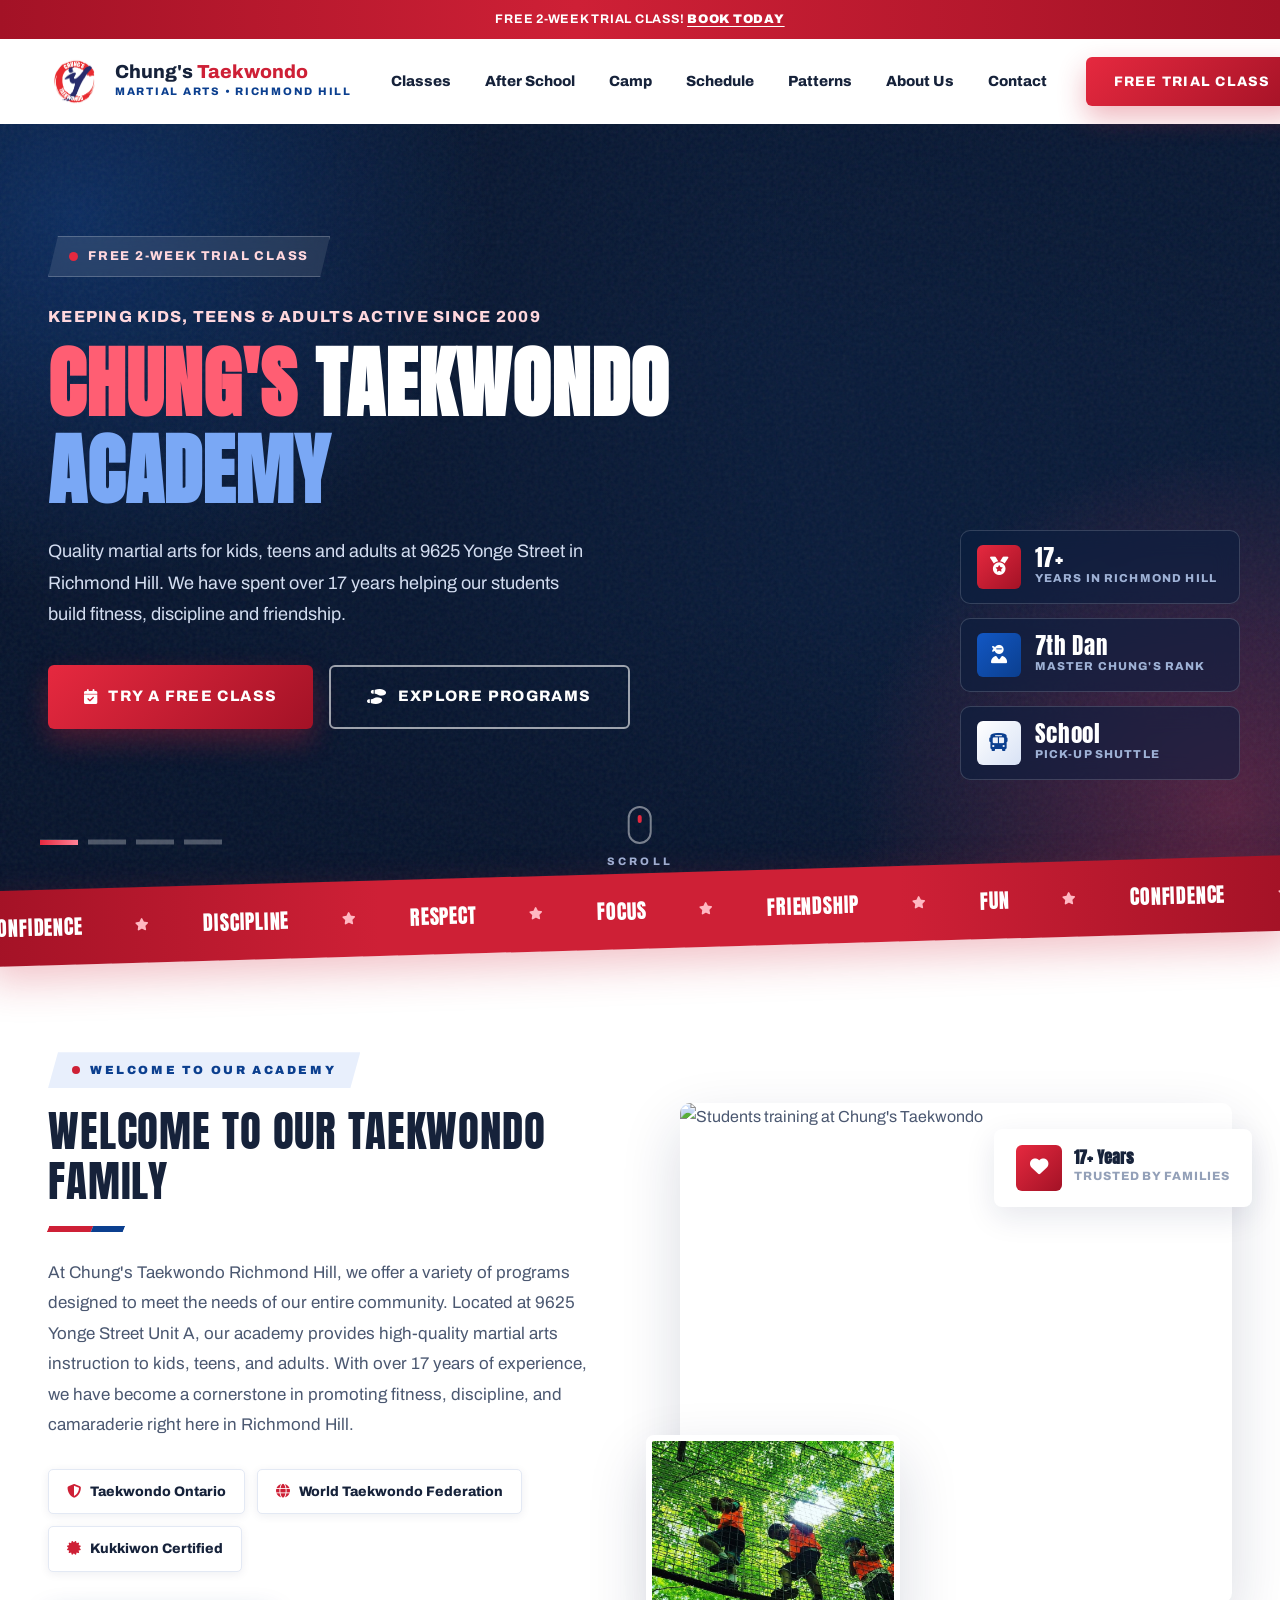
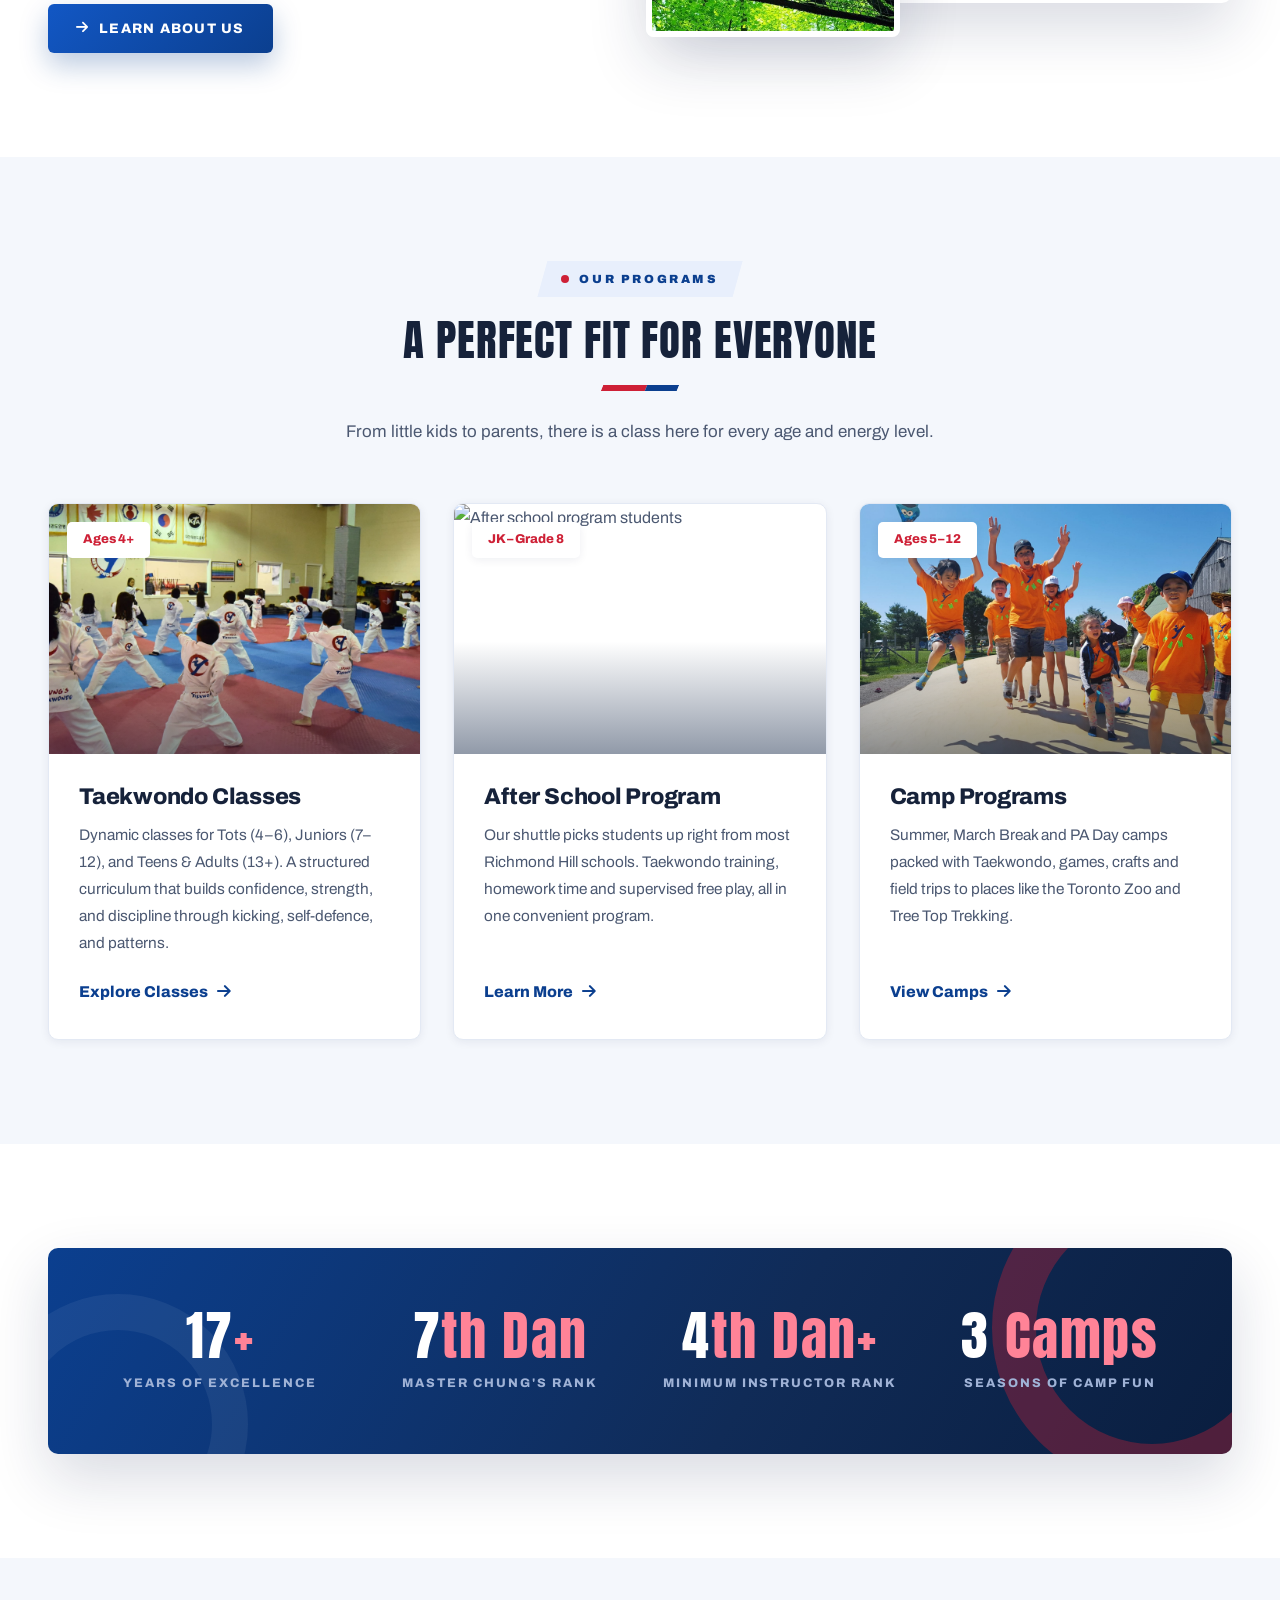
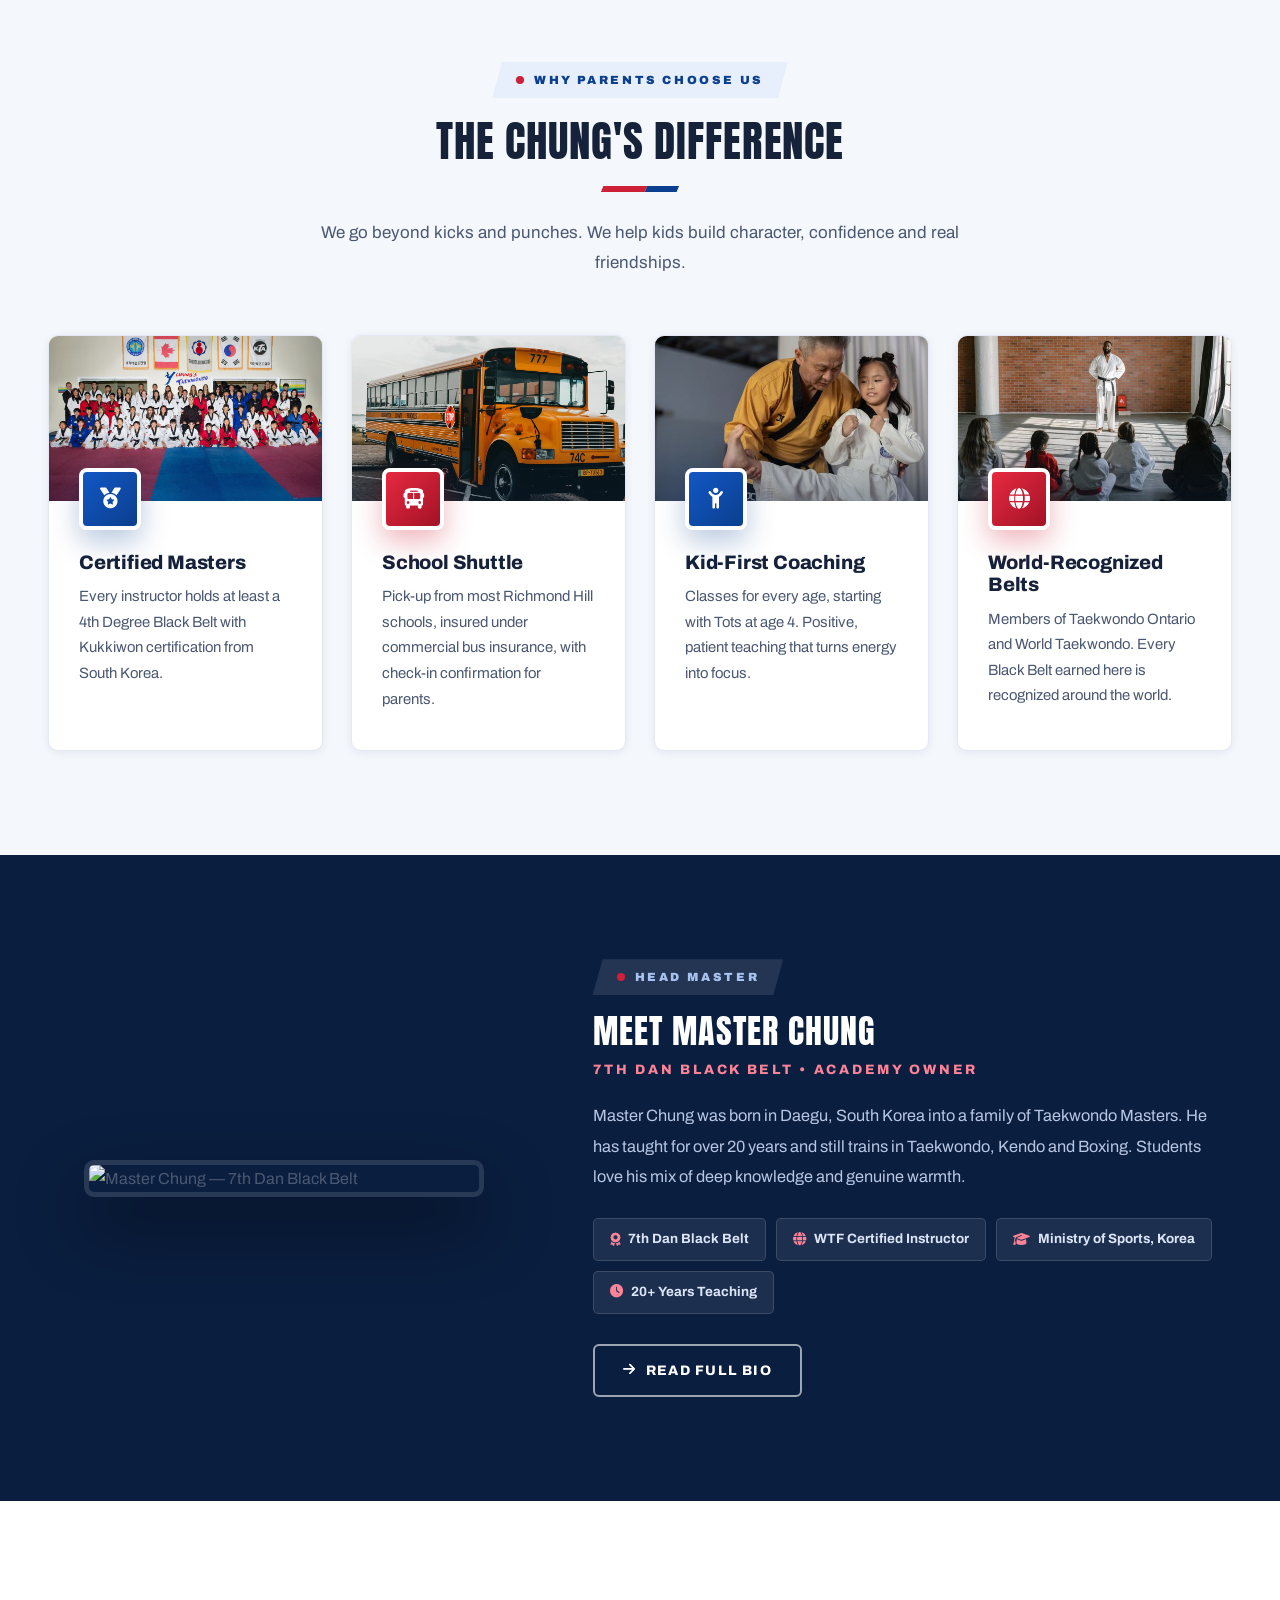
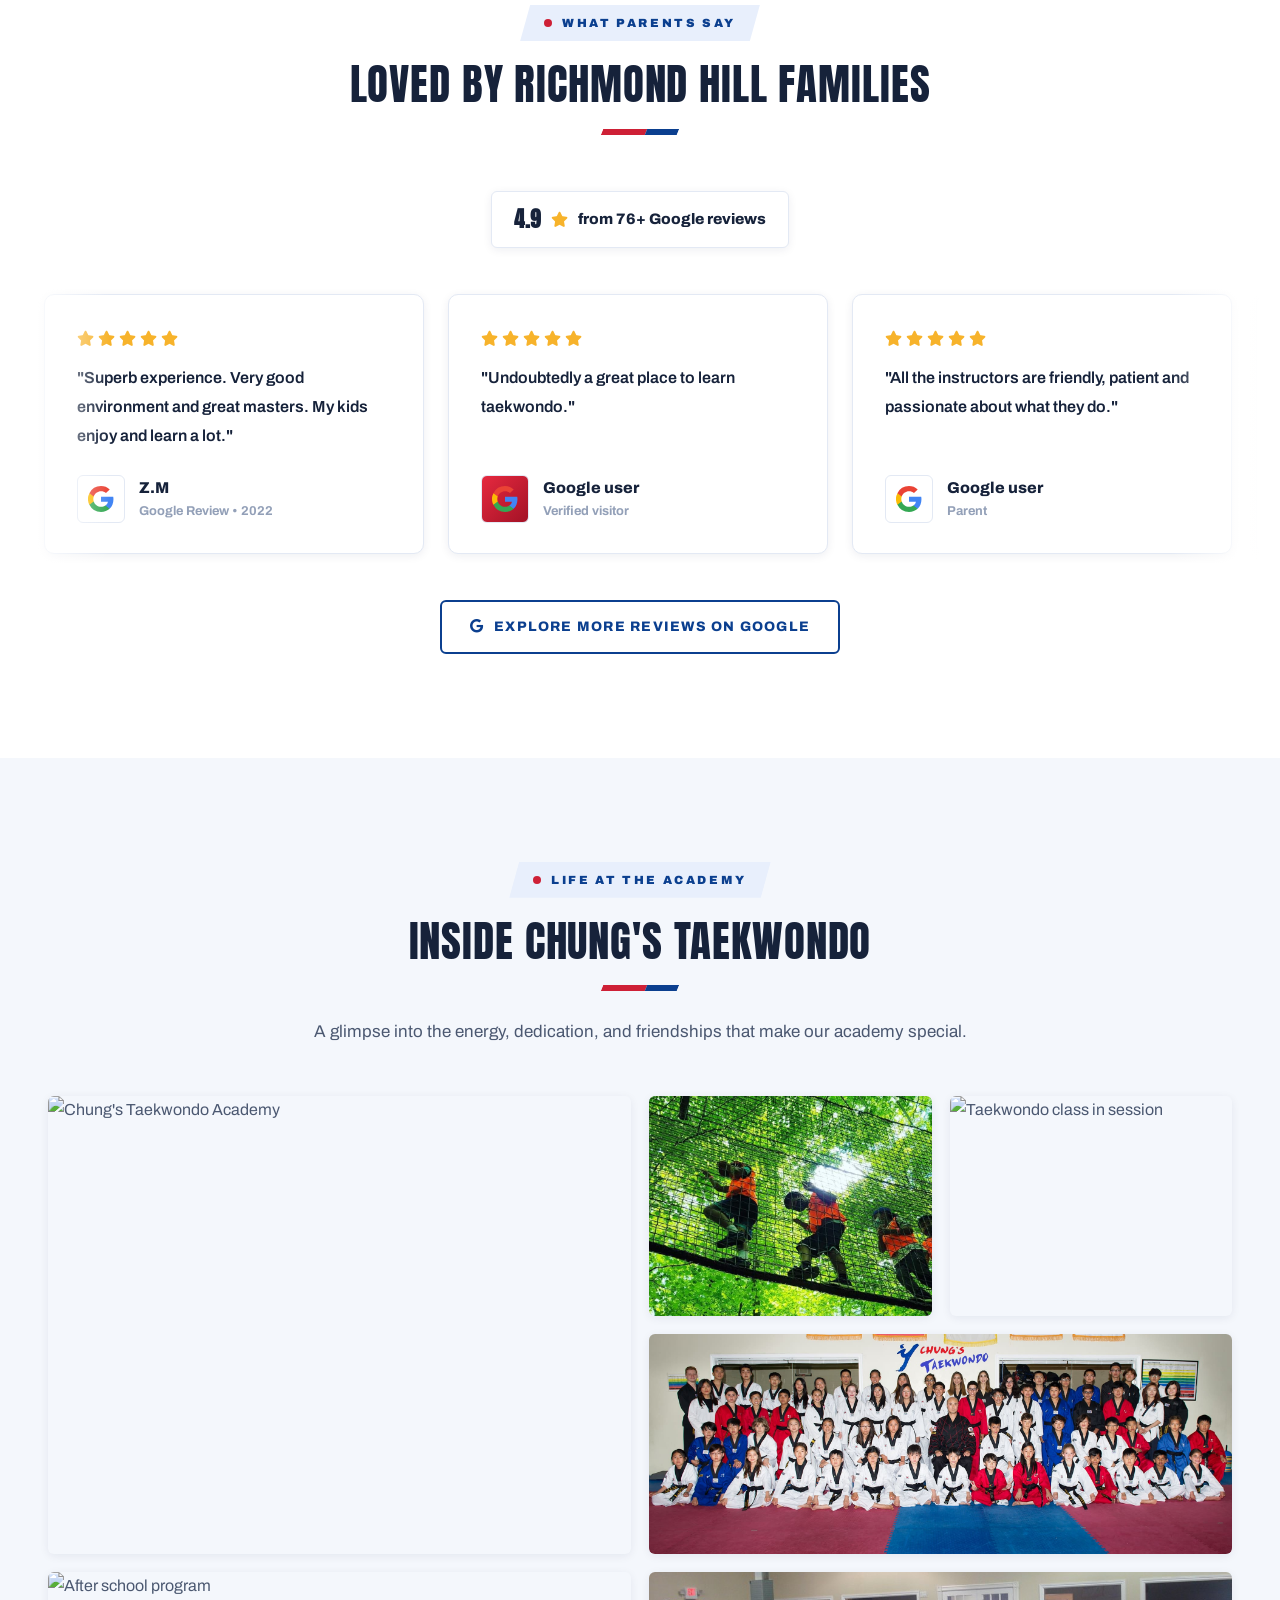
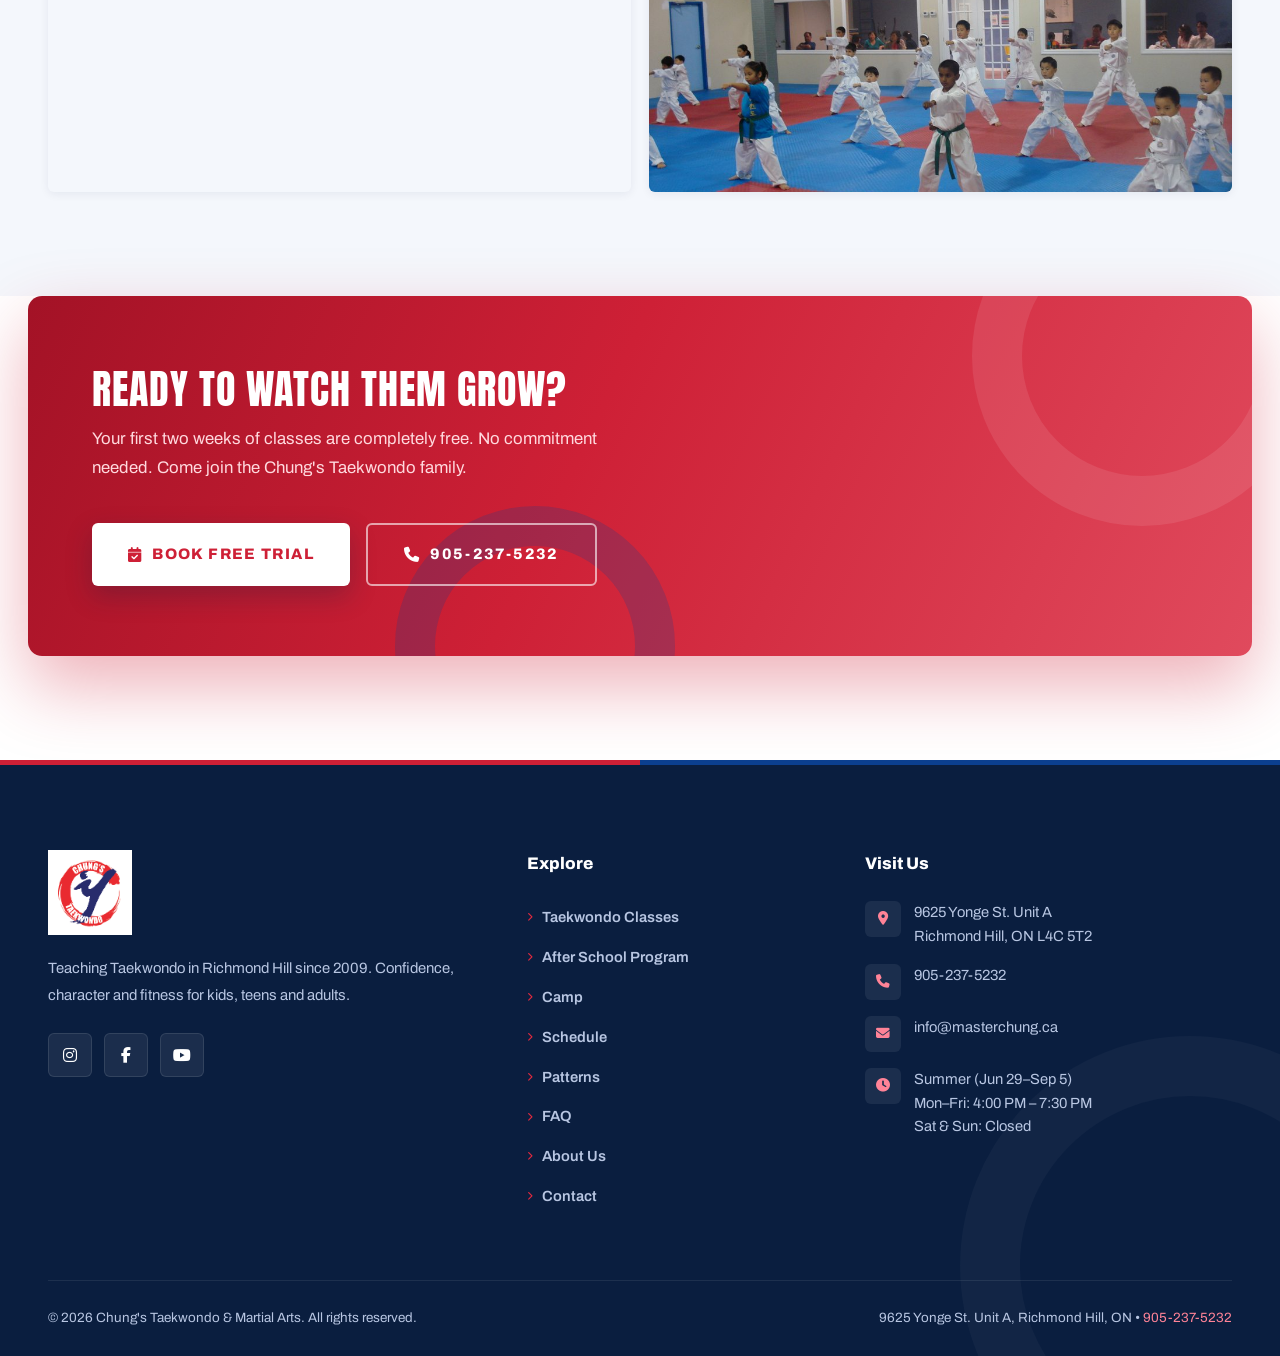
==== commit b940d087: "Restore standalone Patterns page with Taegeuk 1-8 and Black Belt patterns - Reverted schedule.html b" ====
--- a/index.html
+++ b/index.html
@@ -36,6 +36,7 @@
       <li><a href="after-school.html">After School</a></li>
       <li><a href="camp.html">Camp</a></li>
       <li><a href="schedule.html">Schedule</a></li>
+      <li><a href="taekwondo-patterns.html">Patterns</a></li>
       <li><a href="about.html">About Us</a></li>
       <li><a href="contact.html">Contact</a></li>
     </ul>
@@ -54,7 +55,8 @@
   <a href="taekwondo-class.html">Taekwondo Classes</a>
   <a href="after-school.html">After School Program</a>
   <a href="camp.html">Camp</a>
-  <a href="schedule.html">Schedule &amp; Patterns</a>
+  <a href="schedule.html">Schedule</a>
+  <a href="taekwondo-patterns.html">Patterns</a>
   <a href="about.html">About Us</a>
   <a href="contact.html">Contact</a>
   <a href="contact.html" class="btn btn-primary">Free Trial Class</a>
@@ -500,7 +502,8 @@
           <li><a href="taekwondo-class.html"><i class="fa-solid fa-chevron-right"></i> Taekwondo Classes</a></li>
           <li><a href="after-school.html"><i class="fa-solid fa-chevron-right"></i> After School Program</a></li>
           <li><a href="camp.html"><i class="fa-solid fa-chevron-right"></i> Camp</a></li>
-          <li><a href="schedule.html"><i class="fa-solid fa-chevron-right"></i> Schedule &amp; Patterns</a></li>
+          <li><a href="schedule.html"><i class="fa-solid fa-chevron-right"></i> Schedule</a></li>
+          <li><a href="taekwondo-patterns.html"><i class="fa-solid fa-chevron-right"></i> Patterns</a></li>
           <li><a href="taekwondo-class.html#faq"><i class="fa-solid fa-chevron-right"></i> FAQ</a></li>
           <li><a href="about.html"><i class="fa-solid fa-chevron-right"></i> About Us</a></li>
           <li><a href="contact.html"><i class="fa-solid fa-chevron-right"></i> Contact</a></li>
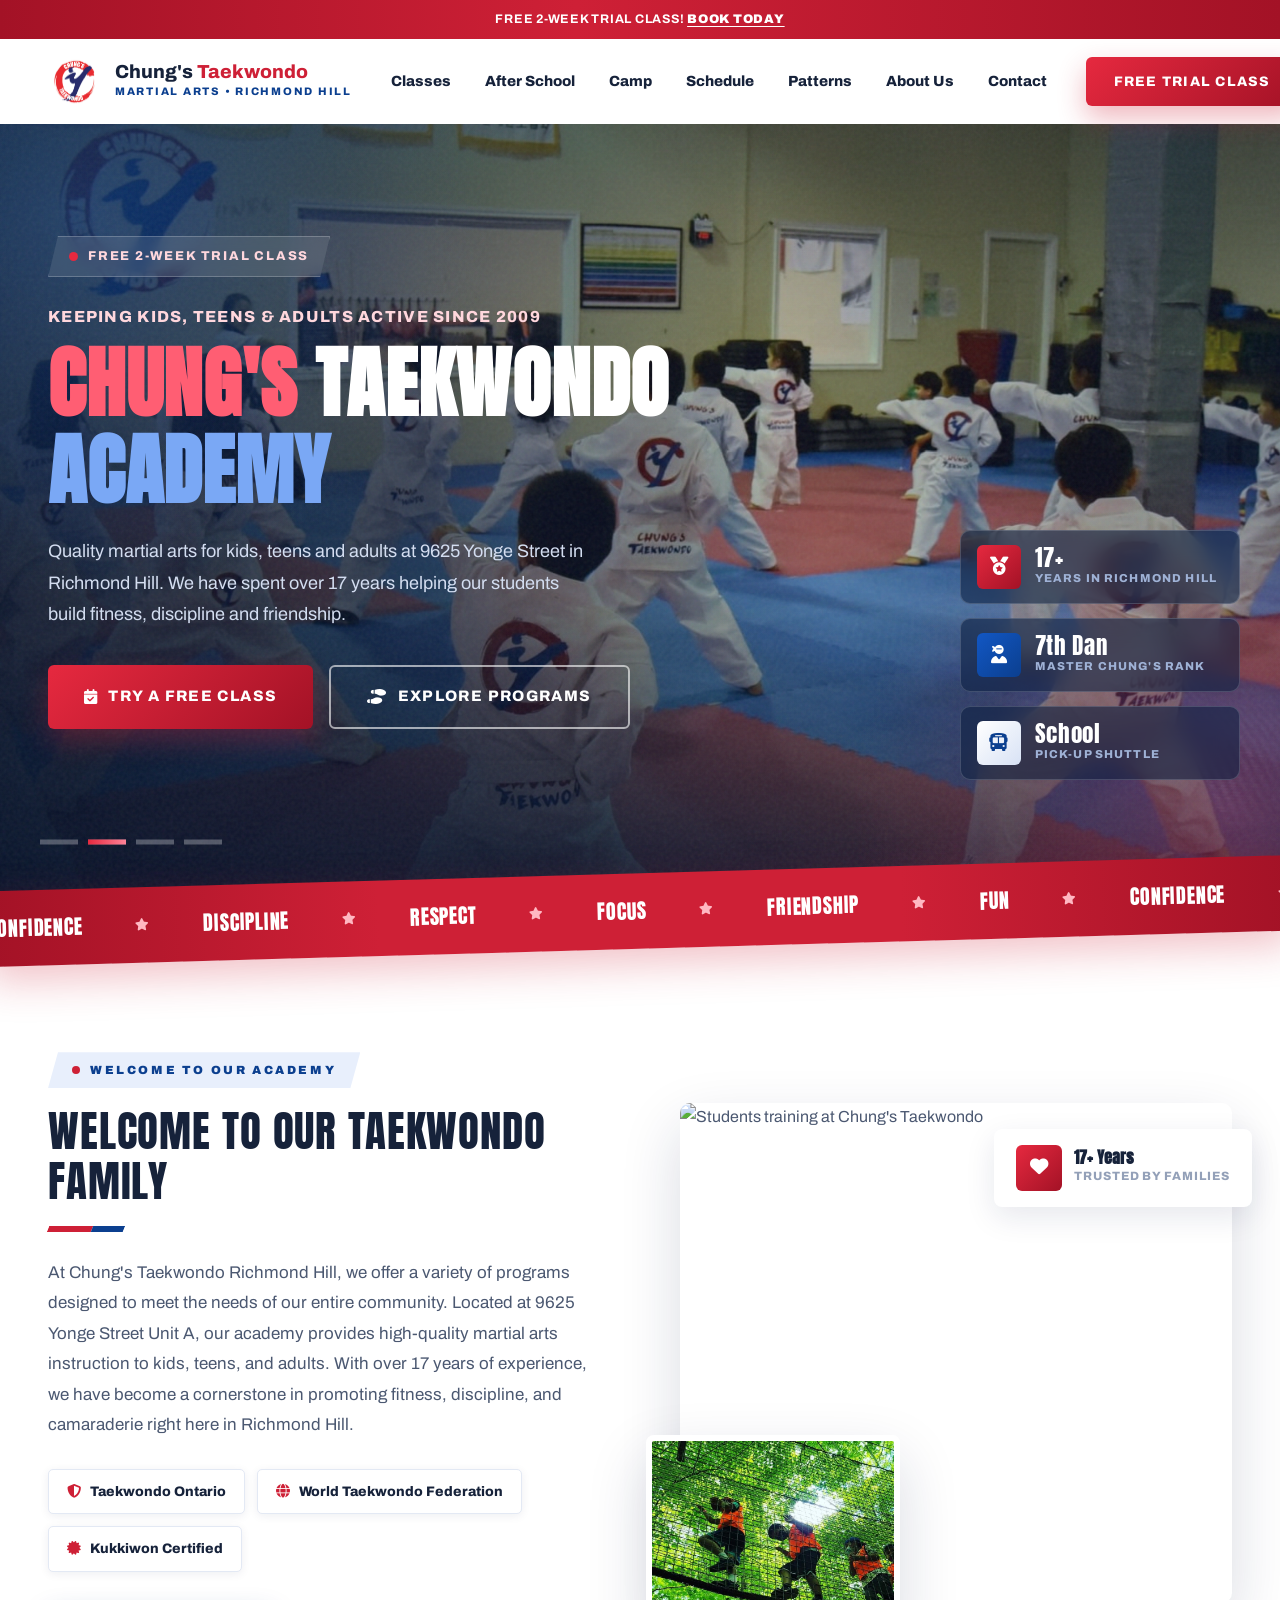
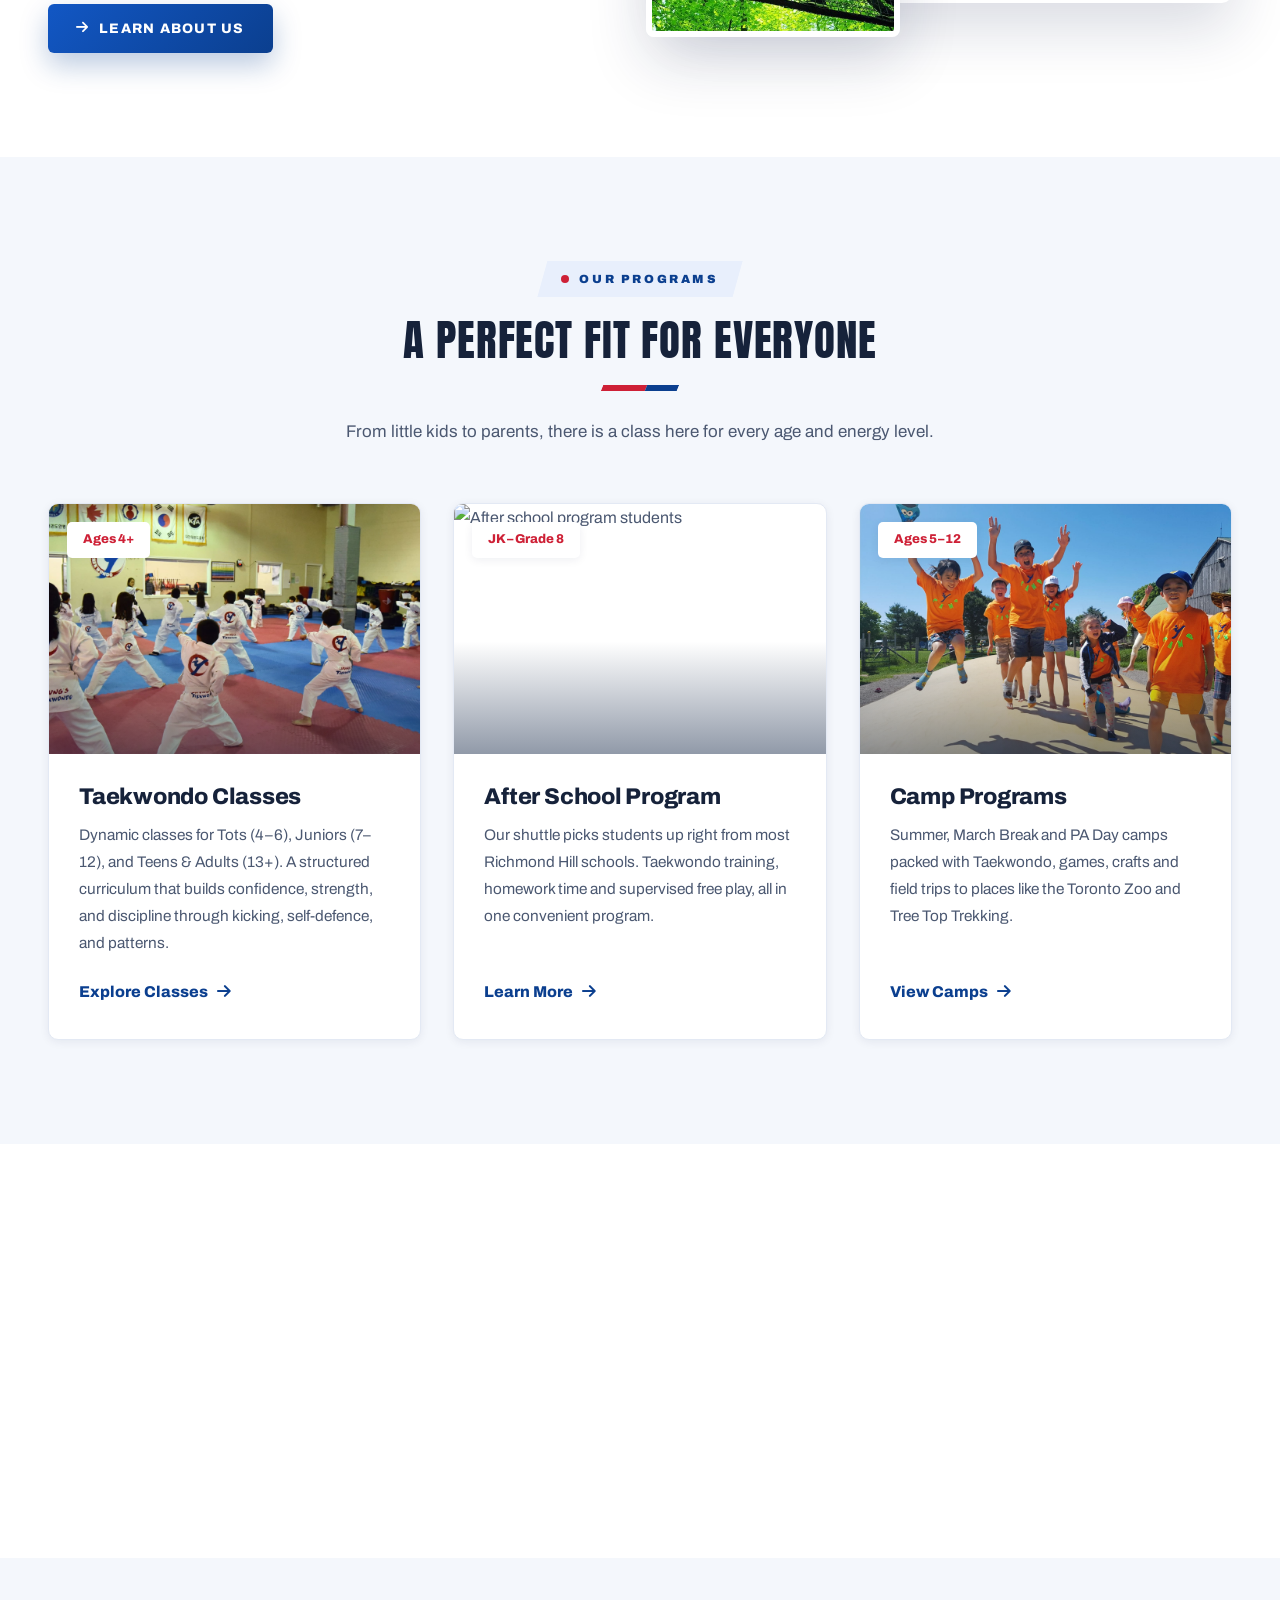
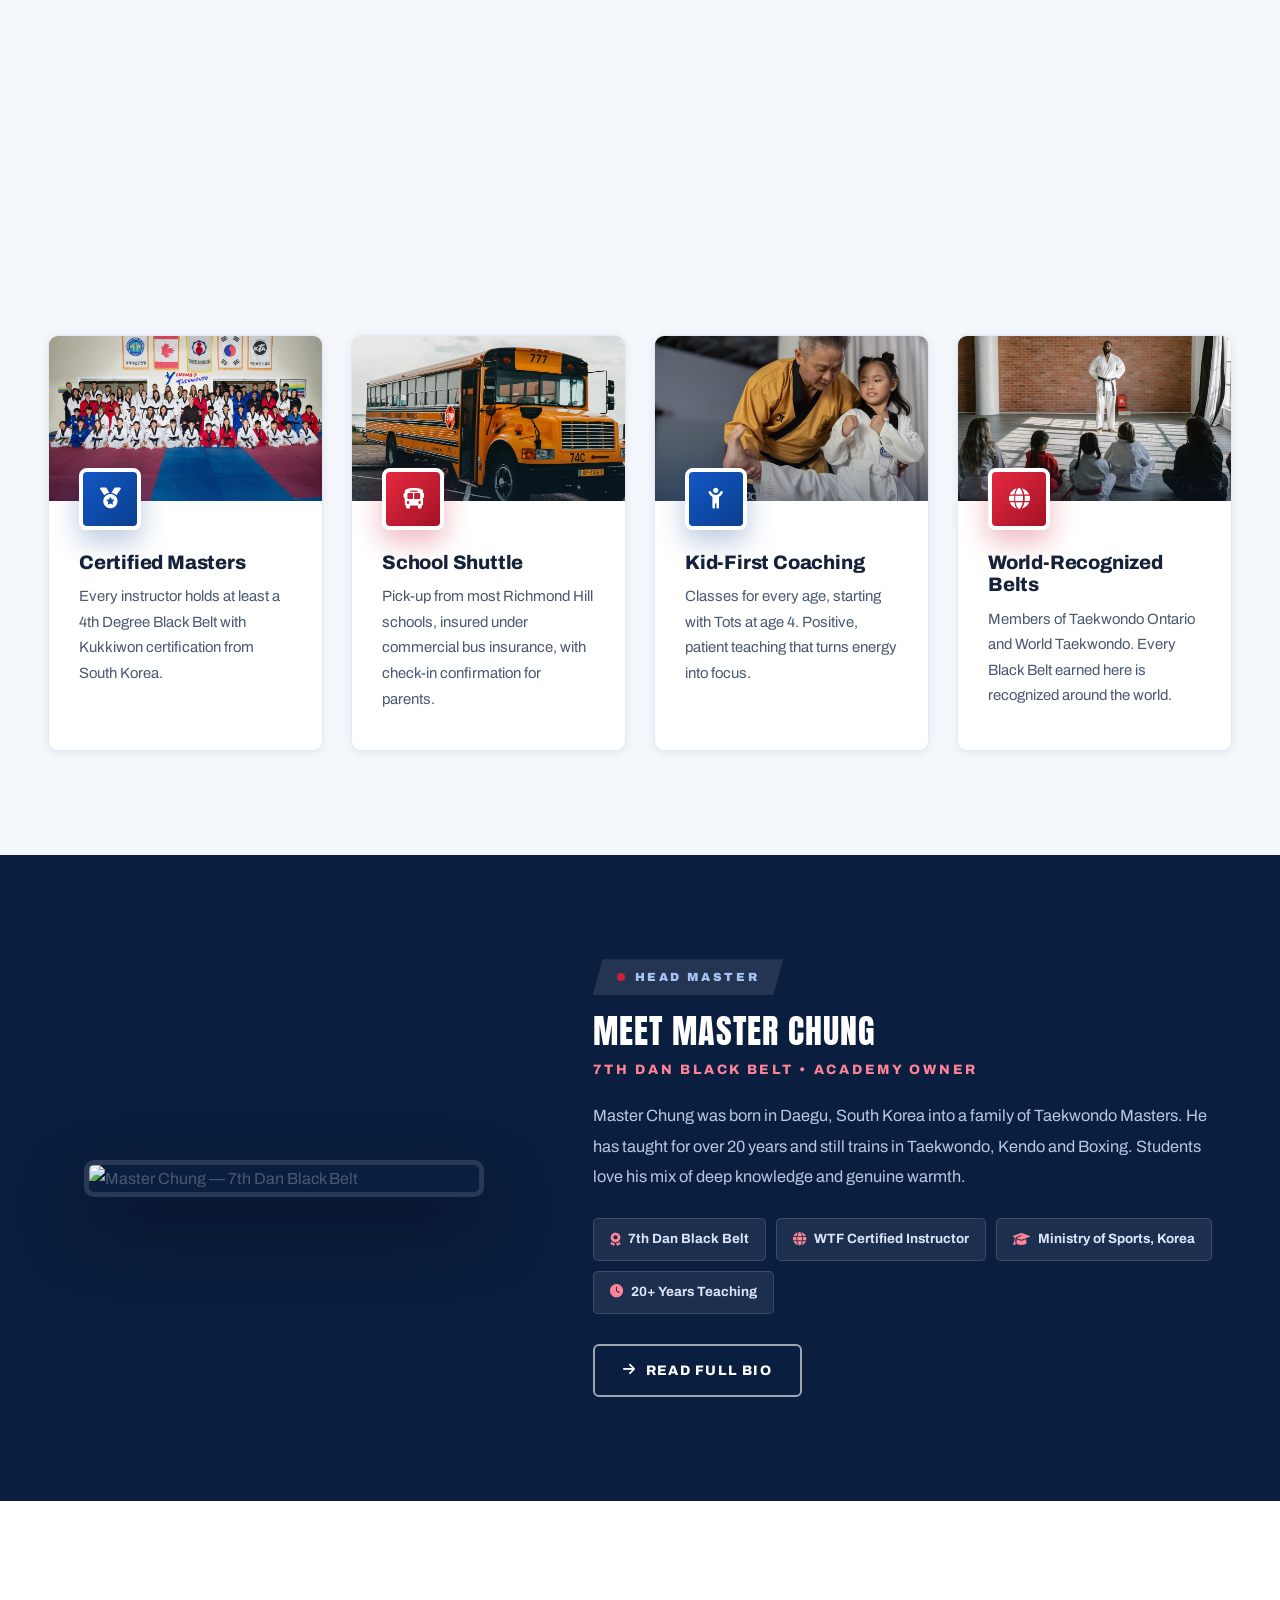
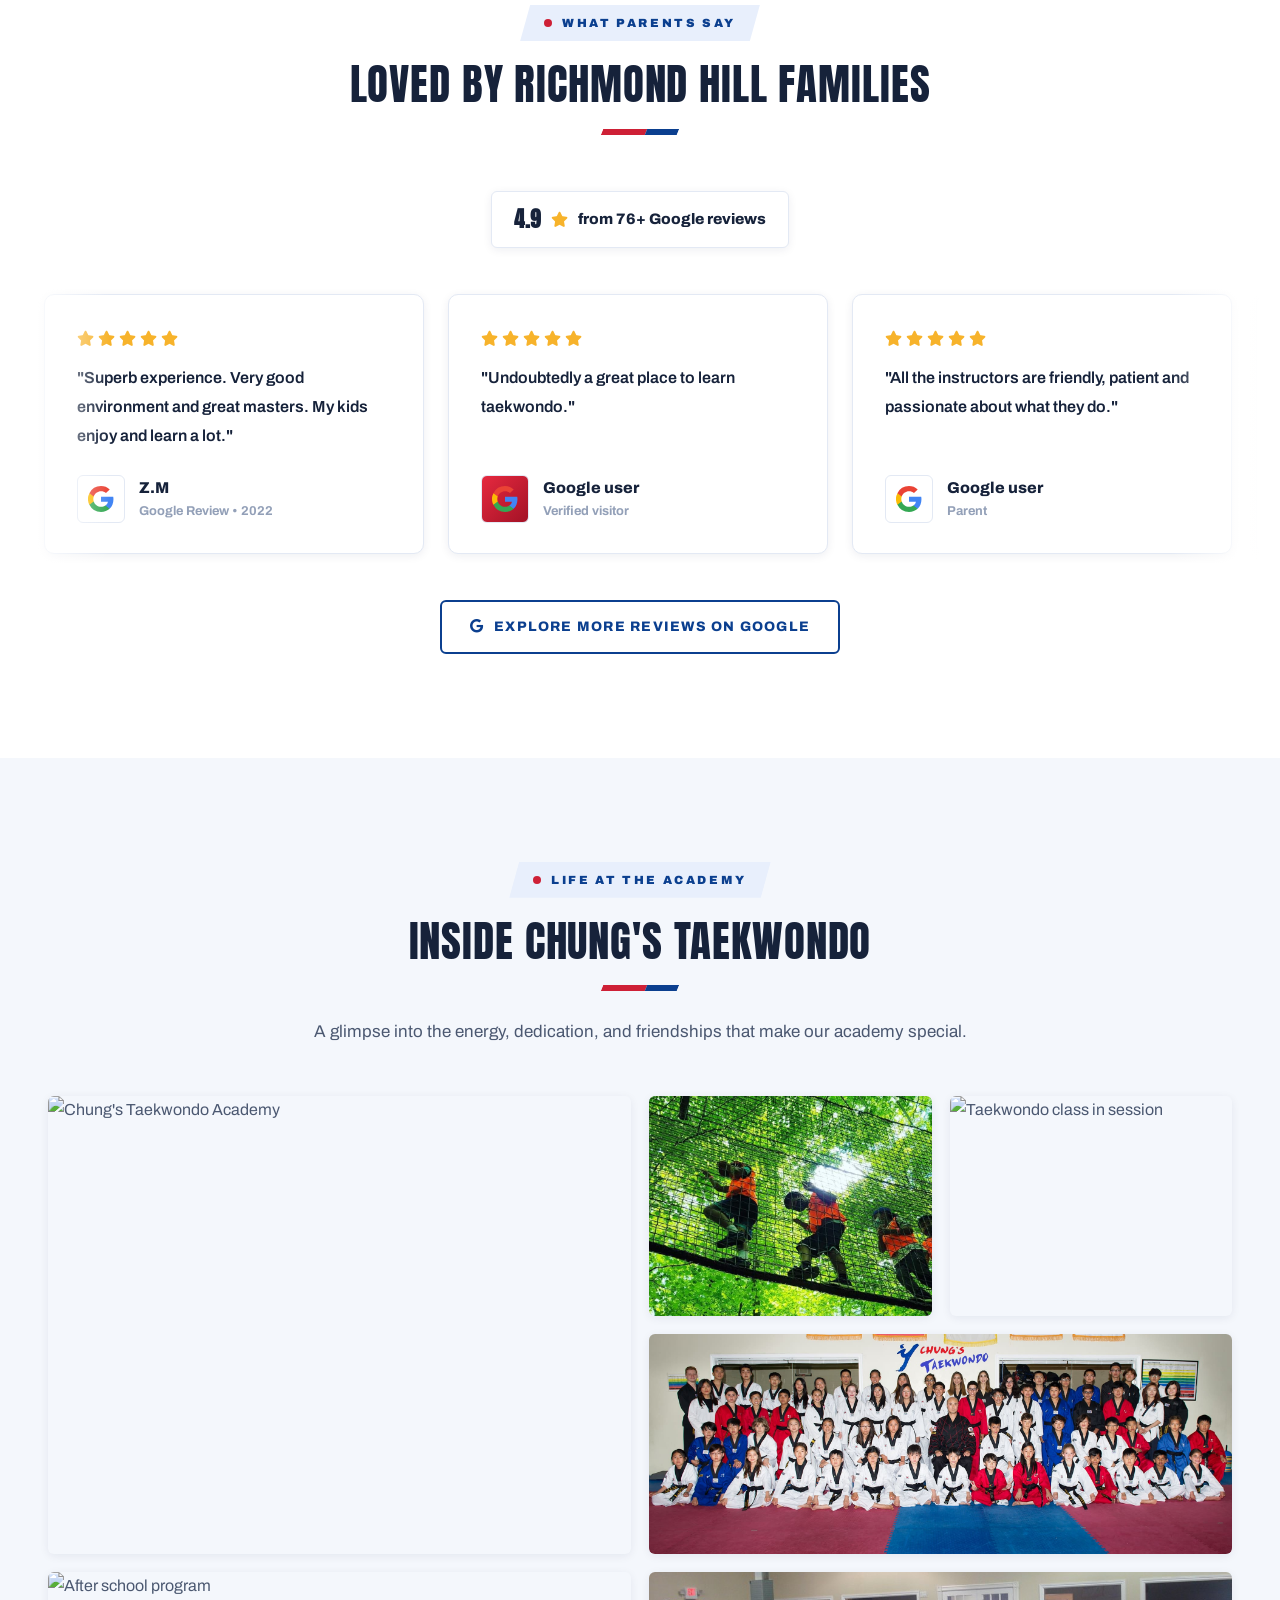
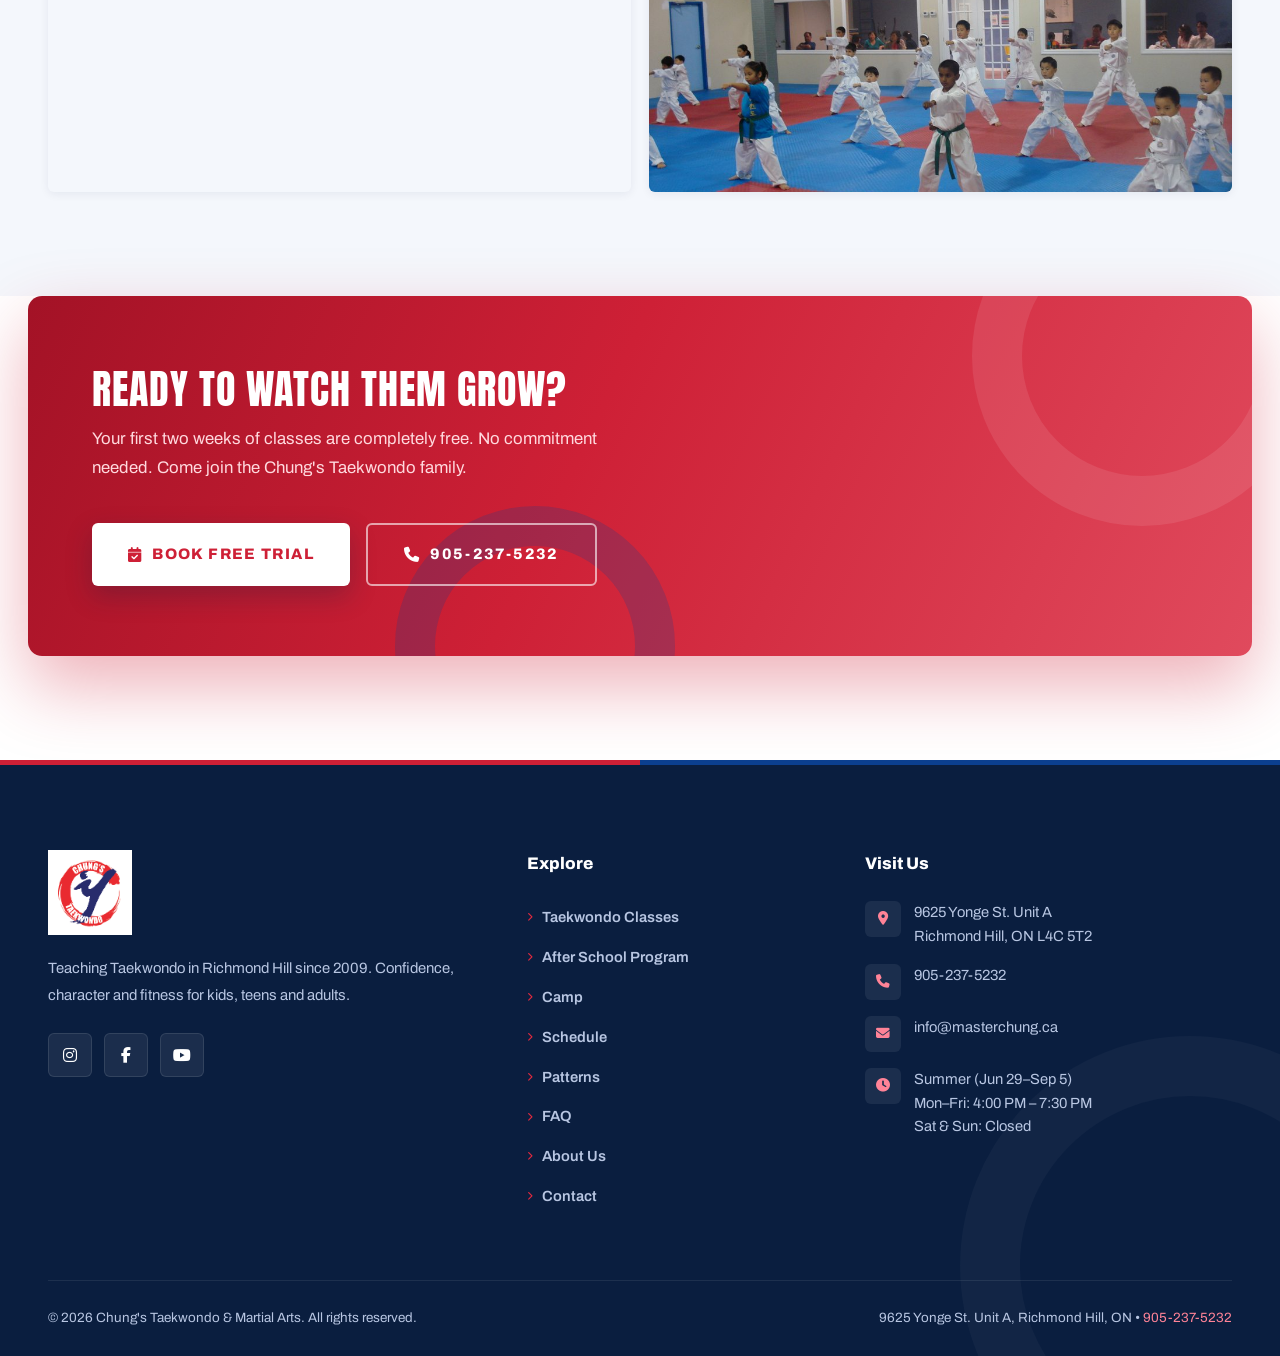
==== commit 7b5555db: "f" ====
--- a/index.html
+++ b/index.html
@@ -122,11 +122,6 @@
   </div>
 
   <div class="hero-dots" aria-label="Hero slideshow controls"></div>
-
-  <div class="hero-scroll">
-    <div class="mouse"><span></span></div>
-    Scroll
-  </div>
 </section>
 
 <!-- Marquee value strip -->
--- a/css/style.css
+++ b/css/style.css
@@ -742,45 +742,6 @@
 @keyframes dotProgress {
   from { transform: translateY(-50%) scaleX(0); }
   to { transform: translateY(-50%) scaleX(1); }
-}
-
-/* Scroll cue */
-.hero-scroll {
-  position: absolute;
-  left: 50%;
-  bottom: 30px;
-  transform: translateX(-50%);
-  z-index: 4;
-  display: flex;
-  flex-direction: column;
-  align-items: center;
-  gap: 8px;
-  color: #9fb2d6;
-  font-size: 0.68rem;
-  font-weight: 800;
-  letter-spacing: 0.3em;
-  text-transform: uppercase;
-}
-.hero-scroll .mouse {
-  width: 24px;
-  height: 38px;
-  border: 2px solid rgba(255, 255, 255, 0.45);
-  border-radius: 14px;
-  display: flex;
-  justify-content: center;
-  padding-top: 7px;
-}
-.hero-scroll .mouse span {
-  width: 4px;
-  height: 8px;
-  border-radius: 3px;
-  background: var(--red-bright);
-  animation: wheel 1.8s ease-in-out infinite;
-}
-@keyframes wheel {
-  0% { opacity: 1; transform: translateY(0); }
-  70% { opacity: 0; transform: translateY(12px); }
-  100% { opacity: 0; transform: translateY(0); }
 }
 
 /* ==========================================================================
@@ -2475,7 +2436,8 @@
 .rate-card .rate-price .per { font-size: 1rem; color: var(--mist); font-family: var(--font-body); font-weight: 700; }
 .rate-card .rate-note { font-size: 0.85rem; font-weight: 700; color: var(--slate); margin-top: 10px; }
 .rate-card.featured .rate-note { color: var(--red); }
-@media (max-width: 900px) { .rate-grid { grid-template-columns: 1fr; } }
+.rate-grid.two-col { grid-template-columns: 1fr 1fr; max-width: 680px; margin-left: auto; margin-right: auto; }
+@media (max-width: 900px) { .rate-grid, .rate-grid.two-col { grid-template-columns: 1fr; } }
 
 /* Pattern cards with watch links */
 .pattern-link {
@@ -2577,6 +2539,9 @@
 .pattern-video .pv-name { font-family: var(--font-body); font-weight: 800; color: var(--ink); font-size: 0.95rem; }
 @media (max-width: 1024px) { .pattern-grid { grid-template-columns: repeat(2, 1fr); } }
 @media (max-width: 560px) { .pattern-grid { grid-template-columns: 1fr; } }
+.pattern-grid.three-col { grid-template-columns: repeat(3, 1fr); max-width: 900px; margin: 0 auto; }
+@media (max-width: 1024px) { .pattern-grid.three-col { grid-template-columns: repeat(2, 1fr); } }
+@media (max-width: 560px) { .pattern-grid.three-col { grid-template-columns: 1fr; } }
 
 /* Breaking banner: full-width photo moment inside the belt-system section */
 .breaking-banner {
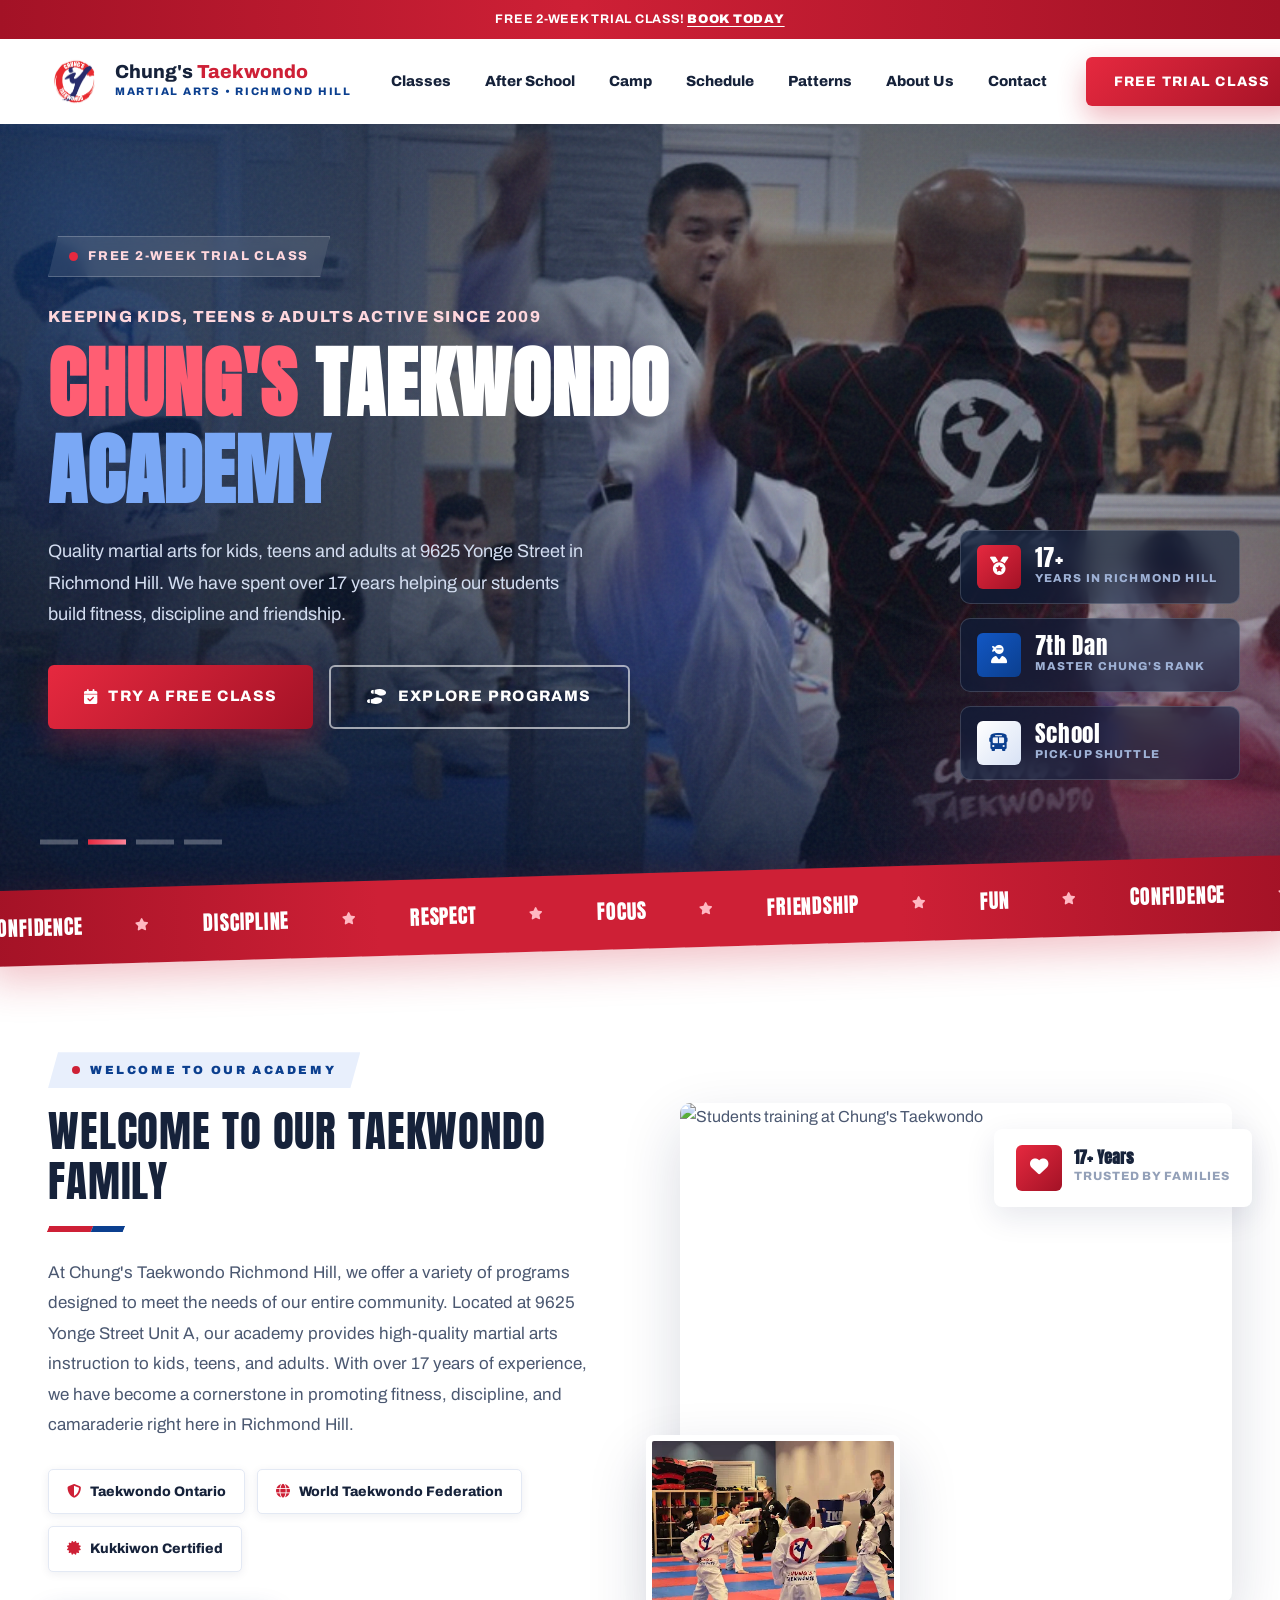
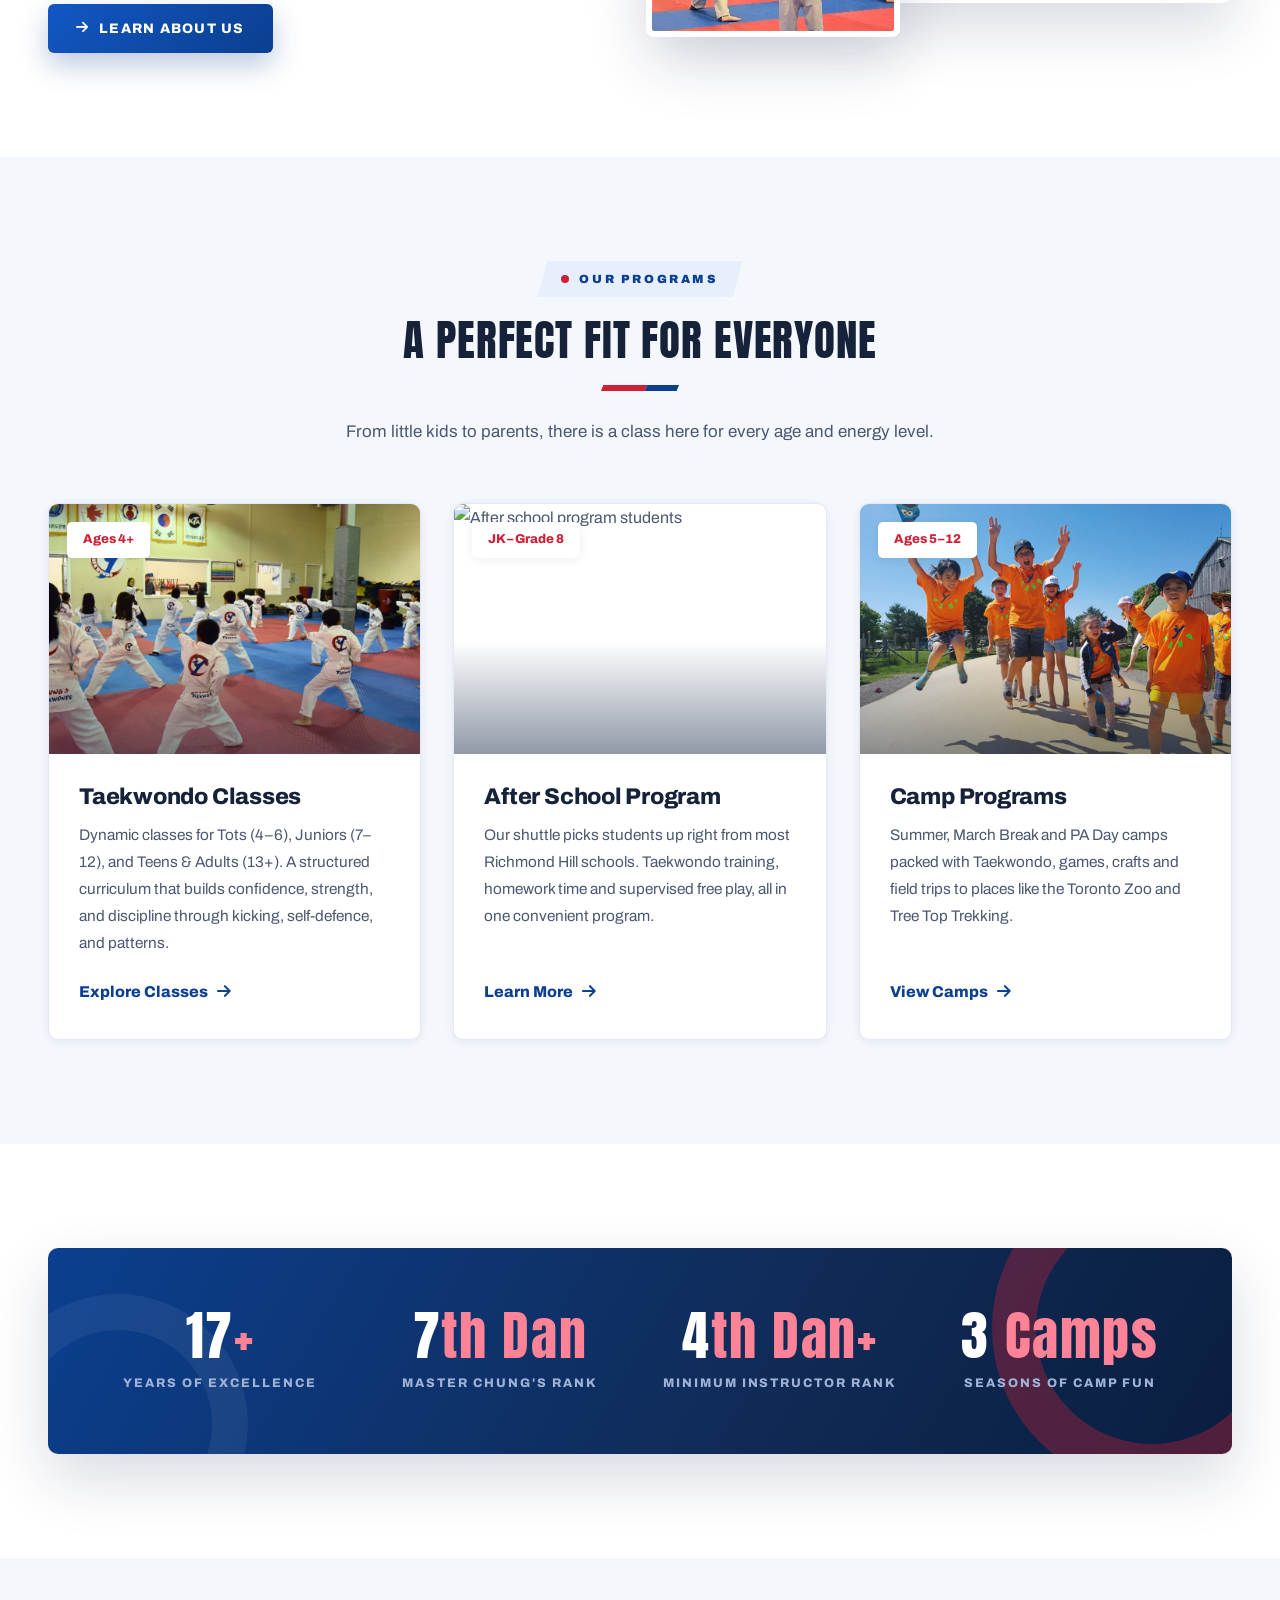
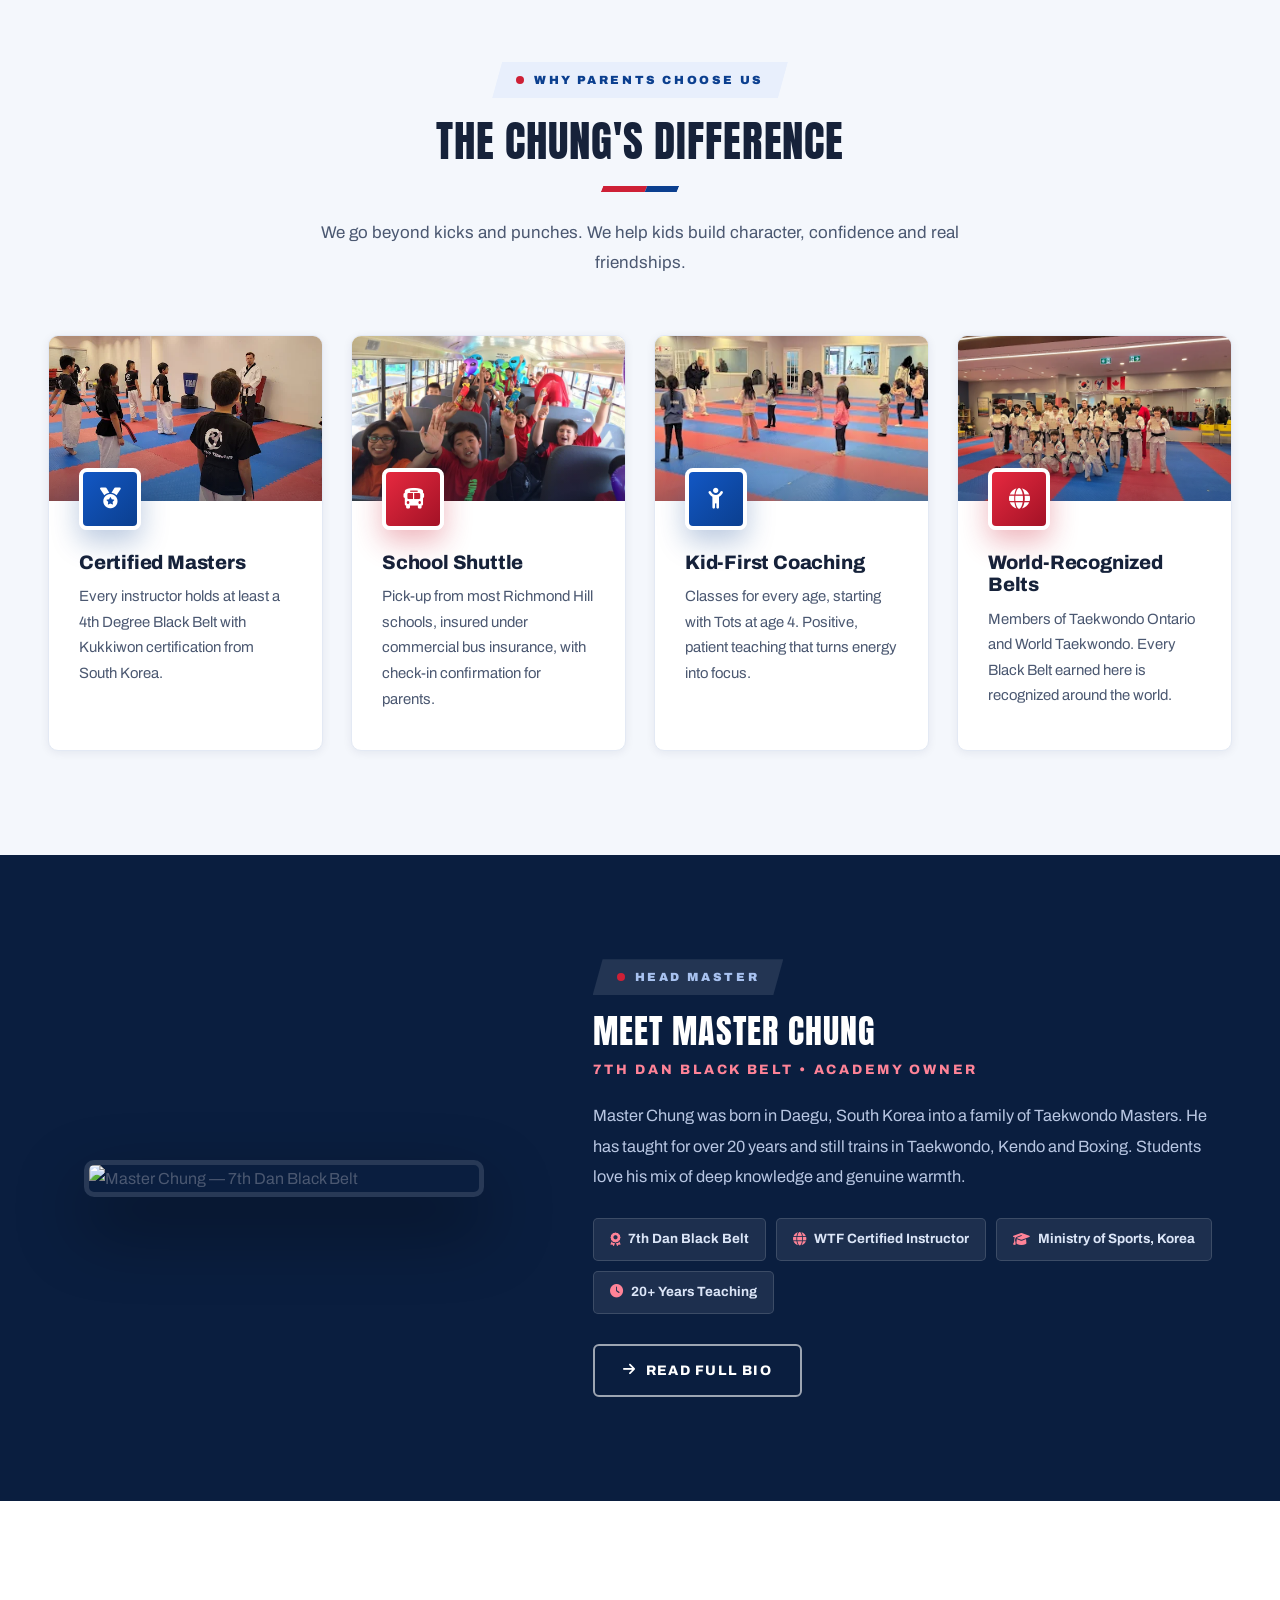
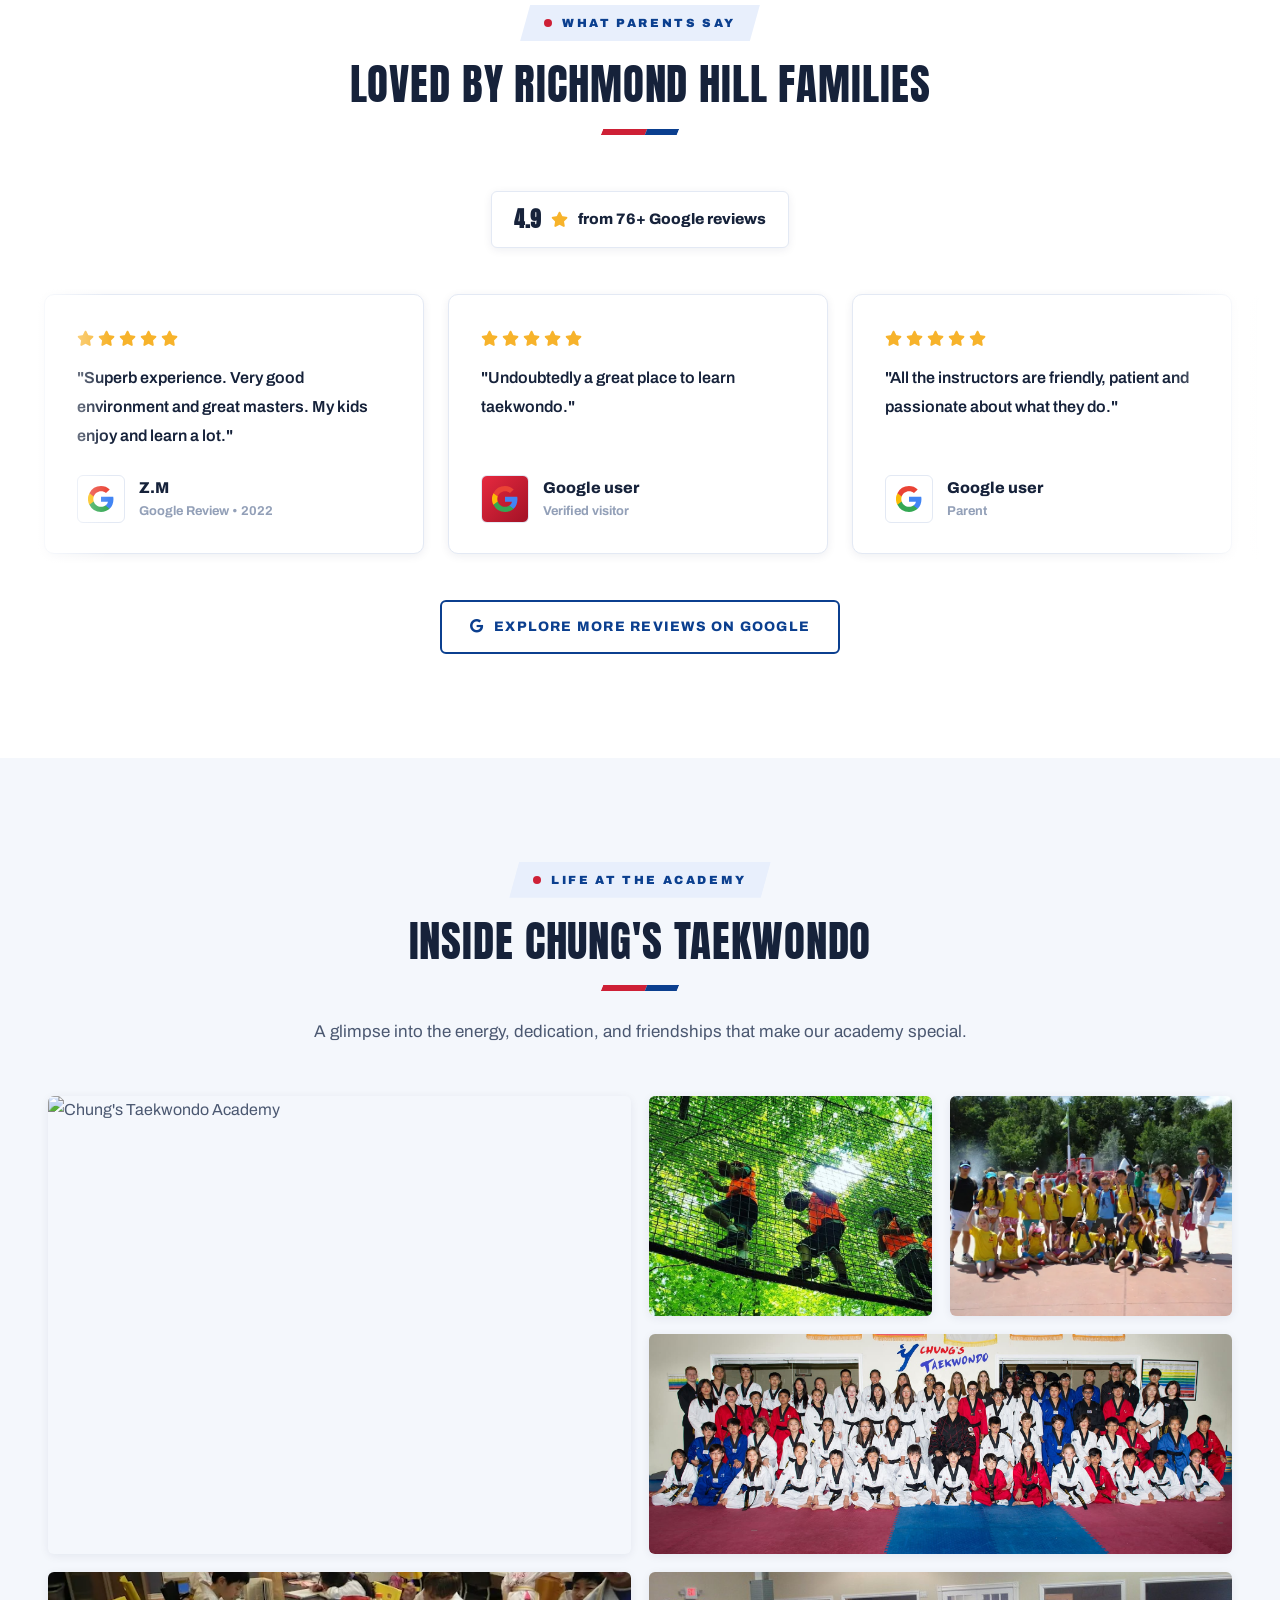
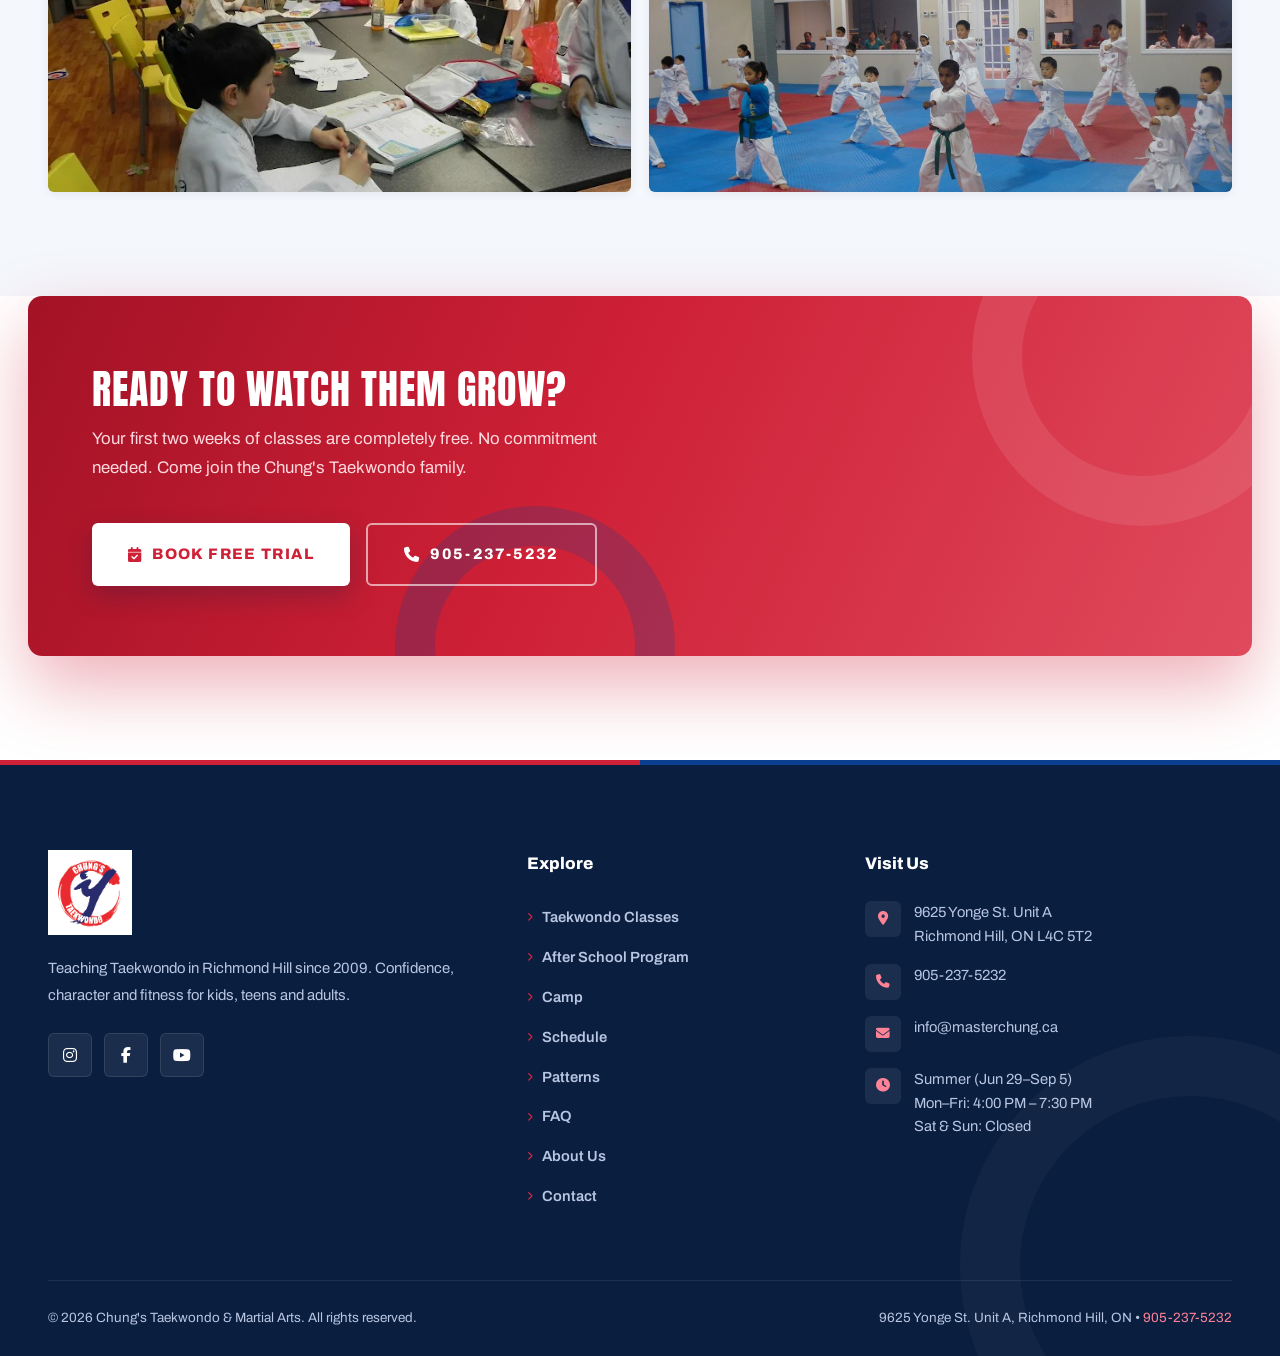
==== commit 4cabda62: "Replace nearly all Pexels with real academy photos; ours in hero spots Integrated 13 new authentic a" ====
--- a/index.html
+++ b/index.html
@@ -8,7 +8,7 @@
   <link rel="icon" type="image/png" href="images/logo.png" />
   <link rel="preconnect" href="https://fonts.googleapis.com" />
   <link rel="preconnect" href="https://fonts.gstatic.com" crossorigin />
-  <link rel="preload" as="image" href="images/hero.jpg" />
+  <link rel="preload" as="image" href="images/flying-side-kick.webp" />
   <link rel="stylesheet" href="css/style.css" />
   <link rel="stylesheet" href="https://cdnjs.cloudflare.com/ajax/libs/font-awesome/6.5.0/css/all.min.css" />
 </head>
@@ -65,10 +65,10 @@
 <!-- Hero — cinematic slideshow -->
 <section class="hero">
   <div class="hero-cinema">
-    <div class="cinema-slide" data-src="images/hero.jpg" style="background-image:url('images/hero.jpg');"></div>
-    <div class="cinema-slide" data-src="images/program1.jpg"></div>
-    <div class="cinema-slide" data-src="images/camp.jpg"></div>
-    <div class="cinema-slide" data-src="images/master.jpg"></div>
+    <div class="cinema-slide" data-src="images/flying-side-kick.webp" style="background-image:url('images/flying-side-kick.webp');"></div>
+    <div class="cinema-slide" data-src="images/dojo-board-break.jpg"></div>
+    <div class="cinema-slide" data-src="images/black-belt-testing.webp"></div>
+    <div class="cinema-slide" data-src="images/celebration.webp"></div>
   </div>
   <div class="hero-veil"></div>
   <div class="hero-tint"></div>
@@ -165,7 +165,7 @@
             <img src="images/program2.jpg" alt="Students training at Chung's Taekwondo" data-parallax="24" loading="lazy" />
           </div>
           <div class="photo-float">
-            <img src="images/gallery2.jpg" alt="Camp adventure at Tree Top Trekking" loading="lazy" />
+            <img src="images/child-during-class.webp" alt="Young students learning during class" loading="lazy" />
           </div>
           <div class="badge-float">
             <div class="ico"><i class="fa-solid fa-heart"></i></div>
@@ -264,25 +264,25 @@
     </div>
     <div class="grid-4" data-reveal-group>
       <div class="feature-box">
-        <div class="fb-photo"><img src="images/master.jpg" alt="Master Chung with the academy's black belt students" loading="lazy" /></div>
+        <div class="fb-photo"><img src="images/teaching.webp" alt="Instructor teaching a class of students" loading="lazy" /></div>
         <div class="feature-icon"><i class="fa-solid fa-medal"></i></div>
         <h3>Certified Masters</h3>
         <p>Every instructor holds at least a 4th Degree Black Belt with Kukkiwon certification from South Korea.</p>
       </div>
       <div class="feature-box">
-        <div class="fb-photo"><img src="images/stock/school-bus.jpg" alt="Yellow school bus" loading="lazy" /></div>
+        <div class="fb-photo"><img src="images/school-bus-trip.webp" alt="Camp students on the shuttle bus" loading="lazy" /></div>
         <div class="feature-icon"><i class="fa-solid fa-bus"></i></div>
         <h3>School Shuttle</h3>
         <p>Pick-up from most Richmond Hill schools, insured under commercial bus insurance, with check-in confirmation for parents.</p>
       </div>
       <div class="feature-box">
-        <div class="fb-photo"><img src="images/stock/coach-teach.jpg" alt="Instructor helping a young taekwondo student with a kick" loading="lazy" /></div>
+        <div class="fb-photo"><img src="images/toddlers-class.webp" alt="Young children in a Tots class" loading="lazy" /></div>
         <div class="feature-icon"><i class="fa-solid fa-child-reaching"></i></div>
         <h3>Kid-First Coaching</h3>
         <p>Classes for every age, starting with Tots at age 4. Positive, patient teaching that turns energy into focus.</p>
       </div>
       <div class="feature-box">
-        <div class="fb-photo"><img src="images/stock/belts-class.jpg" alt="Black belt instructor addressing a class of taekwondo students" loading="lazy" /></div>
+        <div class="fb-photo"><img src="images/black-belt-testing.webp" alt="Students with their belt-test certificates" loading="lazy" /></div>
         <div class="feature-icon"><i class="fa-solid fa-globe"></i></div>
         <h3>World-Recognized Belts</h3>
         <p>Members of Taekwondo Ontario and World Taekwondo. Every Black Belt earned here is recognized around the world.</p>
@@ -426,20 +426,20 @@
         <div class="gallery-overlay"><i class="fa-solid fa-expand"></i></div>
         <div class="gallery-caption">Tree Top Trekking adventure</div>
       </div>
-      <div class="gallery-item" data-src="images/gallery3.jpg">
-        <img src="images/gallery3.jpg" alt="Taekwondo class in session" loading="lazy" />
+      <div class="gallery-item" data-src="images/water-park.webp">
+        <img src="images/water-park.webp" alt="Camp water park day" loading="lazy" />
         <div class="gallery-overlay"><i class="fa-solid fa-expand"></i></div>
-        <div class="gallery-caption">Camp games day</div>
+        <div class="gallery-caption">Camp water park day</div>
       </div>
       <div class="gallery-item" data-src="images/master.jpg">
         <img src="images/master.jpg" alt="The whole Chung's Taekwondo family with Master Chung" loading="lazy" />
         <div class="gallery-overlay"><i class="fa-solid fa-expand"></i></div>
         <div class="gallery-caption">Our whole Taekwondo family</div>
       </div>
-      <div class="gallery-item" data-src="images/afterschool-banner.jpg">
-        <img src="images/afterschool-banner.jpg" alt="After school program" loading="lazy" />
+      <div class="gallery-item" data-src="images/afterschool-homework.webp">
+        <img src="images/afterschool-homework.webp" alt="After school homework time" loading="lazy" />
         <div class="gallery-overlay"><i class="fa-solid fa-expand"></i></div>
-        <div class="gallery-caption">After school program</div>
+        <div class="gallery-caption">After school homework</div>
       </div>
       <div class="gallery-item" data-src="images/dojo-class-line.jpg">
         <img src="images/dojo-class-line.jpg" alt="Full class practicing patterns on the mats" loading="lazy" />
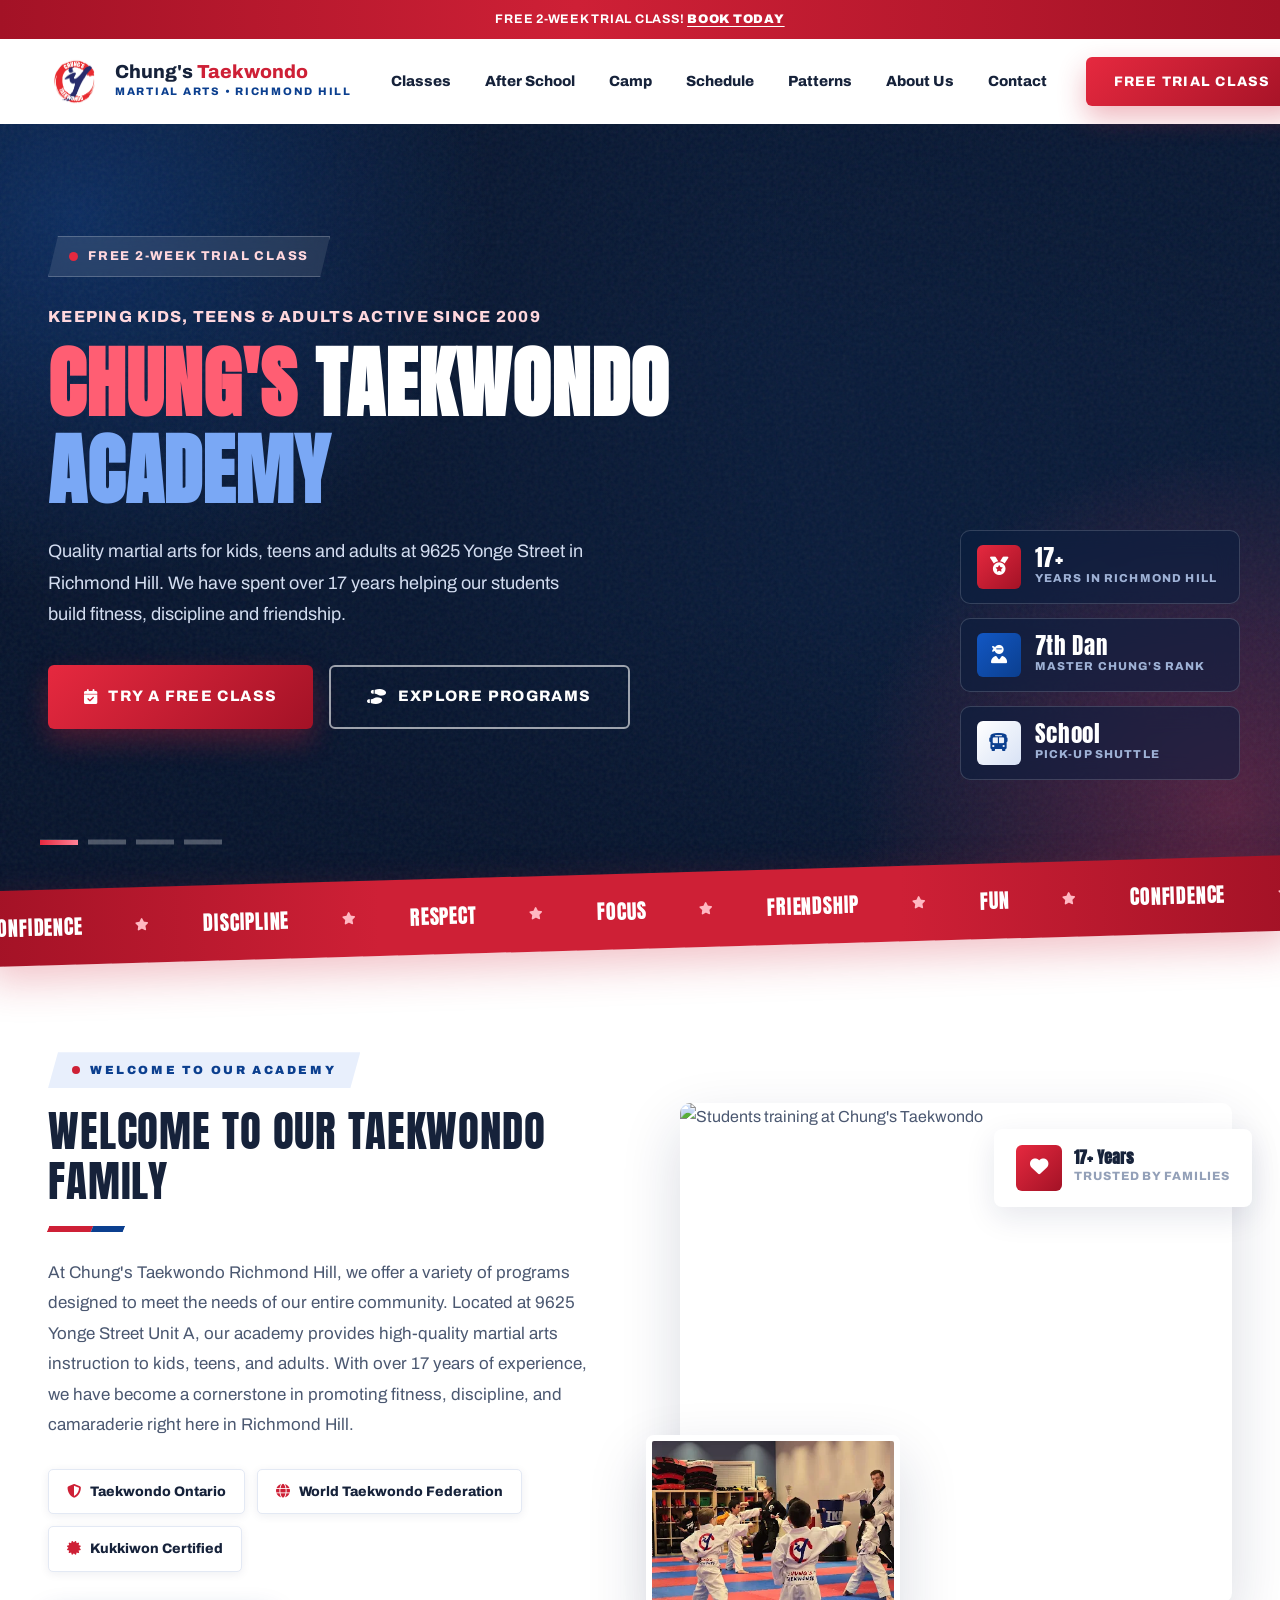
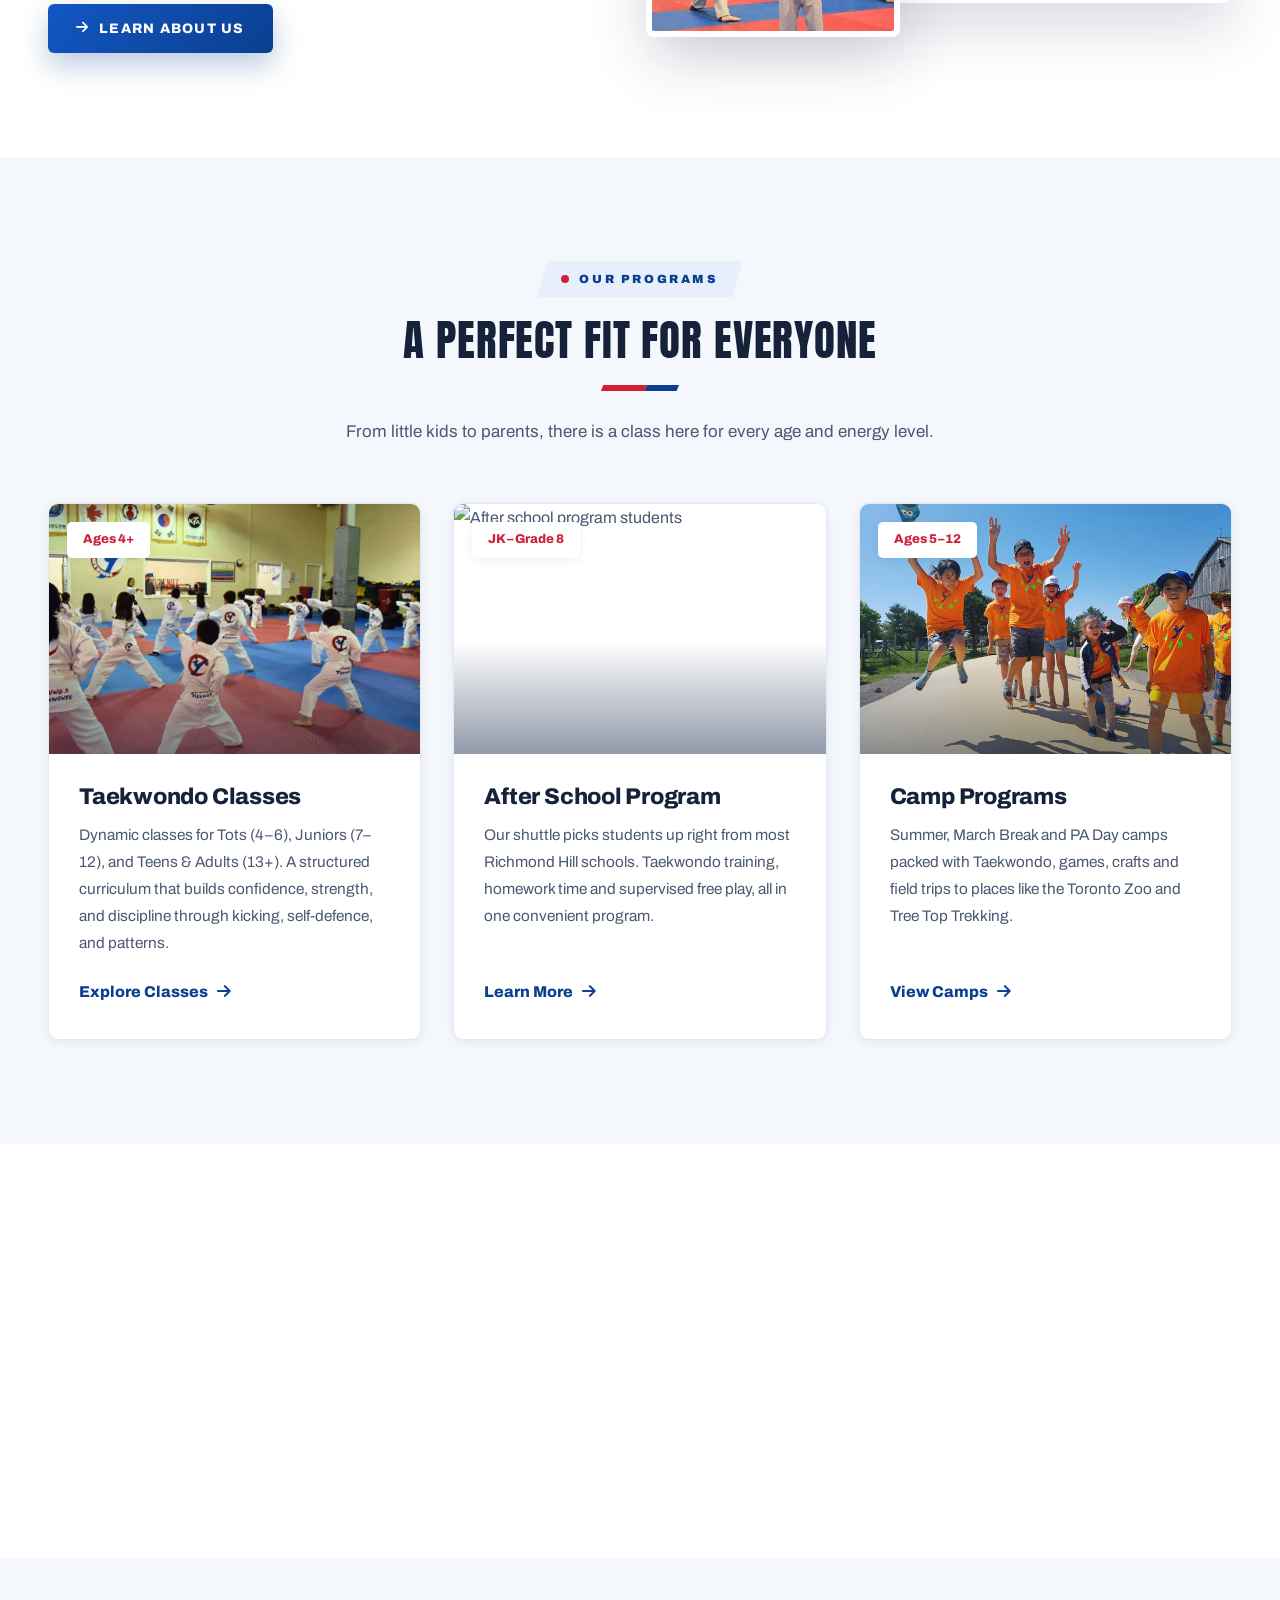
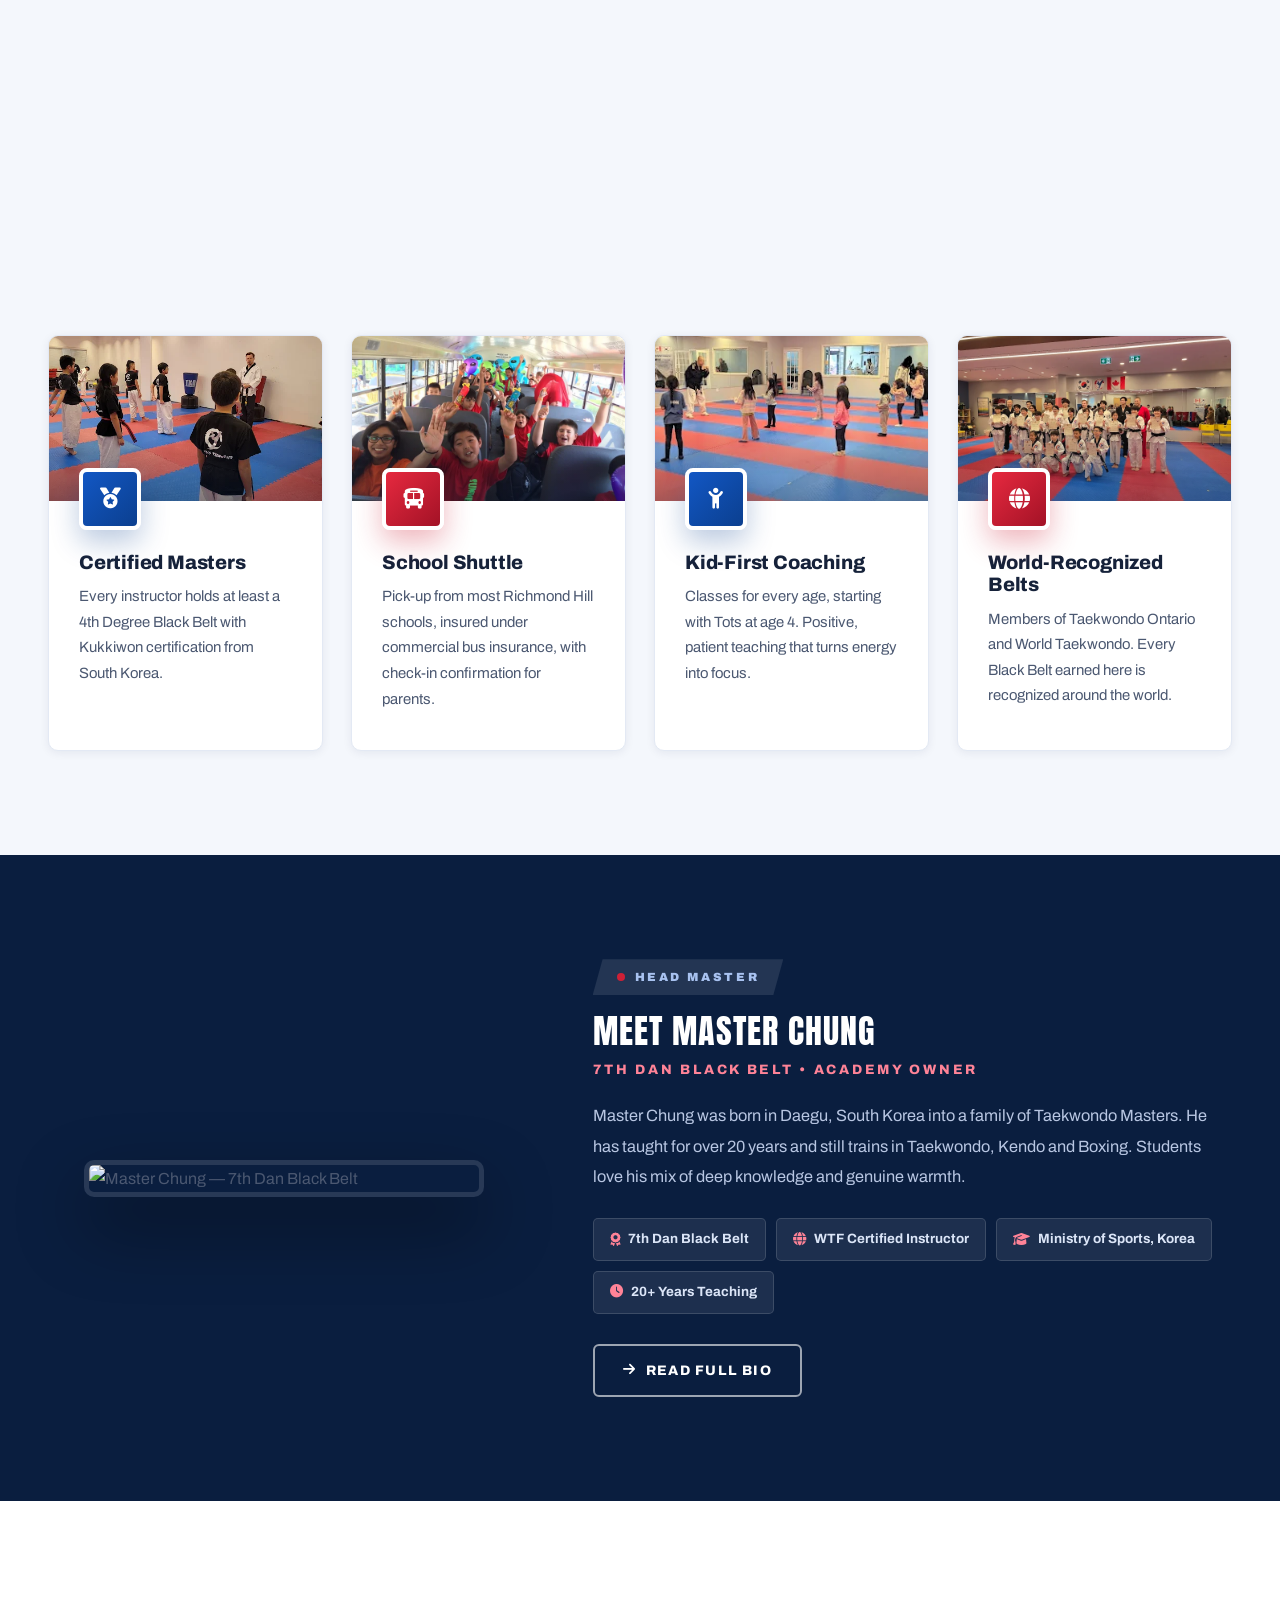
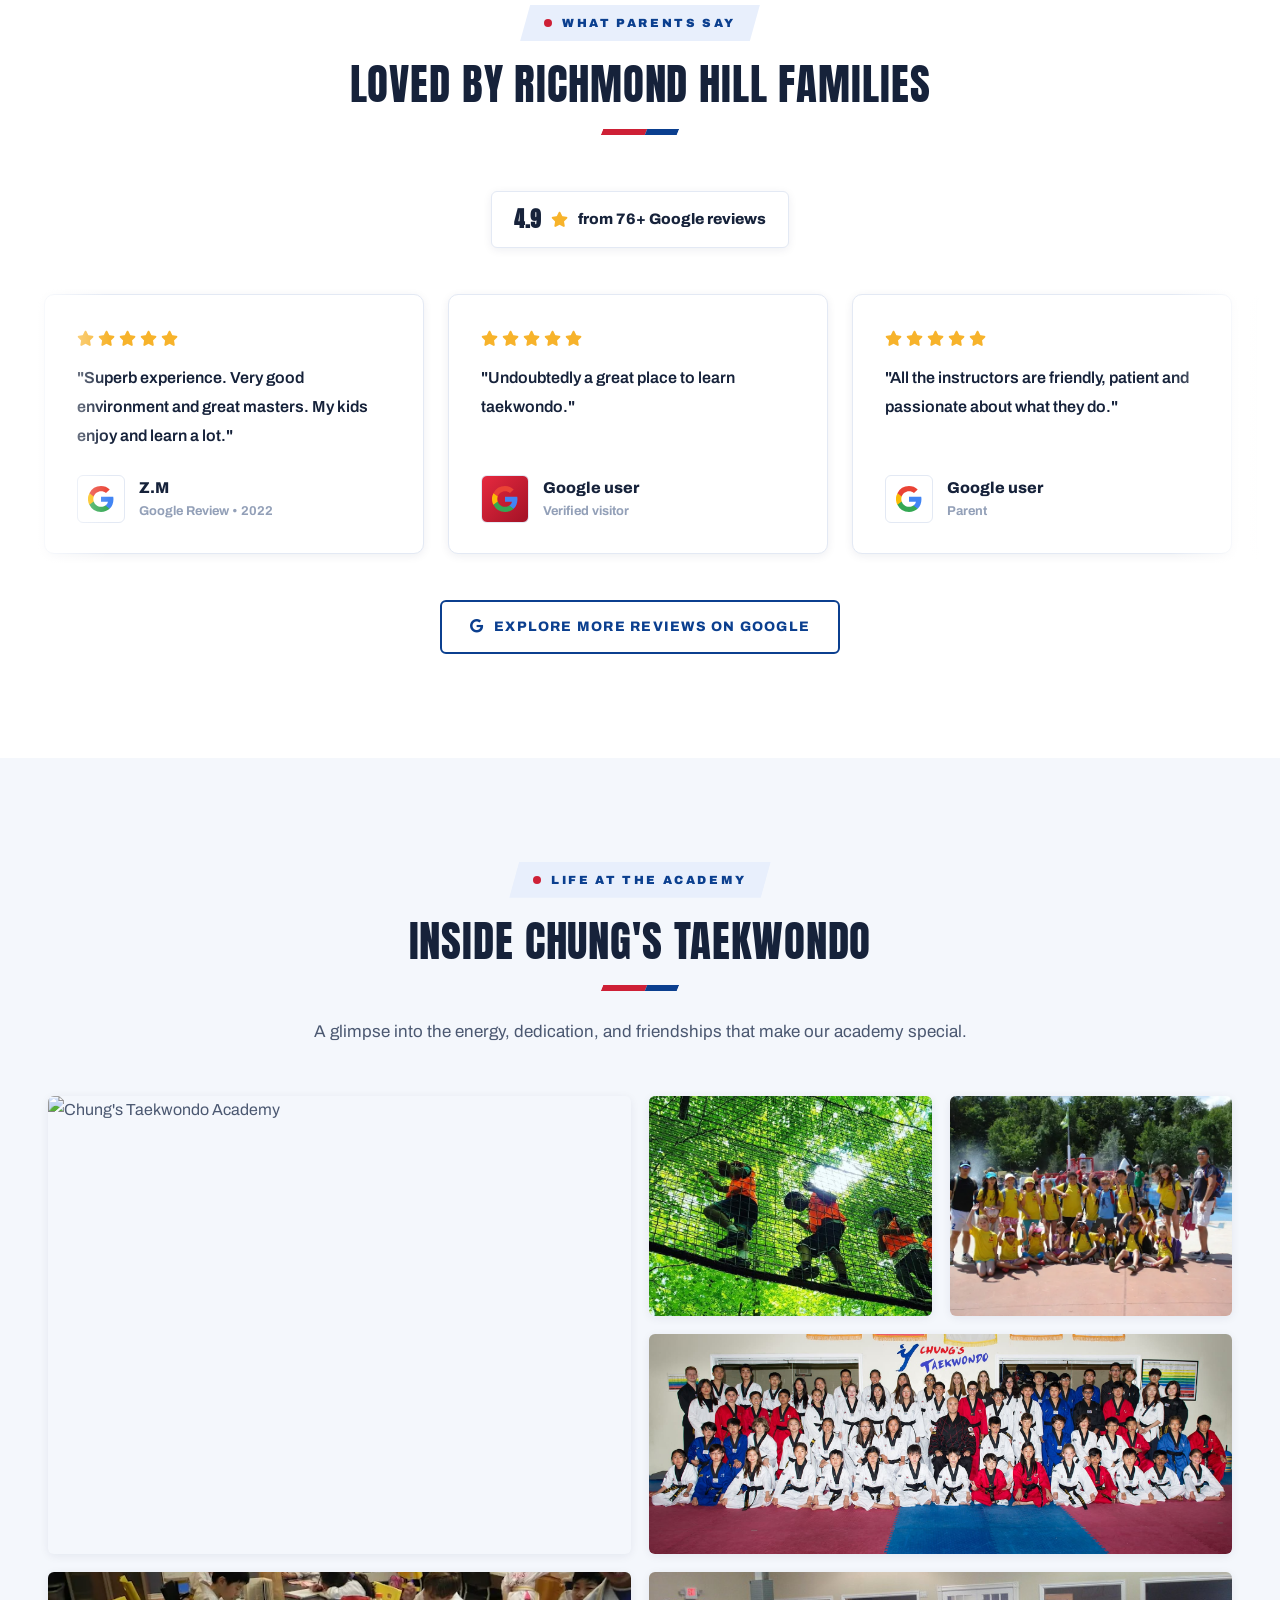
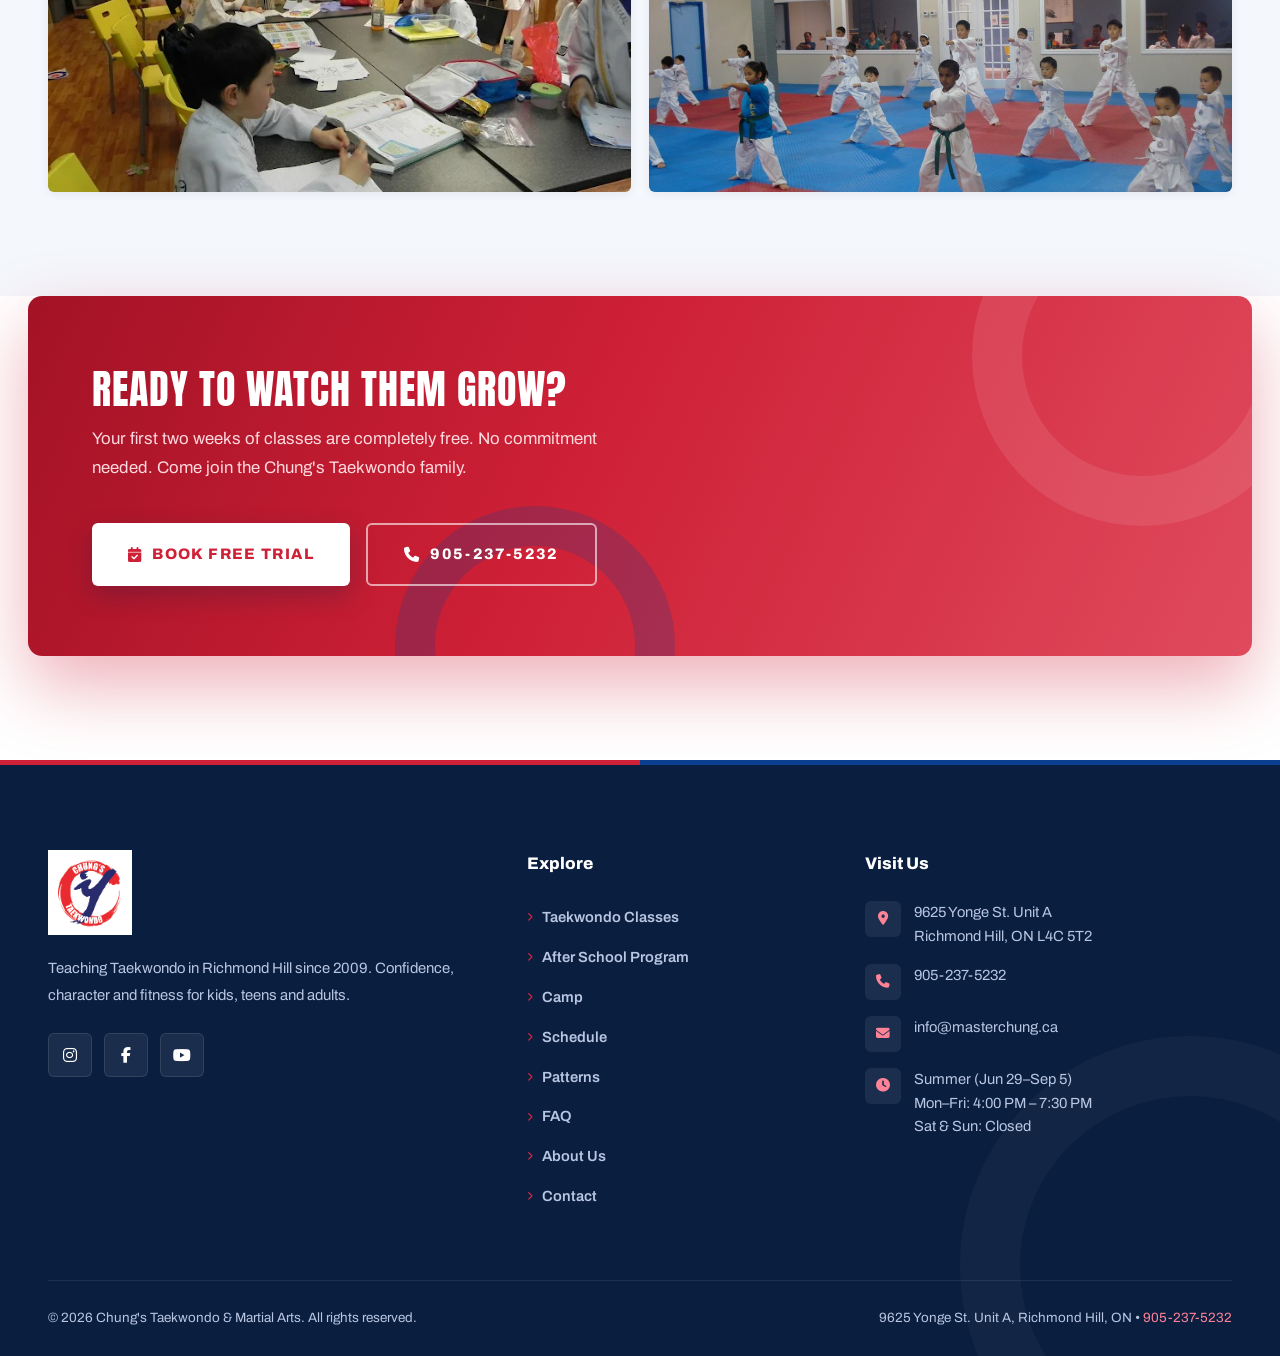
==== commit 48eb86d2: "Revert homepage hero to calmer slideshow; move action photos to page heroes - Homepage hero slidesho" ====
--- a/index.html
+++ b/index.html
@@ -8,7 +8,7 @@
   <link rel="icon" type="image/png" href="images/logo.png" />
   <link rel="preconnect" href="https://fonts.googleapis.com" />
   <link rel="preconnect" href="https://fonts.gstatic.com" crossorigin />
-  <link rel="preload" as="image" href="images/flying-side-kick.webp" />
+  <link rel="preload" as="image" href="images/hero.jpg" />
   <link rel="stylesheet" href="css/style.css" />
   <link rel="stylesheet" href="https://cdnjs.cloudflare.com/ajax/libs/font-awesome/6.5.0/css/all.min.css" />
 </head>
@@ -65,10 +65,10 @@
 <!-- Hero — cinematic slideshow -->
 <section class="hero">
   <div class="hero-cinema">
-    <div class="cinema-slide" data-src="images/flying-side-kick.webp" style="background-image:url('images/flying-side-kick.webp');"></div>
-    <div class="cinema-slide" data-src="images/dojo-board-break.jpg"></div>
-    <div class="cinema-slide" data-src="images/black-belt-testing.webp"></div>
-    <div class="cinema-slide" data-src="images/celebration.webp"></div>
+    <div class="cinema-slide" data-src="images/hero.jpg" style="background-image:url('images/hero.jpg');"></div>
+    <div class="cinema-slide" data-src="images/program1.jpg"></div>
+    <div class="cinema-slide" data-src="images/camp.jpg"></div>
+    <div class="cinema-slide" data-src="images/master.jpg"></div>
   </div>
   <div class="hero-veil"></div>
   <div class="hero-tint"></div>
@@ -215,7 +215,7 @@
       <div class="card">
         <div class="card-img">
           <span class="card-tag">Ages 5&ndash;12</span>
-          <img src="images/camp.jpg" alt="Kids having fun at camp" loading="lazy" />
+          <img src="images/mc-camp.jpg" alt="Kids having fun at camp" loading="lazy" />
         </div>
         <div class="card-body">
           <h3 class="card-title">Camp Programs</h3>
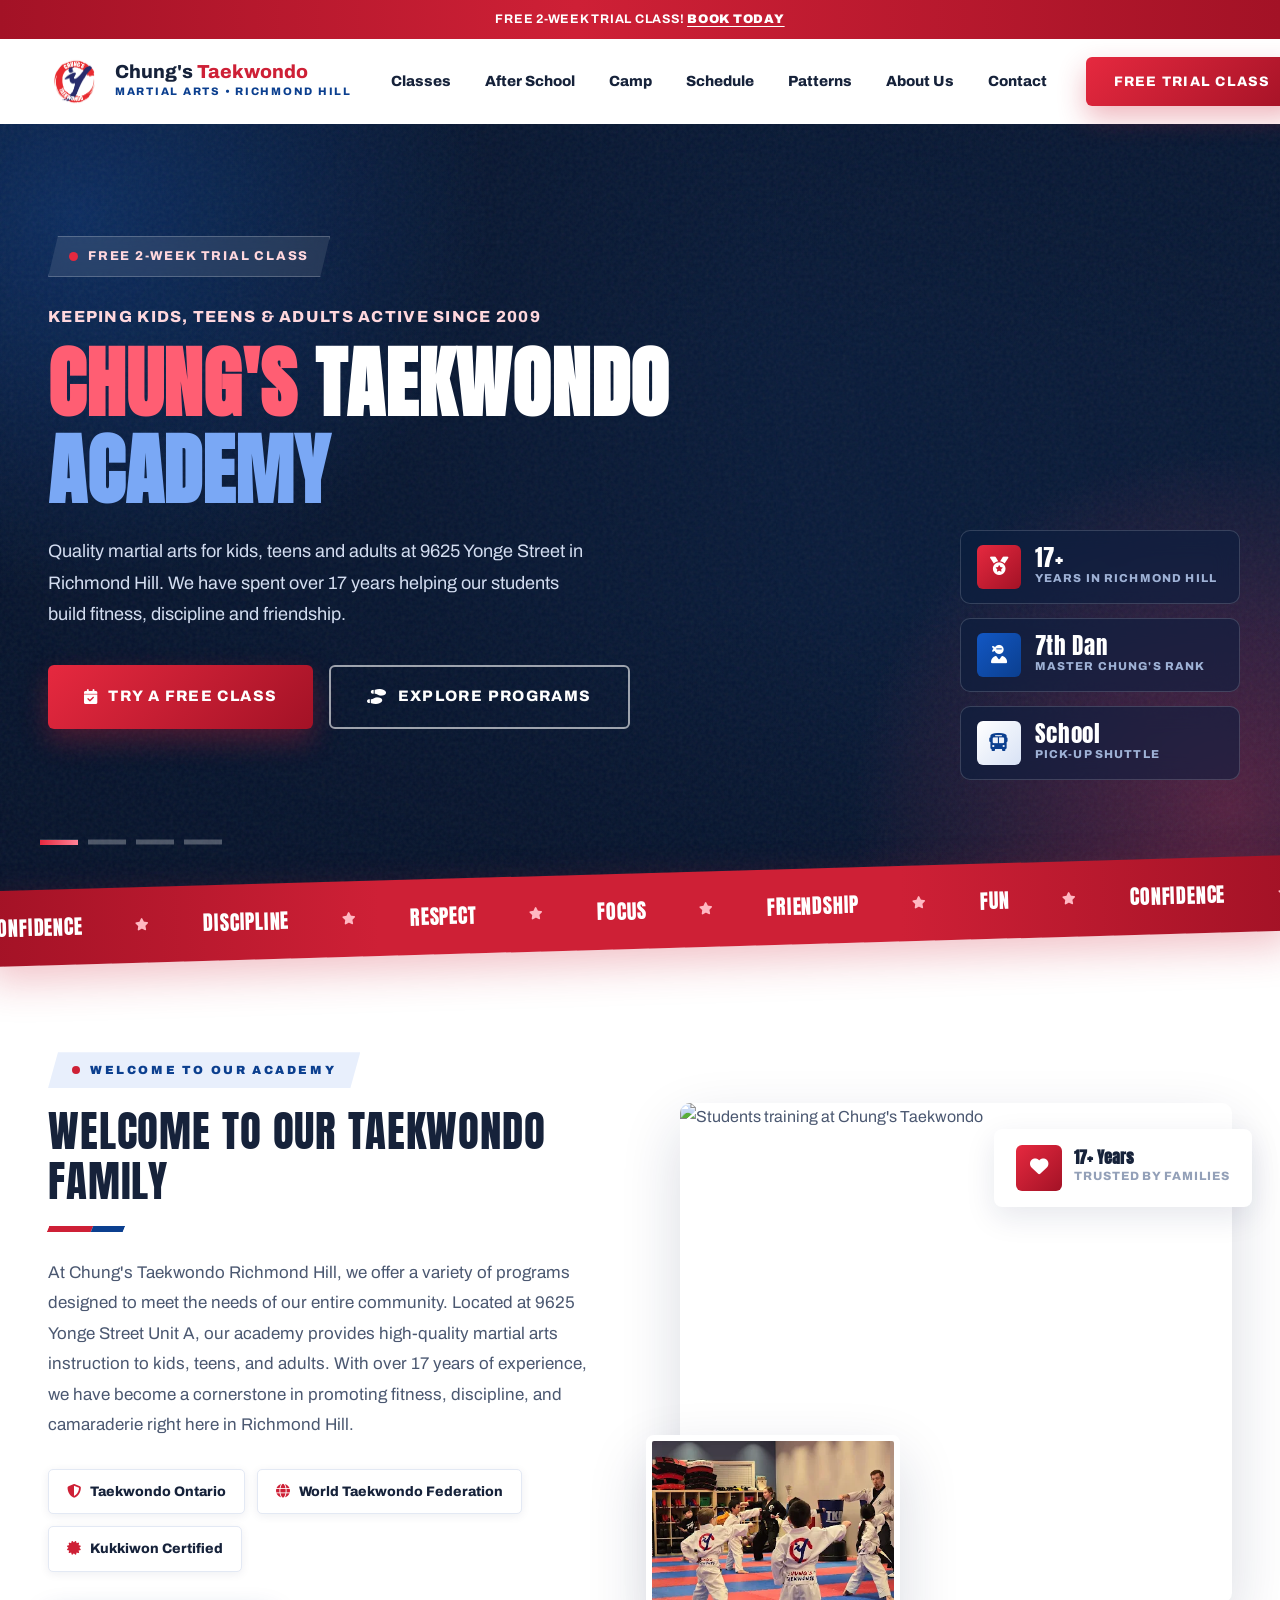
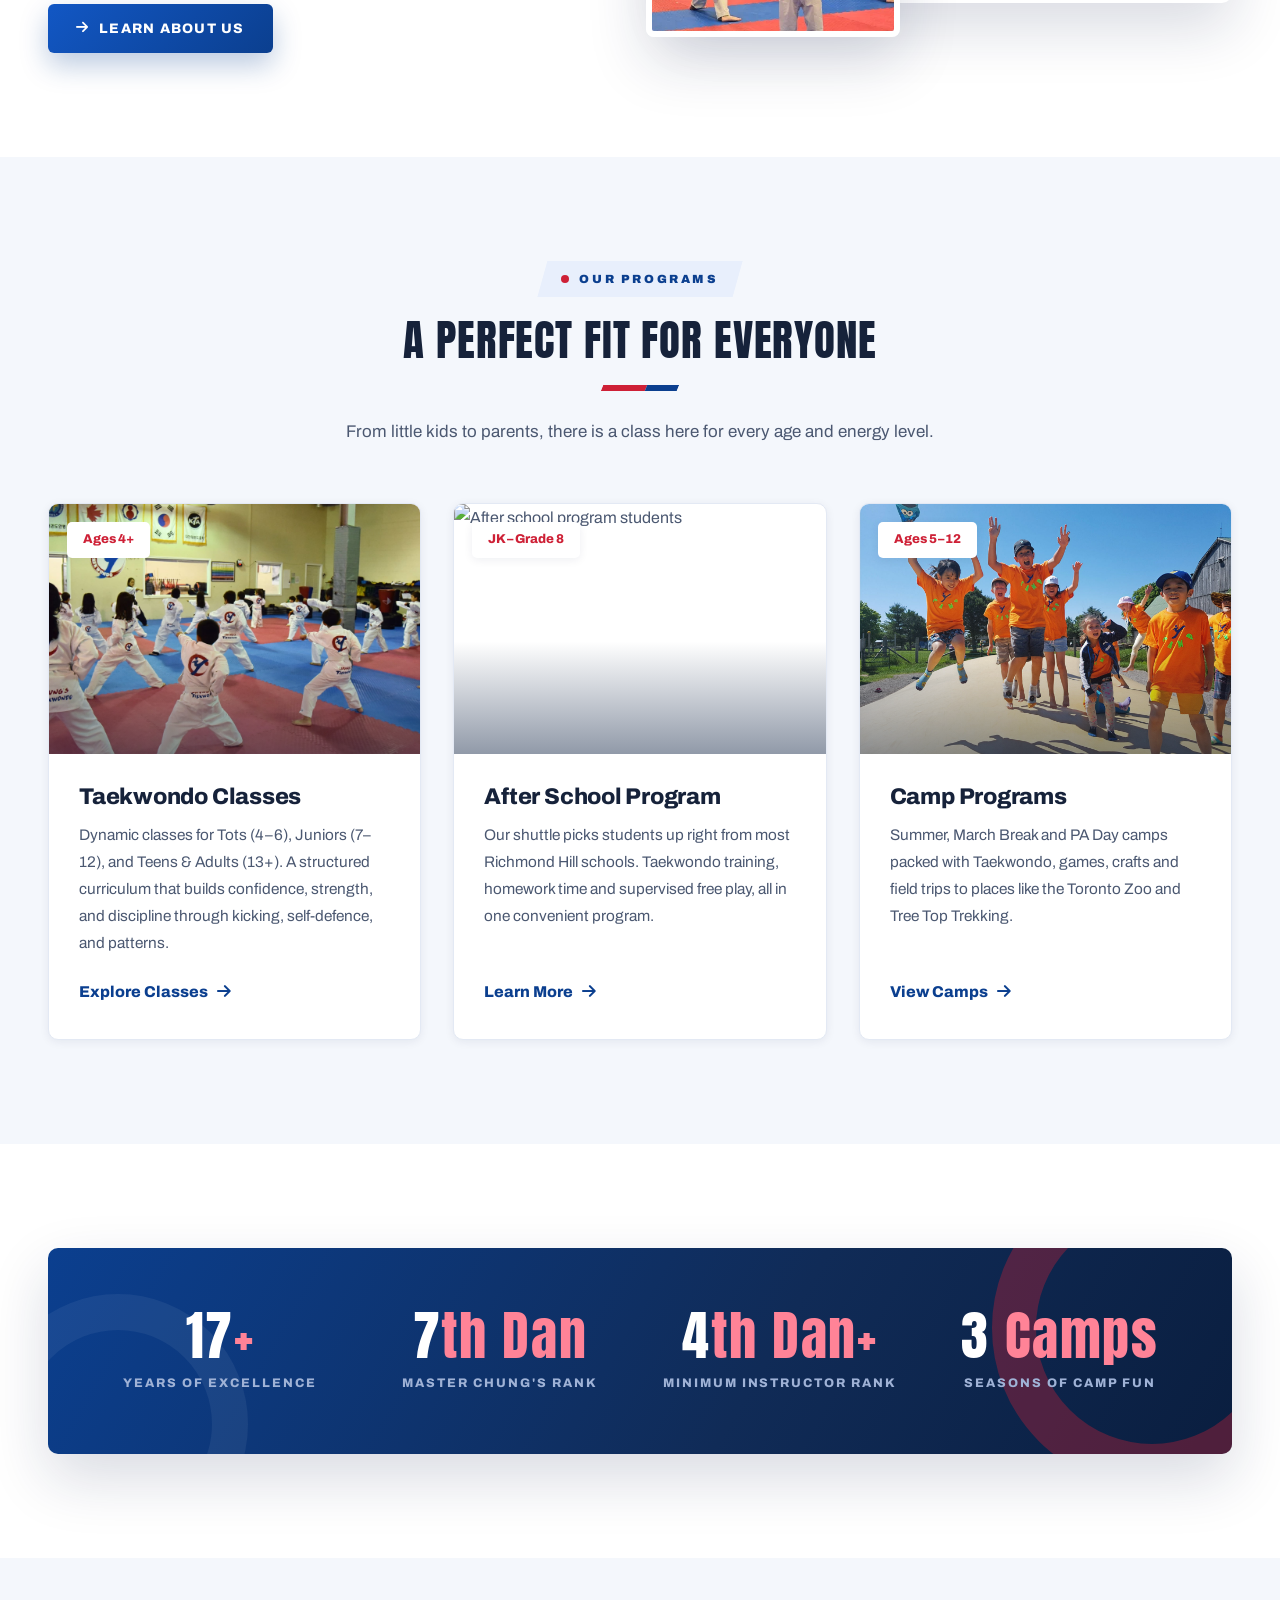
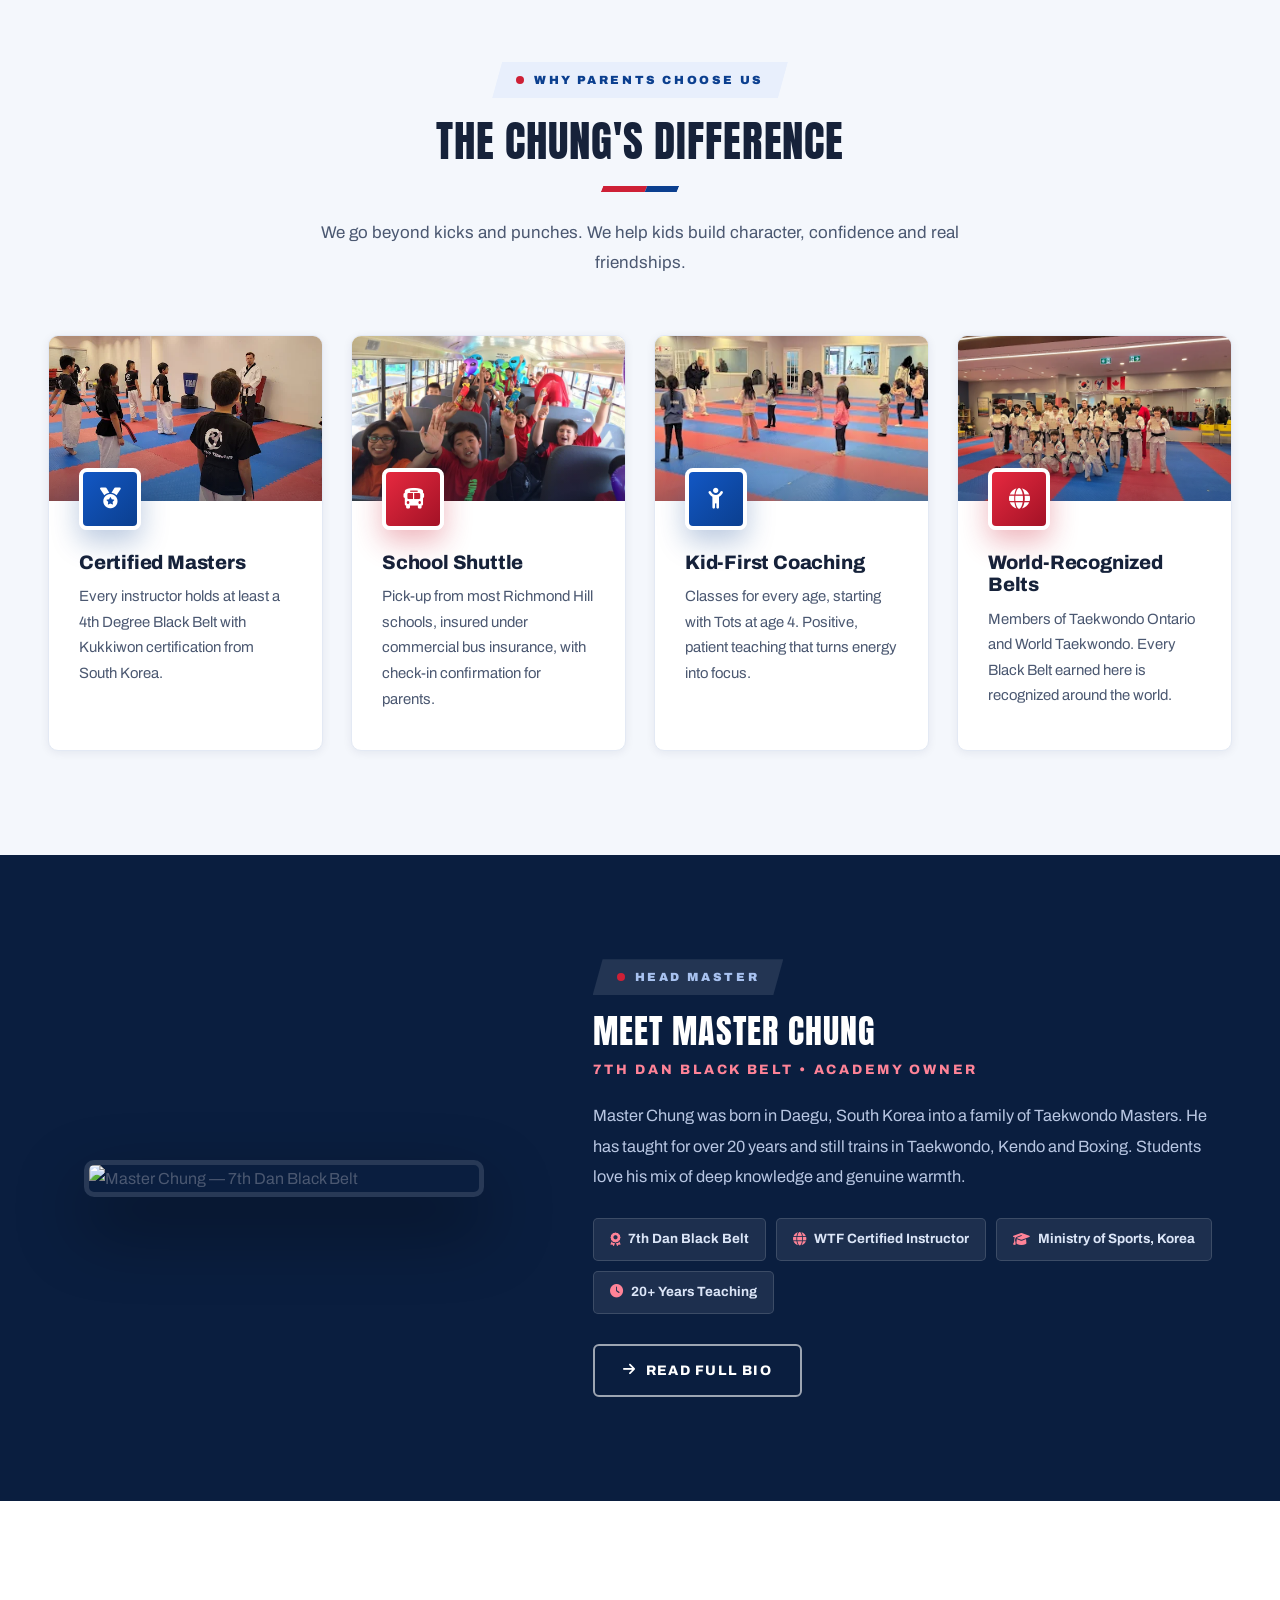
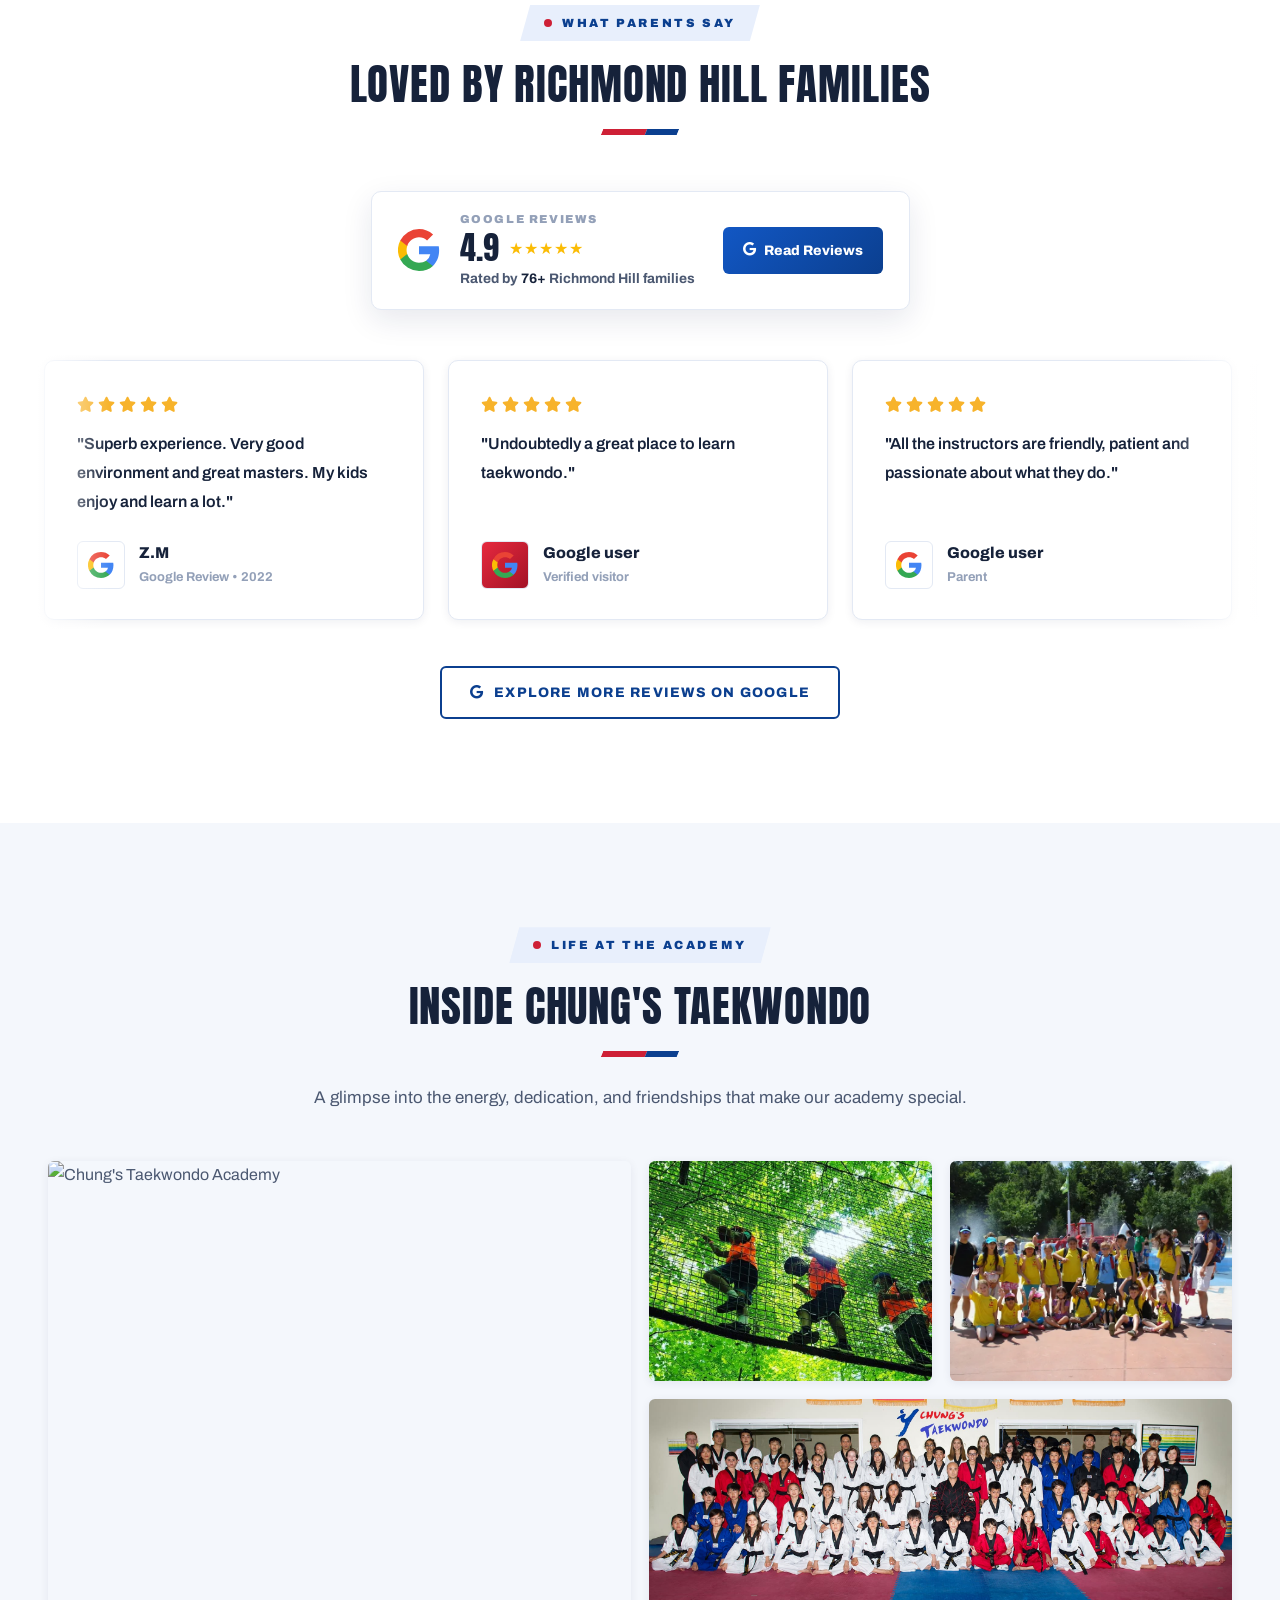
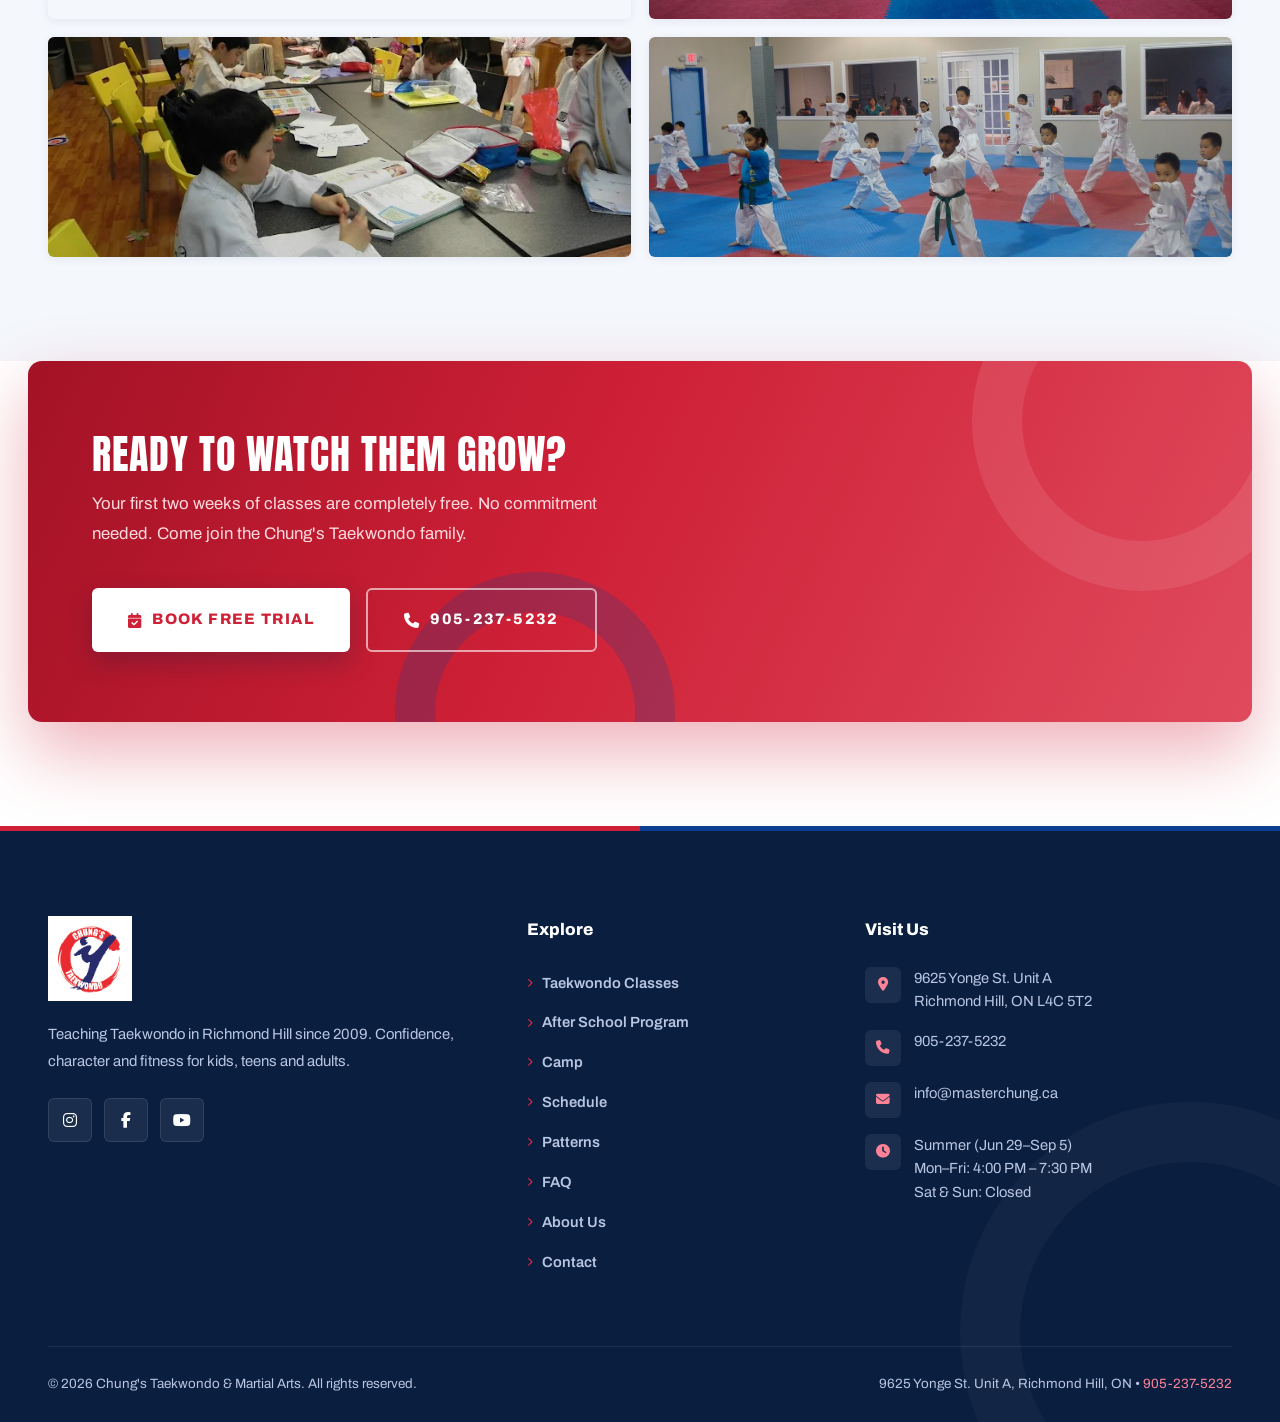
==== commit 03b12858: "Embed Koryo/Keumgang videos, taller heroes, reviews + split-section polish - Black Belt Patterns: em" ====
--- a/index.html
+++ b/index.html
@@ -327,8 +327,16 @@
       <h2 class="section-title">Loved by Richmond Hill Families</h2>
       <div class="divider center"></div>
     </div>
-    <div class="text-center" data-reveal style="margin-bottom:36px;">
-      <span class="rating-badge"><span class="score">4.9</span> <i class="fa-solid fa-star"></i> from 76+ Google reviews</span>
+    <div class="text-center" data-reveal style="margin-bottom:40px;">
+      <div class="google-summary">
+        <div class="gs-logo"><svg viewBox="0 0 24 24" aria-label="Google"><path fill="#4285F4" d="M23.5 12.27c0-.85-.08-1.67-.22-2.46H12v4.65h6.45a5.52 5.52 0 0 1-2.39 3.62v3h3.87c2.26-2.09 3.57-5.17 3.57-8.81z"/><path fill="#34A853" d="M12 24c3.24 0 5.96-1.07 7.94-2.91l-3.87-3c-1.08.72-2.45 1.15-4.07 1.15-3.13 0-5.78-2.11-6.73-4.96H1.29v3.09A12 12 0 0 0 12 24z"/><path fill="#FBBC05" d="M5.27 14.28a7.2 7.2 0 0 1 0-4.56V6.63H1.29a12 12 0 0 0 0 10.74l3.98-3.09z"/><path fill="#EA4335" d="M12 4.77c1.76 0 3.35.61 4.6 1.8l3.44-3.44A11.97 11.97 0 0 0 12 0 12 12 0 0 0 1.29 6.63l3.98 3.09C6.22 6.88 8.87 4.77 12 4.77z"/></svg></div>
+        <div class="gs-meta">
+          <div class="gs-brand">Google Reviews</div>
+          <div class="gs-top"><span class="gs-score">4.9</span><span class="gs-stars">&#9733;&#9733;&#9733;&#9733;&#9733;</span></div>
+          <div class="gs-sub">Rated by <strong>76+</strong> Richmond Hill families</div>
+        </div>
+        <a class="gs-cta" href="https://www.google.com/maps/search/?api=1&amp;query=Chung%27s+Taekwondo+9625+Yonge+St+Richmond+Hill" target="_blank" rel="noopener"><i class="fa-brands fa-google"></i> Read Reviews</a>
+      </div>
     </div>
     <div class="review-slider" data-reveal>
       <div class="review-track">
--- a/css/style.css
+++ b/css/style.css
@@ -1463,7 +1463,7 @@
    ========================================================================== */
 .page-hero {
   position: relative;
-  min-height: 520px;
+  min-height: 620px;
   display: flex;
   align-items: center;
   overflow: hidden;
@@ -1484,7 +1484,7 @@
     radial-gradient(50% 80% at 90% 100%, rgba(206, 32, 54, 0.35), transparent 70%);
 }
 .page-hero .container { position: relative; z-index: 2; width: 100%; }
-.page-hero-content { padding: 120px 0 130px; }
+.page-hero-content { padding: 150px 0 160px; }
 .breadcrumb {
   display: inline-flex;
   align-items: center;
@@ -2316,6 +2316,44 @@
 .rating-badge .score { font-family: var(--font-display); font-size: 1.3rem; letter-spacing: 0.02em; }
 .rating-badge i { color: #f7b32b; }
 
+/* Google Reviews summary card */
+.google-summary {
+  display: inline-flex;
+  align-items: center;
+  gap: 20px;
+  padding: 18px 26px;
+  border-radius: var(--radius-lg);
+  background: var(--white);
+  border: 1.5px solid var(--line);
+  box-shadow: var(--shadow);
+  text-align: left;
+}
+.google-summary .gs-logo { width: 42px; height: 42px; flex-shrink: 0; }
+.google-summary .gs-logo svg { width: 100%; height: 100%; display: block; }
+.google-summary .gs-meta { display: flex; flex-direction: column; gap: 3px; }
+.google-summary .gs-brand {
+  font-size: 0.72rem; font-weight: 900; letter-spacing: 0.14em; text-transform: uppercase; color: var(--mist);
+}
+.google-summary .gs-top { display: flex; align-items: center; gap: 10px; }
+.google-summary .gs-score { font-family: var(--font-display); font-size: 2rem; color: var(--ink); line-height: 1; }
+.google-summary .gs-stars { color: #fbbc05; font-size: 1rem; letter-spacing: 1px; }
+.google-summary .gs-sub { font-size: 0.86rem; font-weight: 700; color: var(--slate); }
+.google-summary .gs-sub strong { color: var(--ink); }
+.google-summary .gs-cta {
+  margin-left: 8px;
+  display: inline-flex; align-items: center; gap: 8px;
+  padding: 12px 20px; border-radius: var(--radius);
+  background: linear-gradient(135deg, var(--blue-bright), var(--blue));
+  color: var(--white); font-family: var(--font-body); font-weight: 800; font-size: 0.86rem;
+  white-space: nowrap; transition: transform var(--transition), box-shadow var(--transition);
+}
+.google-summary .gs-cta:hover { transform: translateY(-2px); box-shadow: var(--shadow-blue); }
+@media (max-width: 560px) {
+  .google-summary { flex-direction: column; gap: 14px; padding: 22px; text-align: center; }
+  .google-summary .gs-top, .google-summary .gs-meta { align-items: center; }
+  .google-summary .gs-cta { margin-left: 0; }
+}
+
 /* ==========================================================================
    GALLERY CAPTIONS
    ========================================================================== */
@@ -2456,10 +2494,16 @@
 .section-navy .pattern-link:hover { color: var(--white); }
 
 /* Master portrait: show the full standing figure, no leg crop */
-.split-img.portrait-frame { background: linear-gradient(160deg, var(--navy) 0%, var(--navy-2) 100%); }
-.split-img.portrait-frame img { object-fit: contain; object-position: center bottom; }
+/* Head-master portrait: blend the panel with the photo's own blue-starburst
+   backdrop so the contained figure reads as a deliberate portrait, not a gap */
+.split-img.portrait-frame {
+  background: radial-gradient(ellipse 60% 75% at 50% 42%, #1257c4 0%, #0b3f8f 38%, #0a1e3f 100%);
+}
+.split-img.portrait-frame img { object-fit: contain; object-position: center; padding: 24px 0; }
+.split-img.portrait-frame .split-img-overlay { display: none; }
 @media (max-width: 1024px) {
-  .split-img.portrait-frame { min-height: 520px; }
+  .split-img.portrait-frame { min-height: 560px; }
+  .split-img.portrait-frame img { padding: 40px 0; }
 }
 
 /* After-school benefits: photo above the checklist */
@@ -2549,7 +2593,7 @@
   margin-top: 48px;
   border-radius: var(--radius-lg);
   overflow: hidden;
-  min-height: 280px;
+  min-height: 420px;
   display: flex;
   align-items: flex-end;
   box-shadow: var(--shadow-lg);
@@ -2560,7 +2604,7 @@
   width: 100%;
   height: 100%;
   object-fit: cover;
-  object-position: center 30%;
+  object-position: center 35%;
 }
 .breaking-banner::after {
   content: '';
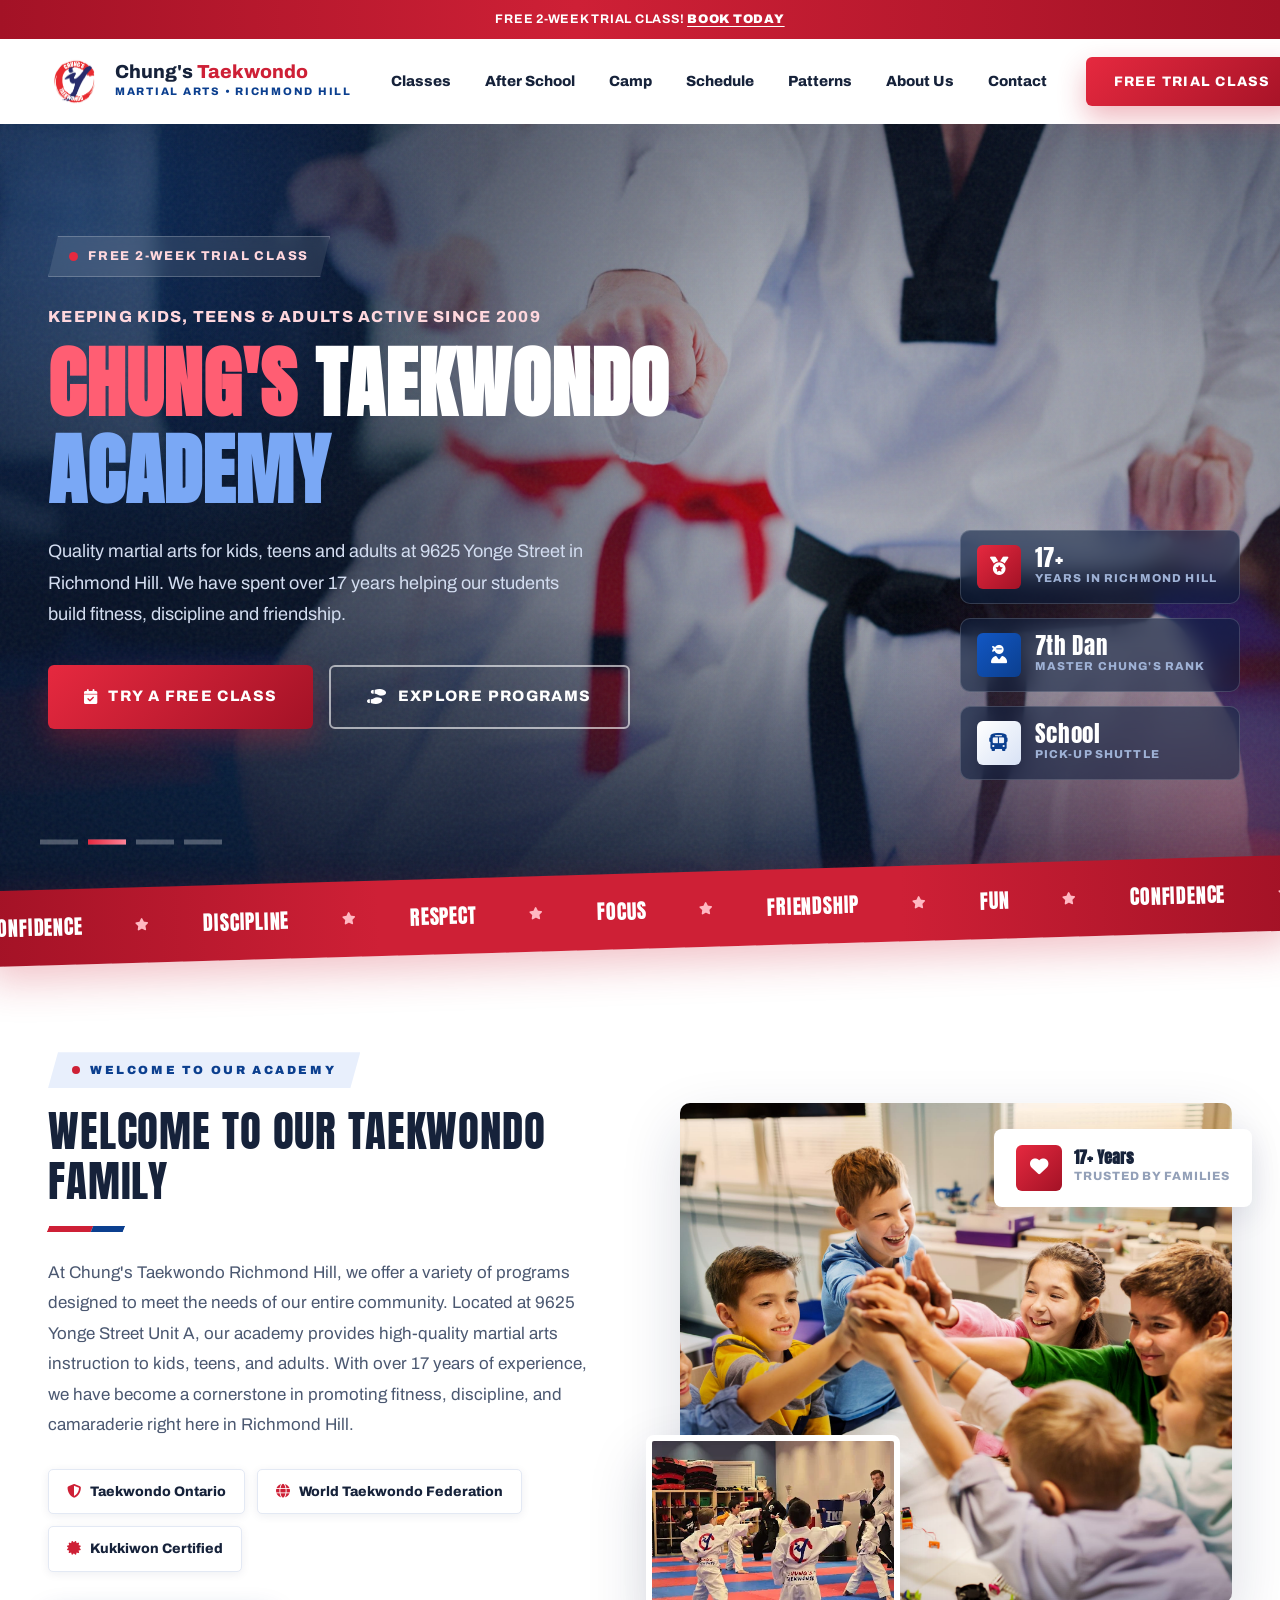
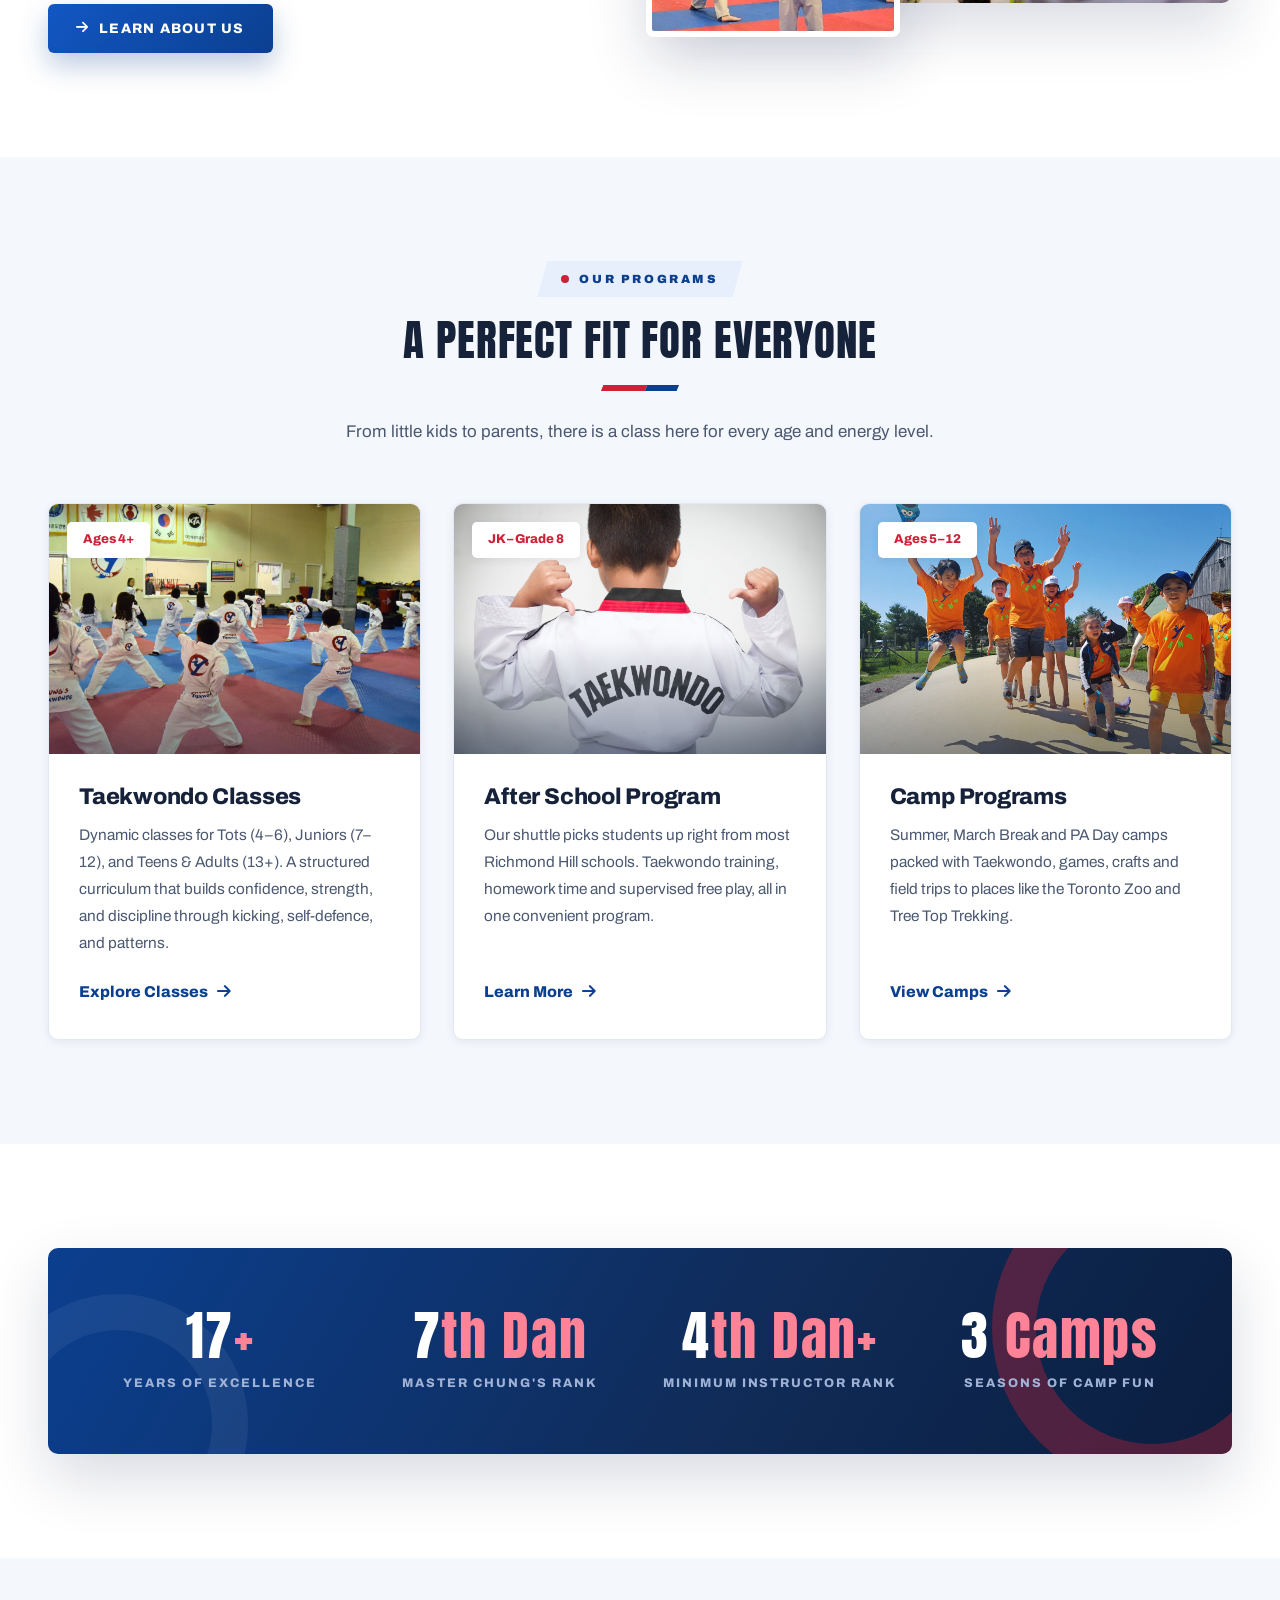
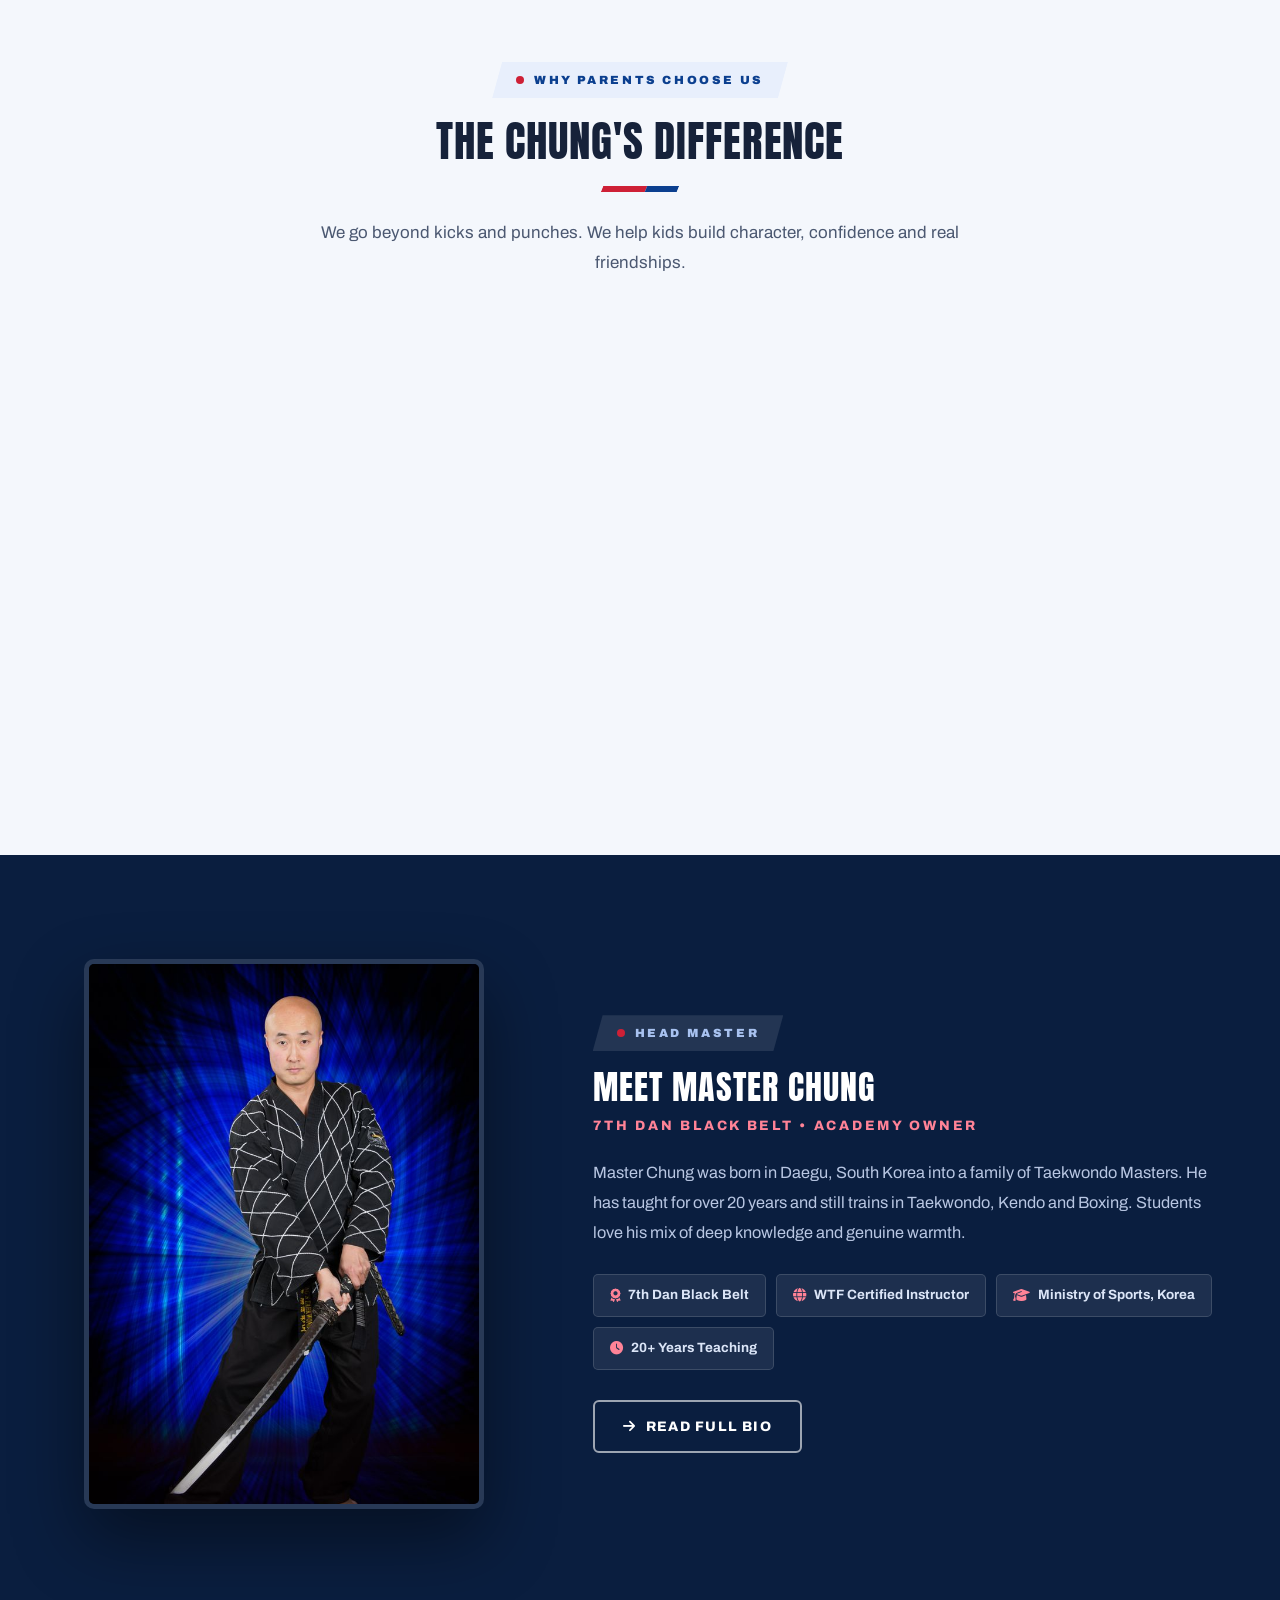
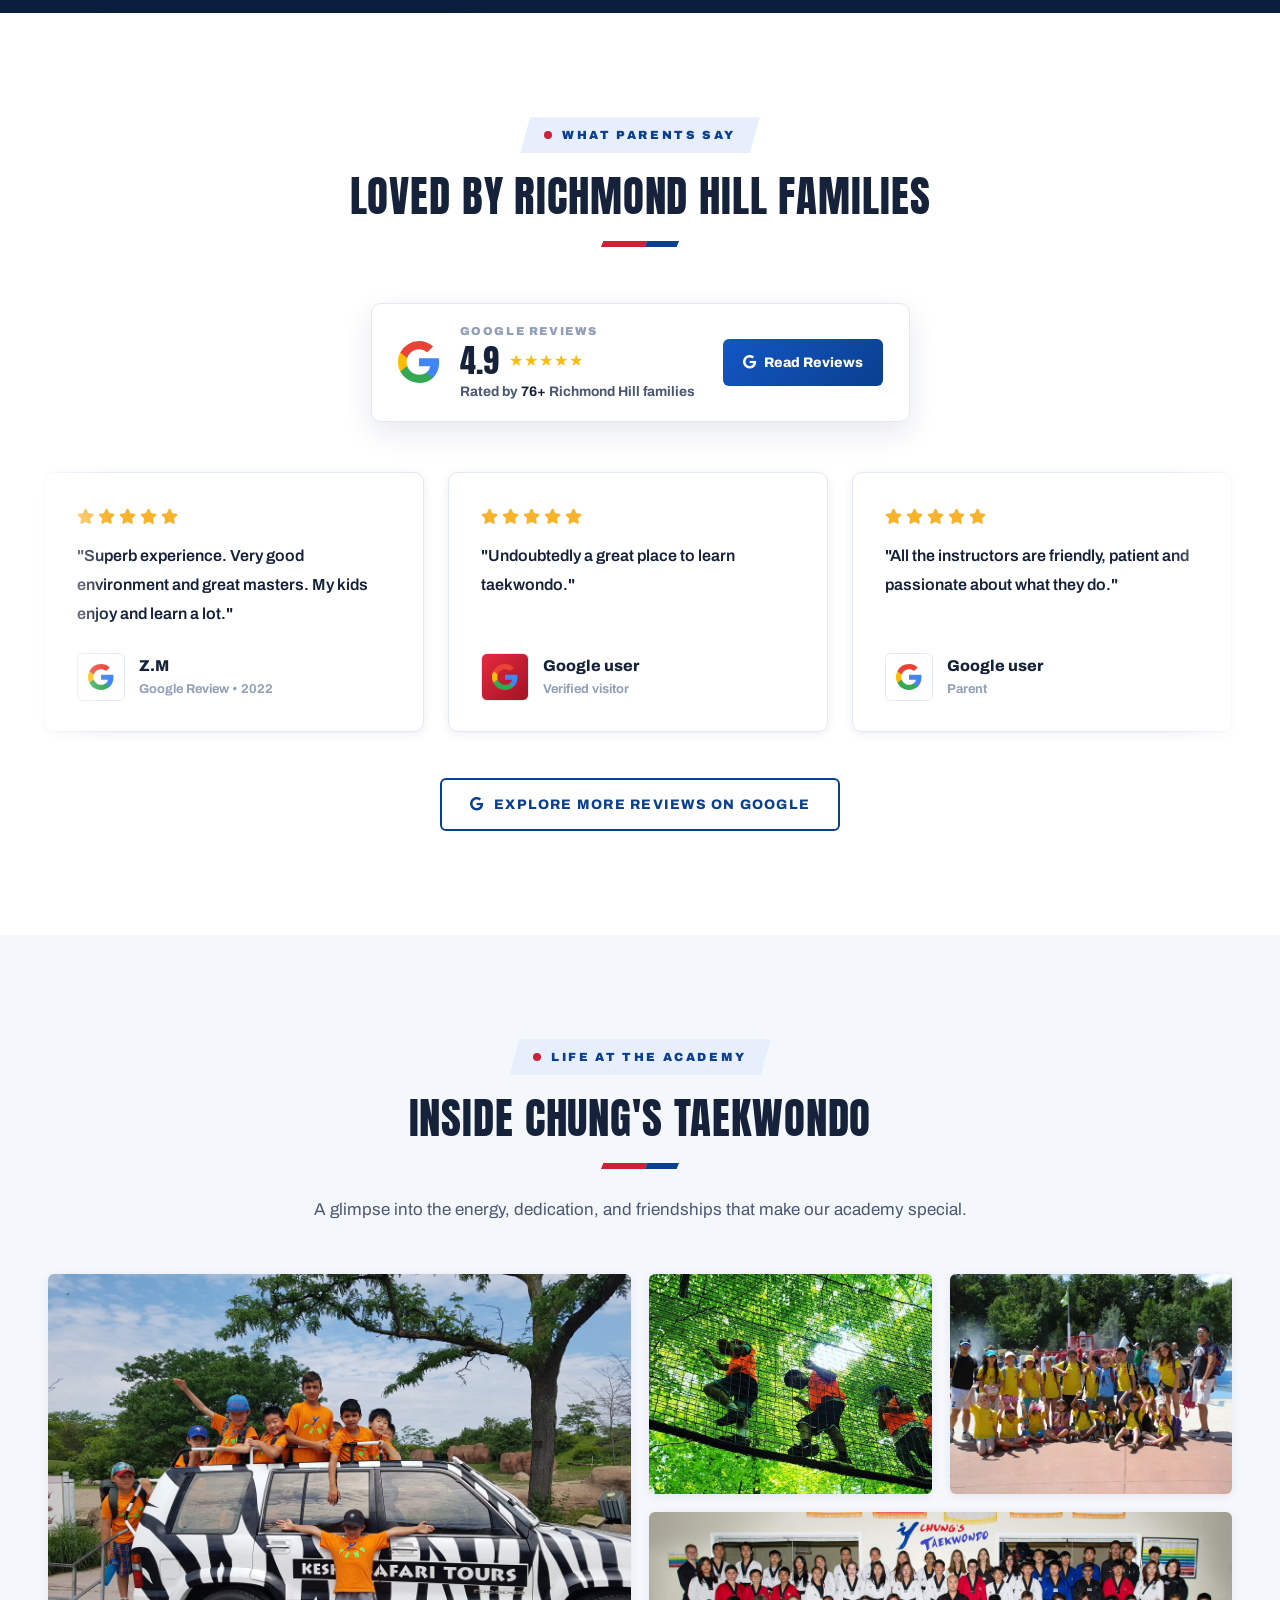
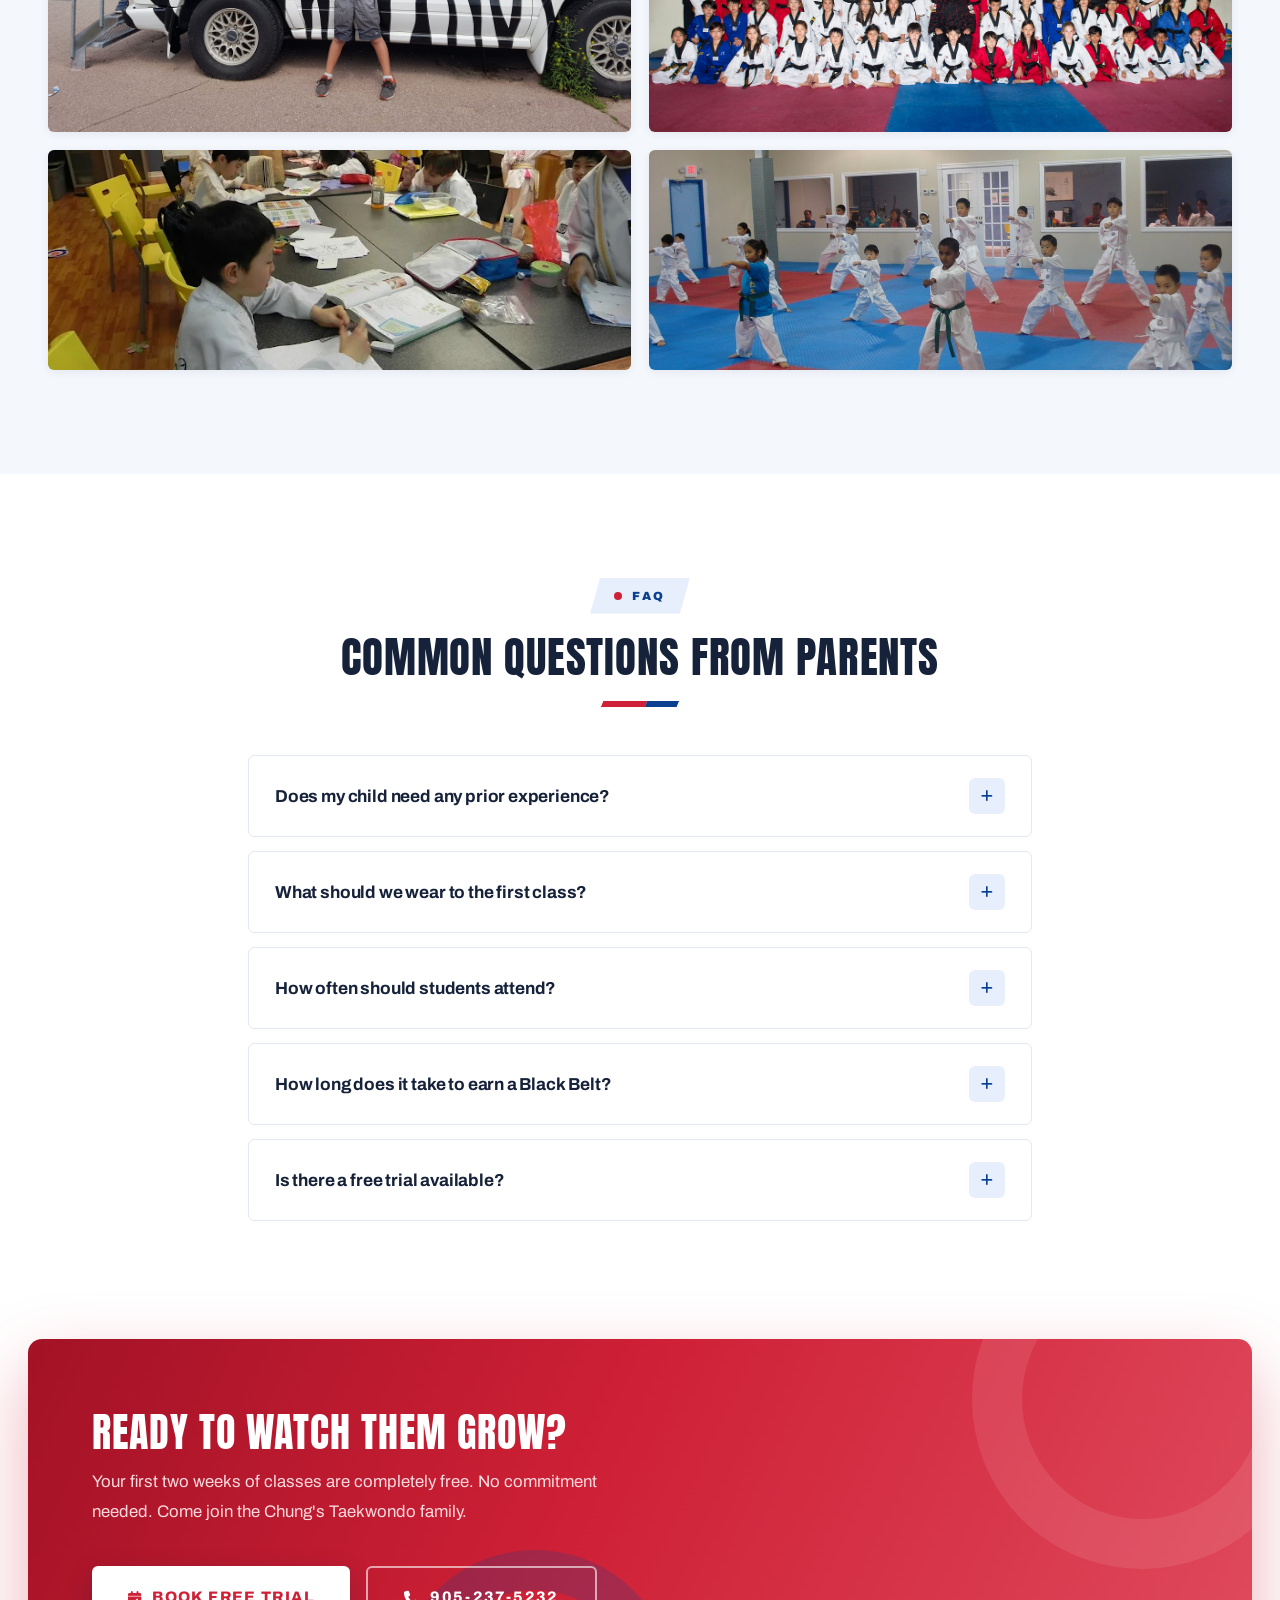
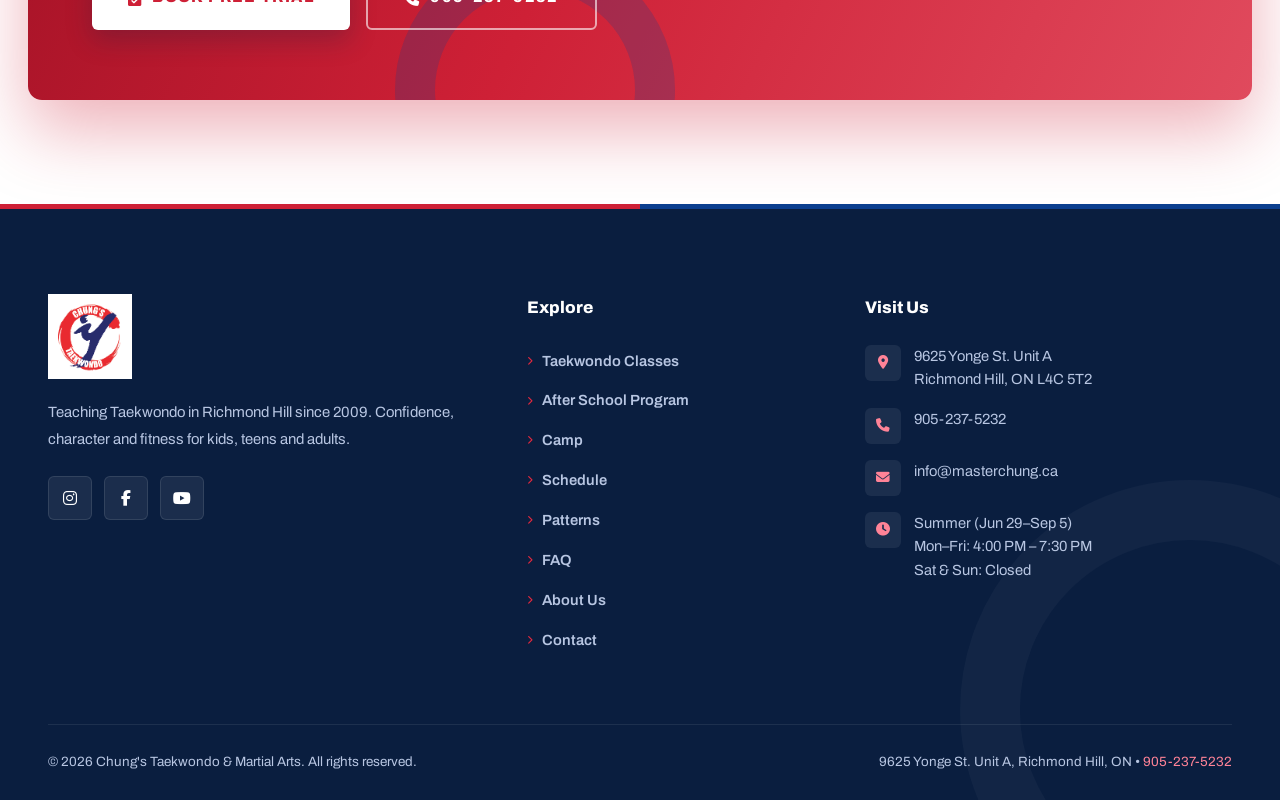
==== commit 73145eeb: "Re-export photos from originals, add FAQ to all pages, hero/image tweaks - Re-export hero/gallery ph" ====
--- a/index.html
+++ b/index.html
@@ -8,7 +8,7 @@
   <link rel="icon" type="image/png" href="images/logo.png" />
   <link rel="preconnect" href="https://fonts.googleapis.com" />
   <link rel="preconnect" href="https://fonts.gstatic.com" crossorigin />
-  <link rel="preload" as="image" href="images/hero.jpg" />
+  <link rel="preload" as="image" href="images/master.jpg" />
   <link rel="stylesheet" href="css/style.css" />
   <link rel="stylesheet" href="https://cdnjs.cloudflare.com/ajax/libs/font-awesome/6.5.0/css/all.min.css" />
 </head>
@@ -65,10 +65,10 @@
 <!-- Hero — cinematic slideshow -->
 <section class="hero">
   <div class="hero-cinema">
-    <div class="cinema-slide" data-src="images/hero.jpg" style="background-image:url('images/hero.jpg');"></div>
+    <div class="cinema-slide" data-src="images/master.jpg" style="background-image:url('images/master.jpg');"></div>
+    <div class="cinema-slide" data-src="images/hero.jpg"></div>
     <div class="cinema-slide" data-src="images/program1.jpg"></div>
     <div class="cinema-slide" data-src="images/camp.jpg"></div>
-    <div class="cinema-slide" data-src="images/master.jpg"></div>
   </div>
   <div class="hero-veil"></div>
   <div class="hero-tint"></div>
@@ -468,6 +468,64 @@
   </div>
 </div>
 
+<!-- FAQ -->
+<section class="section" id="faq">
+  <div class="container" style="max-width:840px;">
+    <div class="text-center" data-reveal style="margin-bottom:48px;">
+      <div class="section-label">FAQ</div>
+      <h2 class="section-title">Common Questions from Parents</h2>
+      <div class="divider center"></div>
+    </div>
+    <div data-reveal>
+      <div class="accordion-item">
+        <div class="accordion-header">
+          <h3>Does my child need any prior experience?</h3>
+          <div class="accordion-icon"><i class="fa-solid fa-plus"></i></div>
+        </div>
+        <div class="accordion-body">
+          <div class="accordion-body-inner">Absolutely no prior experience is needed. All classes begin from white belt, and our instructors are skilled at welcoming and developing students at every level. We offer a free 2-week trial so you can experience it yourself before committing.</div>
+        </div>
+      </div>
+      <div class="accordion-item">
+        <div class="accordion-header">
+          <h3>What should we wear to the first class?</h3>
+          <div class="accordion-icon"><i class="fa-solid fa-plus"></i></div>
+        </div>
+        <div class="accordion-body">
+          <div class="accordion-body-inner">For your trial class, comfortable athletic wear is fine. Once enrolled, students wear a traditional Taekwondo uniform (dobok) which can be obtained through the academy.</div>
+        </div>
+      </div>
+      <div class="accordion-item">
+        <div class="accordion-header">
+          <h3>How often should students attend?</h3>
+          <div class="accordion-icon"><i class="fa-solid fa-plus"></i></div>
+        </div>
+        <div class="accordion-body">
+          <div class="accordion-body-inner">We recommend attending at least twice per week for optimal progress, though students are welcome to attend as many sessions as their schedule allows. Regular attendance accelerates belt progression and skill development.</div>
+        </div>
+      </div>
+      <div class="accordion-item">
+        <div class="accordion-header">
+          <h3>How long does it take to earn a Black Belt?</h3>
+          <div class="accordion-icon"><i class="fa-solid fa-plus"></i></div>
+        </div>
+        <div class="accordion-body">
+          <div class="accordion-body-inner">The timeline varies by student, age, and training frequency. On average, dedicated students working toward Black Belt should expect several years of consistent training. The journey itself builds tremendous character, discipline, and physical ability along the way.</div>
+        </div>
+      </div>
+      <div class="accordion-item">
+        <div class="accordion-header">
+          <h3>Is there a free trial available?</h3>
+          <div class="accordion-icon"><i class="fa-solid fa-plus"></i></div>
+        </div>
+        <div class="accordion-body">
+          <div class="accordion-body-inner">Yes! We offer free 2-week trial classes so prospective students and parents can experience our academy firsthand before making any commitment. Contact us to get started.</div>
+        </div>
+      </div>
+    </div>
+  </div>
+</section>
+
 <!-- CTA Banner -->
 <div class="cta-banner">
   <div class="cta-inner" data-reveal="zoom">
--- a/css/style.css
+++ b/css/style.css
@@ -360,7 +360,12 @@
   transition: color var(--transition), background var(--transition);
 }
 .nav-links a:hover { color: var(--red); background: var(--paper-warm); }
-.nav-links a.active { color: var(--white); background: var(--blue); box-shadow: var(--shadow-blue); }
+.nav-links a.active {
+  color: var(--ink);
+  background: linear-gradient(135deg, #ffcf47 0%, #f5a623 100%);
+  box-shadow: 0 8px 20px rgba(245, 166, 35, 0.4);
+}
+.nav-links a.active:hover { color: var(--ink); background: linear-gradient(135deg, #ffcf47 0%, #f5a623 100%); }
 
 .nav-cta { display: flex; align-items: center; gap: 14px; }
 
@@ -427,6 +432,17 @@
 .mobile-menu.open a:nth-child(7) { transition-delay: 0.44s; }
 .mobile-menu.open a:nth-child(8) { transition-delay: 0.50s; }
 .mobile-menu a:hover { color: #ff96a5; }
+.mobile-menu a.active:not(.btn) { color: #ffcf47; }
+.mobile-menu a.active:not(.btn)::after {
+  content: '';
+  display: block;
+  width: 34px;
+  height: 4px;
+  margin: 6px auto 0;
+  border-radius: 3px;
+  background: linear-gradient(135deg, #ffcf47, #f5a623);
+}
+.mobile-menu .btn.active { background: linear-gradient(135deg, var(--red-bright) 0%, var(--red-dark) 100%); color: var(--white); }
 .mobile-menu .btn { font-size: 1rem; margin-top: 18px; color: var(--white); }
 .overlay { display: none; }
 
@@ -531,10 +547,10 @@
 .hero-cinema .cinema-slide.kb-b { animation: kbPanRight 5.4s linear forwards; }
 .hero-cinema .cinema-slide.kb-c { animation: kbZoomOut 5.4s linear forwards; }
 .hero-cinema .cinema-slide.kb-d { animation: kbPanUp 5.4s linear forwards; }
-@keyframes kbZoomIn   { from { transform: scale(1); }              to { transform: scale(1.12); } }
-@keyframes kbPanRight { from { transform: scale(1.12) translateX(-2.5%); } to { transform: scale(1.12) translateX(2.5%); } }
-@keyframes kbZoomOut  { from { transform: scale(1.14); }           to { transform: scale(1.02); } }
-@keyframes kbPanUp    { from { transform: scale(1.12) translateY(2.5%); }  to { transform: scale(1.12) translateY(-2.5%); } }
+@keyframes kbZoomIn   { from { transform: scale(1); }              to { transform: scale(1.06); } }
+@keyframes kbPanRight { from { transform: scale(1.06) translateX(-2%); } to { transform: scale(1.06) translateX(2%); } }
+@keyframes kbZoomOut  { from { transform: scale(1.07); }           to { transform: scale(1.0); } }
+@keyframes kbPanUp    { from { transform: scale(1.06) translateY(2%); }  to { transform: scale(1.06) translateY(-2%); } }
 
 /* Cinematic overlays: navy→transparent wash + red/blue duotone edges + grain */
 .hero-veil {
